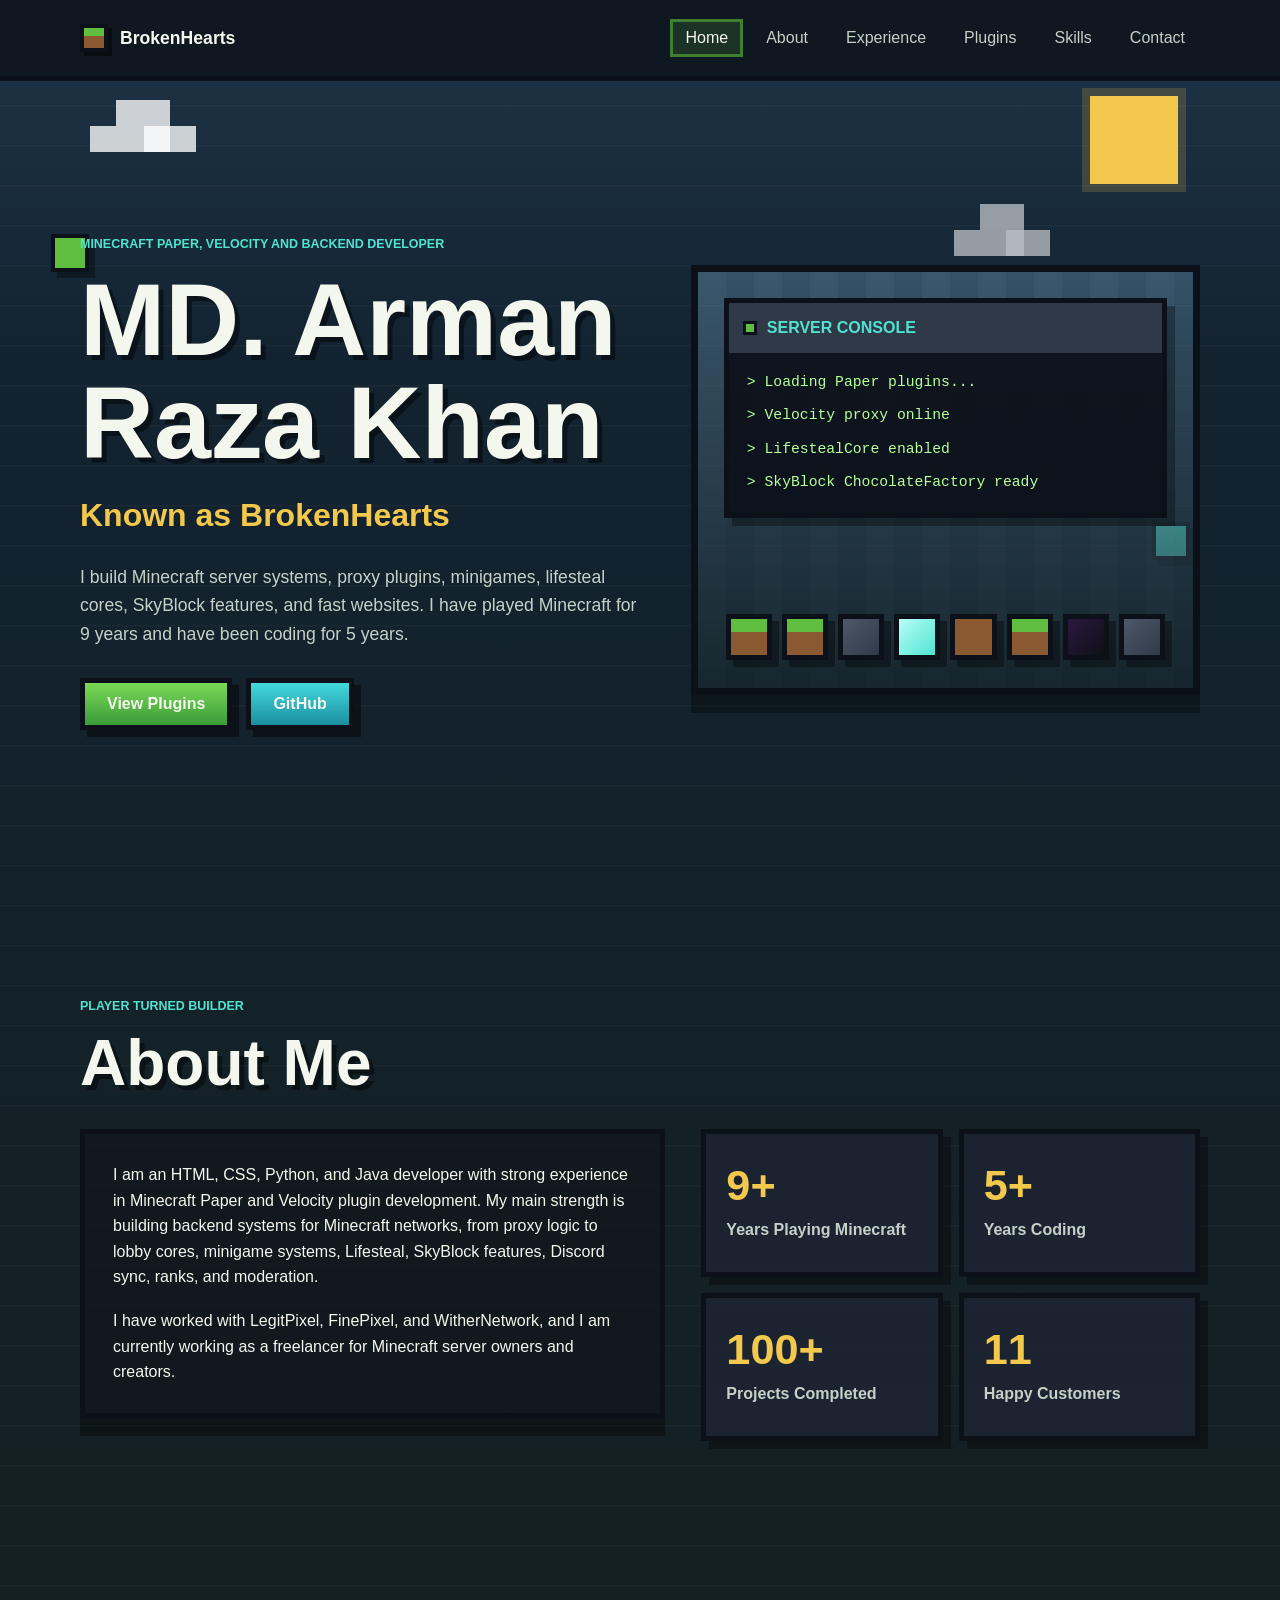
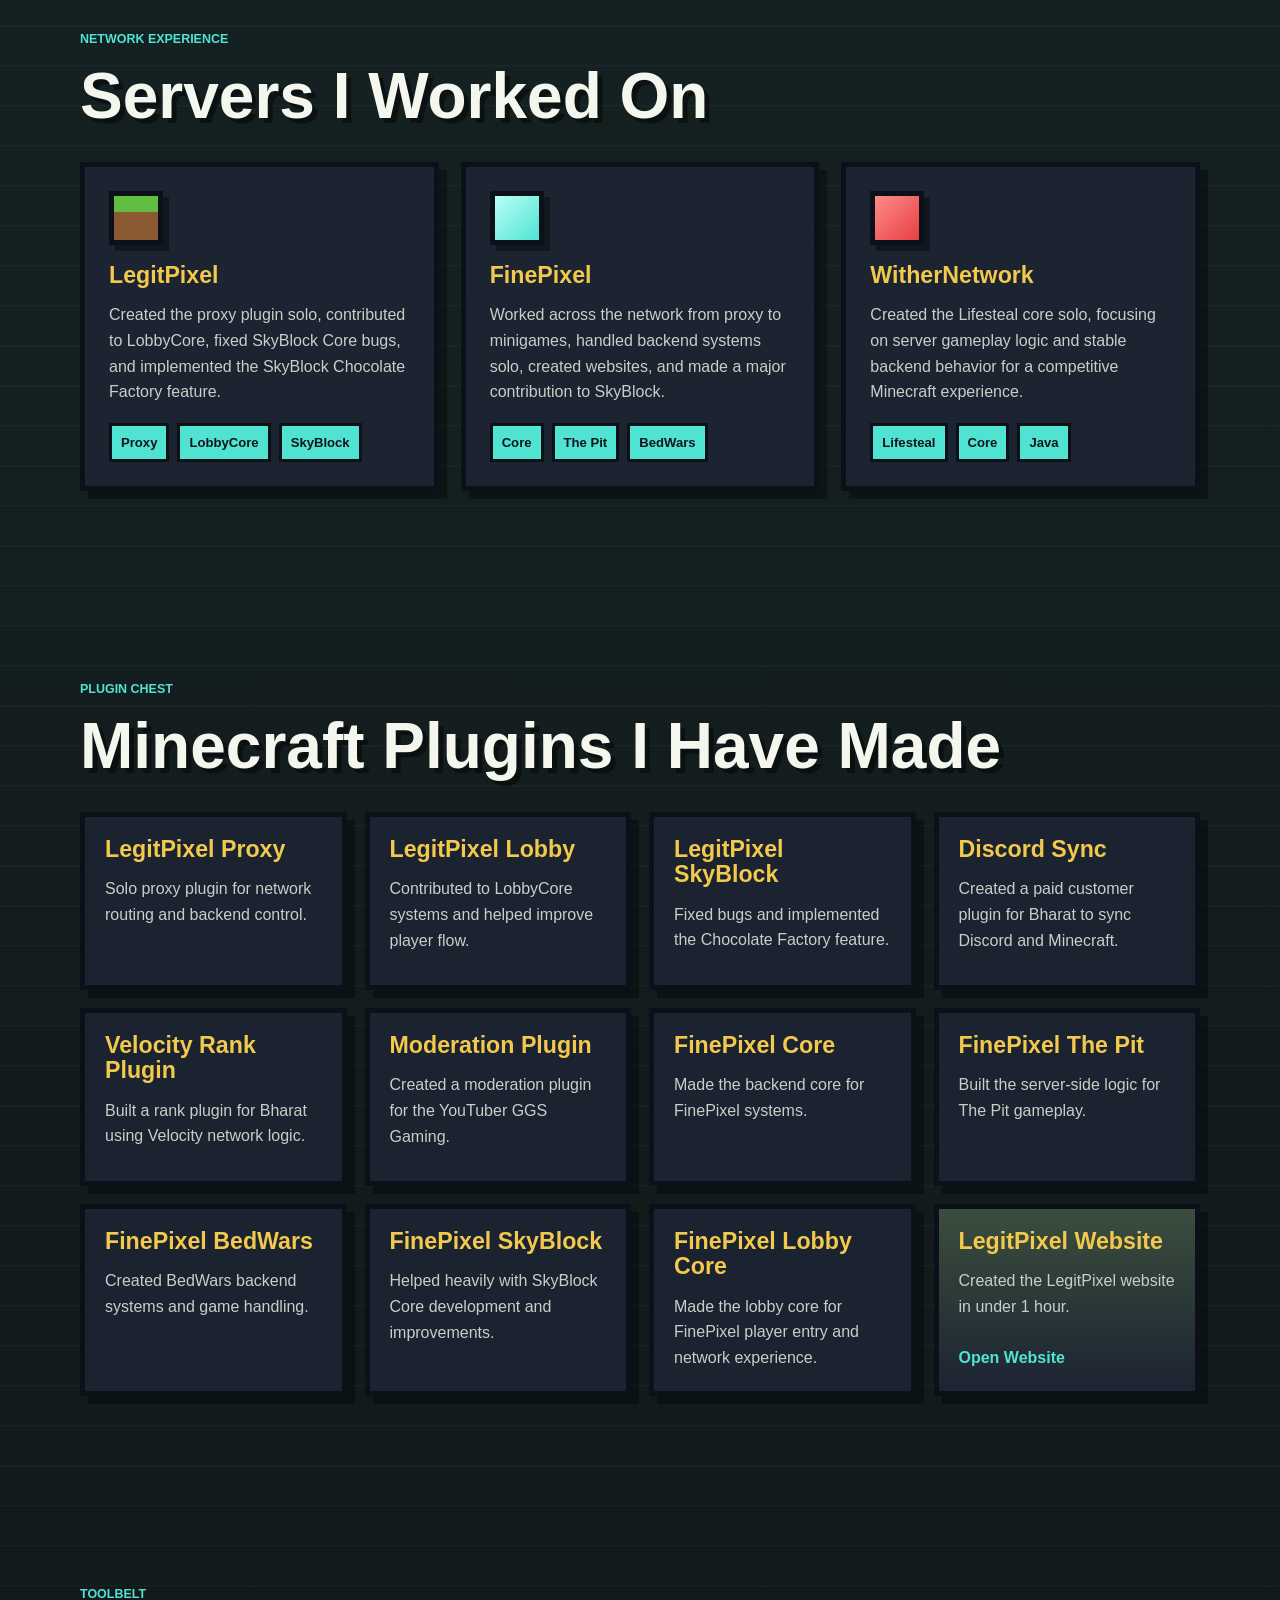
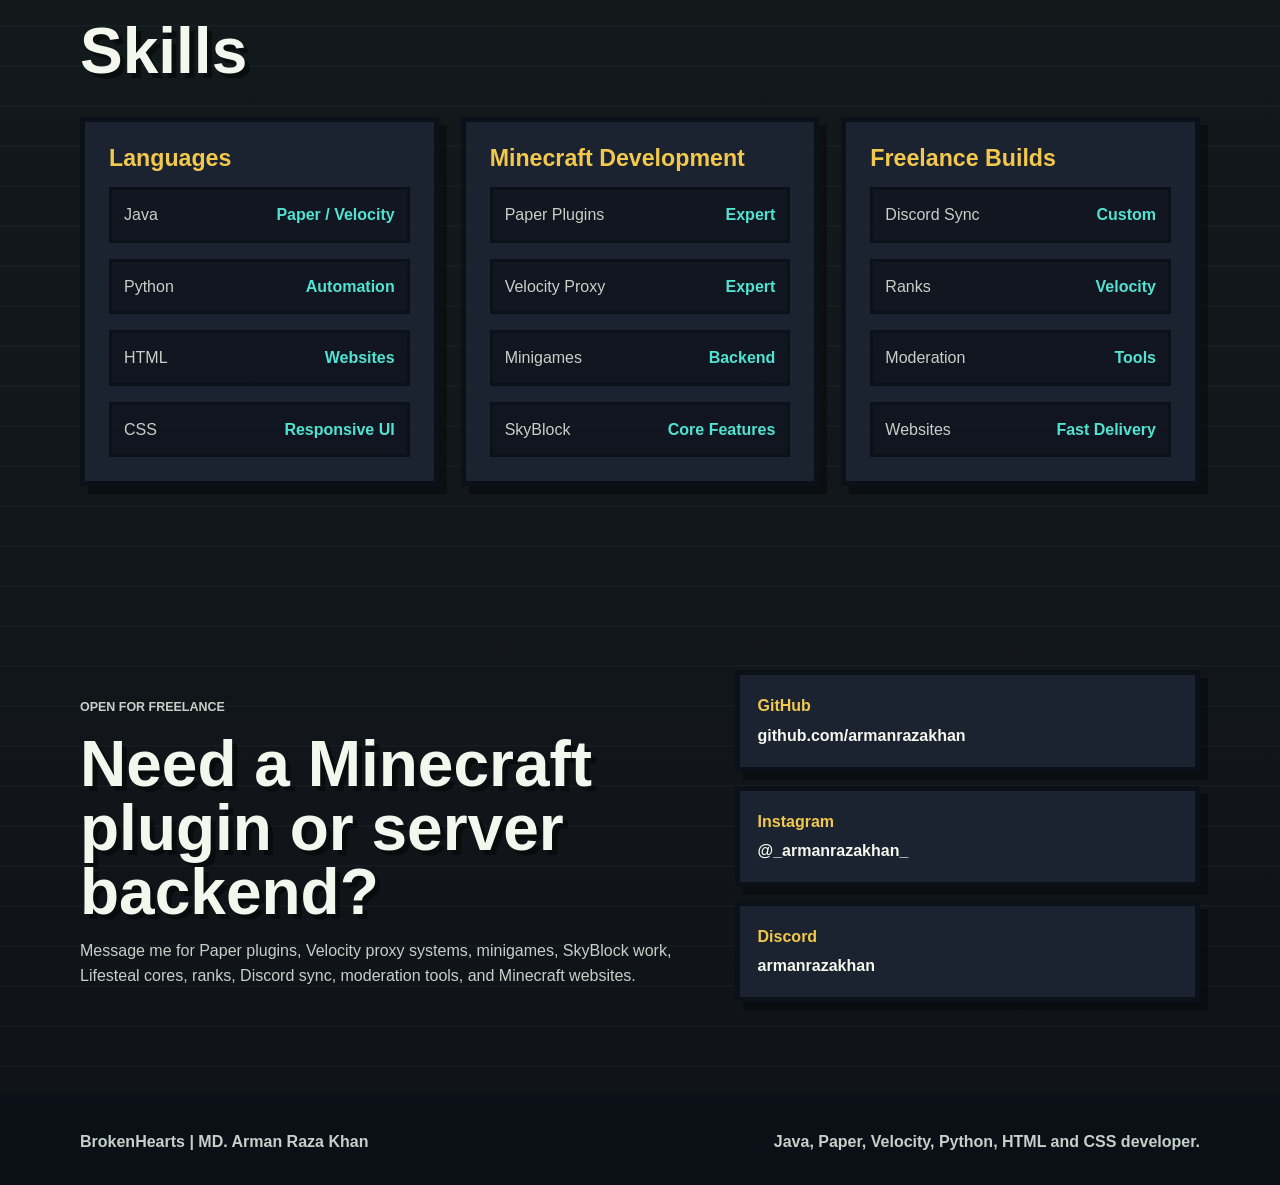
==== index.html @ f08189ba "fixed insta id" ====
<!DOCTYPE html>
<html lang="en">
<head>
    <meta charset="UTF-8">
    <meta name="viewport" content="width=device-width, initial-scale=1.0">
    <meta name="description" content="Minecraft Paper, Velocity, web, Python, and Java developer portfolio for MD. Arman Raza Khan, also known as BrokenHearts.">
    <title>BrokenHearts | Minecraft Developer Portfolio</title>
    <link rel="stylesheet" href="style.css">
</head>
<body>
    <div class="world-bg" aria-hidden="true">
        <div class="sun"></div>
        <div class="cloud cloud-one"></div>
        <div class="cloud cloud-two"></div>
        <div class="floating-block block-a"></div>
        <div class="floating-block block-b"></div>
        <div class="floating-block block-c"></div>
    </div>

    <nav class="navbar">
        <div class="container nav-inner">
            <a class="logo" href="#home" aria-label="BrokenHearts home">
                <span class="logo-cube"></span>
                <span>BrokenHearts</span>
            </a>
            <button class="menu-toggle" type="button" aria-label="Toggle navigation" aria-expanded="false">
                <span></span>
                <span></span>
                <span></span>
            </button>
            <ul class="nav-links">
                <li><a href="#home" class="nav-link-item">Home</a></li>
                <li><a href="#about" class="nav-link-item">About</a></li>
                <li><a href="#experience" class="nav-link-item">Experience</a></li>
                <li><a href="#plugins" class="nav-link-item">Plugins</a></li>
                <li><a href="#skills" class="nav-link-item">Skills</a></li>
                <li><a href="#contact" class="nav-link-item">Contact</a></li>
            </ul>
        </div>
    </nav>

    <main>
        <section id="home" class="hero">
            <div class="container hero-grid">
                <div class="hero-copy">
                    <p class="eyebrow">Minecraft Paper, Velocity and backend developer</p>
                    <h1>MD. Arman Raza Khan</h1>
                    <p class="hero-tag">Known as <strong>BrokenHearts</strong></p>
                    <p class="hero-subtitle">
                        I build Minecraft server systems, proxy plugins, minigames, lifesteal cores,
                        SkyBlock features, and fast websites. I have played Minecraft for 9 years
                        and have been coding for 5 years.
                    </p>
                    <div class="hero-actions">
                        <a href="#plugins" class="btn btn-primary">View Plugins</a>
                        <a href="https://github.com/armanrazakhan/" class="btn btn-secondary" target="_blank" rel="noreferrer">GitHub</a>
                    </div>
                </div>

                <div class="hero-scene" aria-label="Minecraft style server build illustration">
                    <div class="scene-window">
                        <div class="server-panel">
                            <div class="panel-top">
                                <span class="status-dot"></span>
                                <span>SERVER CONSOLE</span>
                            </div>
                            <div class="console-lines">
                                <p>&gt; Loading Paper plugins...</p>
                                <p>&gt; Velocity proxy online</p>
                                <p>&gt; LifestealCore enabled</p>
                                <p>&gt; SkyBlock ChocolateFactory ready</p>
                            </div>
                        </div>
                        <div class="terrain">
                            <span class="cube grass"></span>
                            <span class="cube grass"></span>
                            <span class="cube stone"></span>
                            <span class="cube diamond"></span>
                            <span class="cube dirt"></span>
                            <span class="cube grass"></span>
                            <span class="cube obsidian"></span>
                            <span class="cube stone"></span>
                        </div>
                    </div>
                </div>
            </div>
        </section>

        <section id="about" class="section about">
            <div class="container">
                <div class="section-header">
                    <p class="eyebrow">Player turned builder</p>
                    <h2>About Me</h2>
                </div>
                <div class="about-layout">
                    <div class="about-text">
                        <p>
                            I am an HTML, CSS, Python, and Java developer with strong experience in
                            Minecraft Paper and Velocity plugin development. My main strength is building
                            backend systems for Minecraft networks, from proxy logic to lobby cores,
                            minigame systems, Lifesteal, SkyBlock features, Discord sync, ranks, and moderation.
                        </p>
                        <p>
                            I have worked with LegitPixel, FinePixel, and WitherNetwork, and I am currently
                            working as a freelancer for Minecraft server owners and creators.
                        </p>
                    </div>
                    <div class="stats-grid">
                        <div class="stat-card">
                            <span class="stat-number">9+</span>
                            <span class="stat-label">Years Playing Minecraft</span>
                        </div>
                        <div class="stat-card">
                            <span class="stat-number">5+</span>
                            <span class="stat-label">Years Coding</span>
                        </div>
                        <div class="stat-card">
                            <span class="stat-number">100+</span>
                            <span class="stat-label">Projects Completed</span>
                        </div>
                        <div class="stat-card">
                            <span class="stat-number">11</span>
                            <span class="stat-label">Happy Customers</span>
                        </div>
                    </div>
                </div>
            </div>
        </section>

        <section id="experience" class="section experience">
            <div class="container">
                <div class="section-header">
                    <p class="eyebrow">Network experience</p>
                    <h2>Servers I Worked On</h2>
                </div>
                <div class="experience-grid">
                    <article class="server-card">
                        <div class="server-icon grass-block"></div>
                        <h3>LegitPixel</h3>
                        <p>
                            Created the proxy plugin solo, contributed to LobbyCore, fixed SkyBlock Core bugs,
                            and implemented the SkyBlock Chocolate Factory feature.
                        </p>
                        <div class="tag-list">
                            <span>Proxy</span>
                            <span>LobbyCore</span>
                            <span>SkyBlock</span>
                        </div>
                    </article>
                    <article class="server-card">
                        <div class="server-icon diamond-block"></div>
                        <h3>FinePixel</h3>
                        <p>
                            Worked across the network from proxy to minigames, handled backend systems solo,
                            created websites, and made a major contribution to SkyBlock.
                        </p>
                        <div class="tag-list">
                            <span>Core</span>
                            <span>The Pit</span>
                            <span>BedWars</span>
                        </div>
                    </article>
                    <article class="server-card">
                        <div class="server-icon redstone-block"></div>
                        <h3>WitherNetwork</h3>
                        <p>
                            Created the Lifesteal core solo, focusing on server gameplay logic and stable
                            backend behavior for a competitive Minecraft experience.
                        </p>
                        <div class="tag-list">
                            <span>Lifesteal</span>
                            <span>Core</span>
                            <span>Java</span>
                        </div>
                    </article>
                </div>
            </div>
        </section>

        <section id="plugins" class="section plugins">
            <div class="container">
                <div class="section-header">
                    <p class="eyebrow">Plugin chest</p>
                    <h2>Minecraft Plugins I Have Made</h2>
                </div>
                <div class="plugin-grid">
                    <article class="plugin-card">
                        <h3>LegitPixel Proxy</h3>
                        <p>Solo proxy plugin for network routing and backend control.</p>
                    </article>
                    <article class="plugin-card">
                        <h3>LegitPixel Lobby</h3>
                        <p>Contributed to LobbyCore systems and helped improve player flow.</p>
                    </article>
                    <article class="plugin-card">
                        <h3>LegitPixel SkyBlock</h3>
                        <p>Fixed bugs and implemented the Chocolate Factory feature.</p>
                    </article>
                    <article class="plugin-card">
                        <h3>Discord Sync</h3>
                        <p>Created a paid customer plugin for Bharat to sync Discord and Minecraft.</p>
                    </article>
                    <article class="plugin-card">
                        <h3>Velocity Rank Plugin</h3>
                        <p>Built a rank plugin for Bharat using Velocity network logic.</p>
                    </article>
                    <article class="plugin-card">
                        <h3>Moderation Plugin</h3>
                        <p>Created a moderation plugin for the YouTuber GGS Gaming.</p>
                    </article>
                    <article class="plugin-card">
                        <h3>FinePixel Core</h3>
                        <p>Made the backend core for FinePixel systems.</p>
                    </article>
                    <article class="plugin-card">
                        <h3>FinePixel The Pit</h3>
                        <p>Built the server-side logic for The Pit gameplay.</p>
                    </article>
                    <article class="plugin-card">
                        <h3>FinePixel BedWars</h3>
                        <p>Created BedWars backend systems and game handling.</p>
                    </article>
                    <article class="plugin-card">
                        <h3>FinePixel SkyBlock</h3>
                        <p>Helped heavily with SkyBlock Core development and improvements.</p>
                    </article>
                    <article class="plugin-card">
                        <h3>FinePixel Lobby Core</h3>
                        <p>Made the lobby core for FinePixel player entry and network experience.</p>
                    </article>
                    <article class="plugin-card featured-plugin">
                        <h3>LegitPixel Website</h3>
                        <p>Created the LegitPixel website in under 1 hour.</p>
                        <a href="https://armanrazakhan.github.io/" target="_blank" rel="noreferrer">Open Website</a>
                    </article>
                </div>
            </div>
        </section>

        <section id="skills" class="section skills">
            <div class="container">
                <div class="section-header">
                    <p class="eyebrow">Toolbelt</p>
                    <h2>Skills</h2>
                </div>
                <div class="skills-grid">
                    <article class="skill-category">
                        <h3>Languages</h3>
                        <div class="skill-row"><span>Java</span><strong>Paper / Velocity</strong></div>
                        <div class="skill-row"><span>Python</span><strong>Automation</strong></div>
                        <div class="skill-row"><span>HTML</span><strong>Websites</strong></div>
                        <div class="skill-row"><span>CSS</span><strong>Responsive UI</strong></div>
                    </article>
                    <article class="skill-category">
                        <h3>Minecraft Development</h3>
                        <div class="skill-row"><span>Paper Plugins</span><strong>Expert</strong></div>
                        <div class="skill-row"><span>Velocity Proxy</span><strong>Expert</strong></div>
                        <div class="skill-row"><span>Minigames</span><strong>Backend</strong></div>
                        <div class="skill-row"><span>SkyBlock</span><strong>Core Features</strong></div>
                    </article>
                    <article class="skill-category">
                        <h3>Freelance Builds</h3>
                        <div class="skill-row"><span>Discord Sync</span><strong>Custom</strong></div>
                        <div class="skill-row"><span>Ranks</span><strong>Velocity</strong></div>
                        <div class="skill-row"><span>Moderation</span><strong>Tools</strong></div>
                        <div class="skill-row"><span>Websites</span><strong>Fast Delivery</strong></div>
                    </article>
                </div>
            </div>
        </section>

        <section id="contact" class="section contact">
            <div class="container contact-grid">
                <div>
                    <p class="eyebrow">Open for freelance</p>
                    <h2>Need a Minecraft plugin or server backend?</h2>
                    <p>
                        Message me for Paper plugins, Velocity proxy systems, minigames, SkyBlock work,
                        Lifesteal cores, ranks, Discord sync, moderation tools, and Minecraft websites.
                    </p>
                </div>
                <div class="contact-links">
                    <a class="contact-card" href="https://github.com/armanrazakhan/" target="_blank" rel="noreferrer">
                        <span>GitHub</span>
                        <strong>github.com/armanrazakhan</strong>
                    </a>
                    <a class="contact-card" href="https://www.instagram.com/_armanrazakhan_/" target="_blank" rel="noreferrer">
                        <span>Instagram</span>
                        <strong>@_armanrazakhan_</strong>
                    </a>
                    <button class="contact-card copy-discord" type="button" data-copy="armanrazakhan">
                        <span>Discord</span>
                        <strong>armanrazakhan</strong>
                    </button>
                </div>
            </div>
        </section>
    </main>

    <footer class="footer">
        <div class="container footer-inner">
            <p>BrokenHearts | MD. Arman Raza Khan</p>
            <p>Java, Paper, Velocity, Python, HTML and CSS developer.</p>
        </div>
    </footer>

    <script src="script.js"></script>
</body>
</html>
---- style.css ----
:root {
    --sky: #8fd3ff;
    --night: #121826;
    --cave: #1d2433;
    --stone: #303947;
    --stone-light: #4d5969;
    --grass: #5fbd3f;
    --grass-dark: #2c7a32;
    --dirt: #8b5a33;
    --dirt-dark: #5b3720;
    --diamond: #50e3d2;
    --gold: #f2c94c;
    --redstone: #e54040;
    --text: #f4f7ee;
    --muted: #c5d1c8;
    --ink: #11151d;
    --border: #0c1018;
    --shadow: 0 18px 0 rgba(0, 0, 0, 0.35);
    --transition: 180ms ease;
}

* {
    box-sizing: border-box;
    margin: 0;
    padding: 0;
}

html {
    scroll-behavior: smooth;
    scroll-padding-top: 86px;
}

body {
    min-height: 100vh;
    color: var(--text);
    background:
        linear-gradient(180deg, rgba(143, 211, 255, 0.1), transparent 360px),
        repeating-linear-gradient(0deg, transparent 0 38px, rgba(255, 255, 255, 0.03) 39px 40px),
        linear-gradient(180deg, #122334 0%, #14201f 42%, #101318 100%);
    font-family: "Trebuchet MS", "Segoe UI", Arial, sans-serif;
    line-height: 1.6;
    overflow-x: hidden;
}

a {
    color: inherit;
}

.container {
    width: min(1120px, calc(100% - 32px));
    margin: 0 auto;
}

.world-bg {
    position: fixed;
    inset: 0;
    z-index: -2;
    pointer-events: none;
    overflow: hidden;
}

.sun,
.cloud,
.floating-block {
    position: absolute;
    image-rendering: pixelated;
}

.sun {
    top: 96px;
    right: 8%;
    width: 88px;
    height: 88px;
    background: var(--gold);
    box-shadow: 0 0 0 8px rgba(242, 201, 76, 0.18);
}

.cloud {
    height: 26px;
    background: rgba(255, 255, 255, 0.78);
    box-shadow:
        26px 0 rgba(255, 255, 255, 0.78),
        52px 0 rgba(255, 255, 255, 0.78),
        26px -26px rgba(255, 255, 255, 0.78);
}

.cloud-one {
    top: 126px;
    left: 7%;
    width: 54px;
    animation: drift 24s linear infinite;
}

.cloud-two {
    top: 230px;
    right: 22%;
    width: 44px;
    opacity: 0.7;
    animation: drift 30s linear infinite reverse;
}

.floating-block {
    width: 38px;
    height: 38px;
    background: var(--stone);
    border: 4px solid var(--border);
    box-shadow: 6px 6px 0 rgba(0, 0, 0, 0.32);
    animation: bob 4s ease-in-out infinite;
}

.block-a { top: 26%; left: 4%; background: var(--grass); }
.block-b { top: 58%; right: 7%; background: var(--diamond); animation-delay: 1s; }
.block-c { top: 76%; left: 14%; background: var(--dirt); animation-delay: 2s; }

@keyframes bob {
    50% { transform: translateY(-16px); }
}

@keyframes drift {
    50% { transform: translateX(58px); }
}

.navbar {
    position: fixed;
    inset: 0 0 auto;
    z-index: 100;
    background: rgba(14, 20, 28, 0.88);
    border-bottom: 5px solid var(--border);
    backdrop-filter: blur(10px);
}

.nav-inner {
    min-height: 76px;
    display: flex;
    align-items: center;
    justify-content: space-between;
    gap: 24px;
}

.logo {
    display: inline-flex;
    align-items: center;
    gap: 12px;
    text-decoration: none;
    font-size: 1.1rem;
    font-weight: 900;
    letter-spacing: 0;
}

.logo-cube {
    width: 28px;
    height: 28px;
    background:
        linear-gradient(180deg, var(--grass) 0 38%, var(--dirt) 38%);
    border: 4px solid var(--border);
    box-shadow: 4px 4px 0 rgba(0, 0, 0, 0.45);
}

.nav-links {
    display: flex;
    align-items: center;
    gap: 8px;
    list-style: none;
}

.nav-link-item {
    display: inline-flex;
    min-height: 38px;
    align-items: center;
    padding: 0 12px;
    color: var(--muted);
    text-decoration: none;
    border: 3px solid transparent;
    transition: var(--transition);
}

.nav-link-item:hover,
.nav-link-item.active {
    color: var(--text);
    background: rgba(95, 189, 63, 0.16);
    border-color: rgba(95, 189, 63, 0.55);
}

.menu-toggle {
    display: none;
    width: 46px;
    height: 42px;
    place-items: center;
    gap: 5px;
    padding: 7px;
    background: var(--stone);
    border: 4px solid var(--border);
    cursor: pointer;
}

.menu-toggle span {
    display: block;
    width: 24px;
    height: 4px;
    background: var(--text);
}

.hero {
    min-height: 100vh;
    display: flex;
    align-items: center;
    padding: 130px 0 70px;
}

.hero-grid {
    display: grid;
    grid-template-columns: minmax(0, 1.05fr) minmax(320px, 0.95fr);
    gap: 48px;
    align-items: center;
}

.eyebrow {
    display: inline-block;
    margin-bottom: 14px;
    color: var(--diamond);
    font-weight: 900;
    text-transform: uppercase;
    font-size: 0.78rem;
}

.hero h1,
.section-header h2,
.contact h2 {
    line-height: 1;
    letter-spacing: 0;
    text-shadow: 5px 5px 0 rgba(0, 0, 0, 0.45);
}

.hero h1 {
    max-width: 760px;
    font-size: clamp(3rem, 8vw, 6.6rem);
}

.hero-tag {
    margin: 16px 0 0;
    font-size: clamp(1.2rem, 3vw, 2rem);
    color: var(--gold);
    font-weight: 900;
}

.hero-subtitle {
    max-width: 680px;
    margin: 22px 0 0;
    color: var(--muted);
    font-size: 1.1rem;
}

.hero-actions {
    display: flex;
    flex-wrap: wrap;
    gap: 14px;
    margin-top: 30px;
}

.btn {
    display: inline-flex;
    min-height: 52px;
    align-items: center;
    justify-content: center;
    padding: 0 22px;
    color: var(--text);
    font-weight: 900;
    text-decoration: none;
    border: 5px solid var(--border);
    box-shadow: 7px 7px 0 rgba(0, 0, 0, 0.42);
    transition: var(--transition);
}

.btn:hover {
    transform: translate(3px, 3px);
    box-shadow: 4px 4px 0 rgba(0, 0, 0, 0.42);
}

.btn-primary {
    background: linear-gradient(180deg, #7bd957, #3a9b39);
}

.btn-secondary {
    background: linear-gradient(180deg, #42d9dc, #1b8ea0);
}

.scene-window {
    min-height: 430px;
    padding: 26px;
    background:
        linear-gradient(180deg, rgba(143, 211, 255, 0.25), rgba(23, 38, 45, 0.82)),
        repeating-linear-gradient(90deg, rgba(255, 255, 255, 0.04) 0 28px, transparent 28px 56px);
    border: 7px solid var(--border);
    box-shadow: var(--shadow);
    position: relative;
}

.server-panel {
    position: relative;
    z-index: 2;
    background: rgba(12, 16, 24, 0.9);
    border: 5px solid var(--border);
    box-shadow: 8px 8px 0 rgba(0, 0, 0, 0.35);
    overflow: hidden;
}

.panel-top {
    display: flex;
    align-items: center;
    gap: 10px;
    padding: 12px 14px;
    background: var(--stone);
    color: var(--diamond);
    font-weight: 900;
}

.status-dot {
    width: 14px;
    height: 14px;
    background: var(--grass);
    border: 3px solid var(--border);
}

.console-lines {
    padding: 18px;
    color: #b7ff9a;
    font-family: Consolas, "Courier New", monospace;
    font-size: 0.92rem;
}

.console-lines p + p {
    margin-top: 10px;
}

.terrain {
    position: absolute;
    left: 28px;
    right: 28px;
    bottom: 28px;
    display: grid;
    grid-template-columns: repeat(8, minmax(32px, 1fr));
    gap: 10px;
    z-index: 1;
}

.cube {
    display: block;
    aspect-ratio: 1;
    border: 5px solid var(--border);
    box-shadow: 7px 7px 0 rgba(0, 0, 0, 0.36);
}

.grass { background: linear-gradient(180deg, var(--grass) 0 36%, var(--dirt) 36%); }
.stone { background: linear-gradient(135deg, var(--stone-light), var(--stone)); }
.diamond { background: linear-gradient(135deg, #b8fff7, var(--diamond)); }
.dirt { background: var(--dirt); }
.obsidian { background: linear-gradient(135deg, #2b183d, #0e1018); }

.section {
    padding: 92px 0;
}

.section-header {
    margin-bottom: 34px;
}

.section-header h2,
.contact h2 {
    font-size: clamp(2.3rem, 5vw, 4.2rem);
}

.about-layout {
    display: grid;
    grid-template-columns: 1.08fr 0.92fr;
    gap: 36px;
    align-items: start;
}

.about-text {
    padding: 28px;
    background: rgba(17, 21, 29, 0.72);
    border: 5px solid var(--border);
    box-shadow: var(--shadow);
}

.about-text p + p {
    margin-top: 18px;
}

.stats-grid {
    display: grid;
    grid-template-columns: repeat(2, minmax(0, 1fr));
    gap: 16px;
}

.stat-card,
.server-card,
.plugin-card,
.skill-category,
.contact-card {
    background: rgba(29, 36, 51, 0.9);
    border: 5px solid var(--border);
    box-shadow: 8px 8px 0 rgba(0, 0, 0, 0.35);
}

.stat-card {
    min-height: 148px;
    padding: 20px;
    display: flex;
    flex-direction: column;
    justify-content: center;
}

.stat-number {
    color: var(--gold);
    font-size: 2.7rem;
    line-height: 1;
    font-weight: 900;
}

.stat-label {
    margin-top: 10px;
    color: var(--muted);
    font-weight: 800;
}

.experience-grid,
.skills-grid {
    display: grid;
    grid-template-columns: repeat(3, minmax(0, 1fr));
    gap: 22px;
}

.server-card,
.skill-category {
    padding: 24px;
}

.server-card h3,
.plugin-card h3,
.skill-category h3 {
    color: var(--gold);
    font-size: 1.45rem;
    line-height: 1.1;
}

.server-card p,
.plugin-card p,
.contact p {
    margin-top: 14px;
    color: var(--muted);
}

.server-icon {
    width: 54px;
    height: 54px;
    margin-bottom: 18px;
    border: 5px solid var(--border);
    box-shadow: 6px 6px 0 rgba(0, 0, 0, 0.36);
}

.grass-block { background: linear-gradient(180deg, var(--grass) 0 36%, var(--dirt) 36%); }
.diamond-block { background: linear-gradient(135deg, #b8fff7, var(--diamond)); }
.redstone-block { background: linear-gradient(135deg, #ff8b8b, var(--redstone)); }

.tag-list {
    display: flex;
    flex-wrap: wrap;
    gap: 8px;
    margin-top: 18px;
}

.tag-list span {
    padding: 6px 9px;
    color: var(--ink);
    background: var(--diamond);
    border: 3px solid var(--border);
    font-size: 0.82rem;
    font-weight: 900;
}

.plugin-grid {
    display: grid;
    grid-template-columns: repeat(4, minmax(0, 1fr));
    gap: 18px;
}

.plugin-card {
    min-height: 178px;
    padding: 20px;
    display: flex;
    flex-direction: column;
    transition: var(--transition);
}

.plugin-card:hover,
.server-card:hover,
.skill-category:hover,
.contact-card:hover {
    transform: translate(4px, 4px);
    box-shadow: 4px 4px 0 rgba(0, 0, 0, 0.35);
}

.plugin-card a {
    width: fit-content;
    margin-top: auto;
    color: var(--diamond);
    font-weight: 900;
    text-decoration: none;
}

.featured-plugin {
    background: linear-gradient(180deg, rgba(61, 80, 63, 0.96), rgba(29, 36, 51, 0.96));
}

.skill-category {
    min-height: 300px;
}

.skill-row {
    display: flex;
    justify-content: space-between;
    gap: 12px;
    margin-top: 16px;
    padding: 12px;
    background: rgba(12, 16, 24, 0.62);
    border: 3px solid var(--border);
}

.skill-row span {
    color: var(--muted);
}

.skill-row strong {
    color: var(--diamond);
    text-align: right;
}

.contact-grid {
    display: grid;
    grid-template-columns: minmax(0, 1fr) minmax(320px, 0.75fr);
    gap: 34px;
    align-items: center;
}

.contact-links {
    display: grid;
    gap: 14px;
}

.contact-card {
    width: 100%;
    display: flex;
    flex-direction: column;
    gap: 4px;
    padding: 18px;
    color: var(--text);
    text-align: left;
    text-decoration: none;
    cursor: pointer;
}

button.contact-card {
    font: inherit;
}

.contact-card span {
    color: var(--gold);
    font-weight: 900;
}

.contact-card strong {
    overflow-wrap: anywhere;
}

.footer {
    padding: 30px 0;
    background: #0b1017;
    border-top: 5px solid var(--border);
}

.footer-inner {
    display: flex;
    justify-content: space-between;
    gap: 16px;
    color: var(--muted);
    font-weight: 800;
}

.reveal {
    opacity: 0;
    transform: translateY(22px);
    transition: opacity 420ms ease, transform 420ms ease;
}

.reveal.visible {
    opacity: 1;
    transform: translateY(0);
}

@media (max-width: 940px) {
    .hero-grid,
    .about-layout,
    .contact-grid {
        grid-template-columns: 1fr;
    }

    .experience-grid,
    .skills-grid {
        grid-template-columns: 1fr;
    }

    .plugin-grid {
        grid-template-columns: repeat(2, minmax(0, 1fr));
    }

    .scene-window {
        min-height: 400px;
    }
}

@media (max-width: 760px) {
    .menu-toggle {
        display: grid;
    }

    .nav-links {
        position: absolute;
        top: 76px;
        left: 0;
        right: 0;
        display: none;
        flex-direction: column;
        align-items: stretch;
        gap: 0;
        padding: 12px 16px 18px;
        background: rgba(14, 20, 28, 0.97);
        border-bottom: 5px solid var(--border);
    }

    .nav-links.open {
        display: flex;
    }

    .nav-link-item {
        min-height: 46px;
    }

    .hero {
        padding-top: 116px;
    }

    .stats-grid,
    .plugin-grid {
        grid-template-columns: 1fr;
    }

    .footer-inner {
        flex-direction: column;
    }
}

@media (max-width: 520px) {
    .container {
        width: min(100% - 22px, 1120px);
    }

    .hero h1 {
        font-size: 3rem;
    }

    .scene-window {
        min-height: 360px;
        padding: 18px;
    }

    .terrain {
        left: 18px;
        right: 18px;
        bottom: 18px;
        grid-template-columns: repeat(4, 1fr);
        gap: 7px;
    }

    .console-lines {
        font-size: 0.78rem;
    }
}
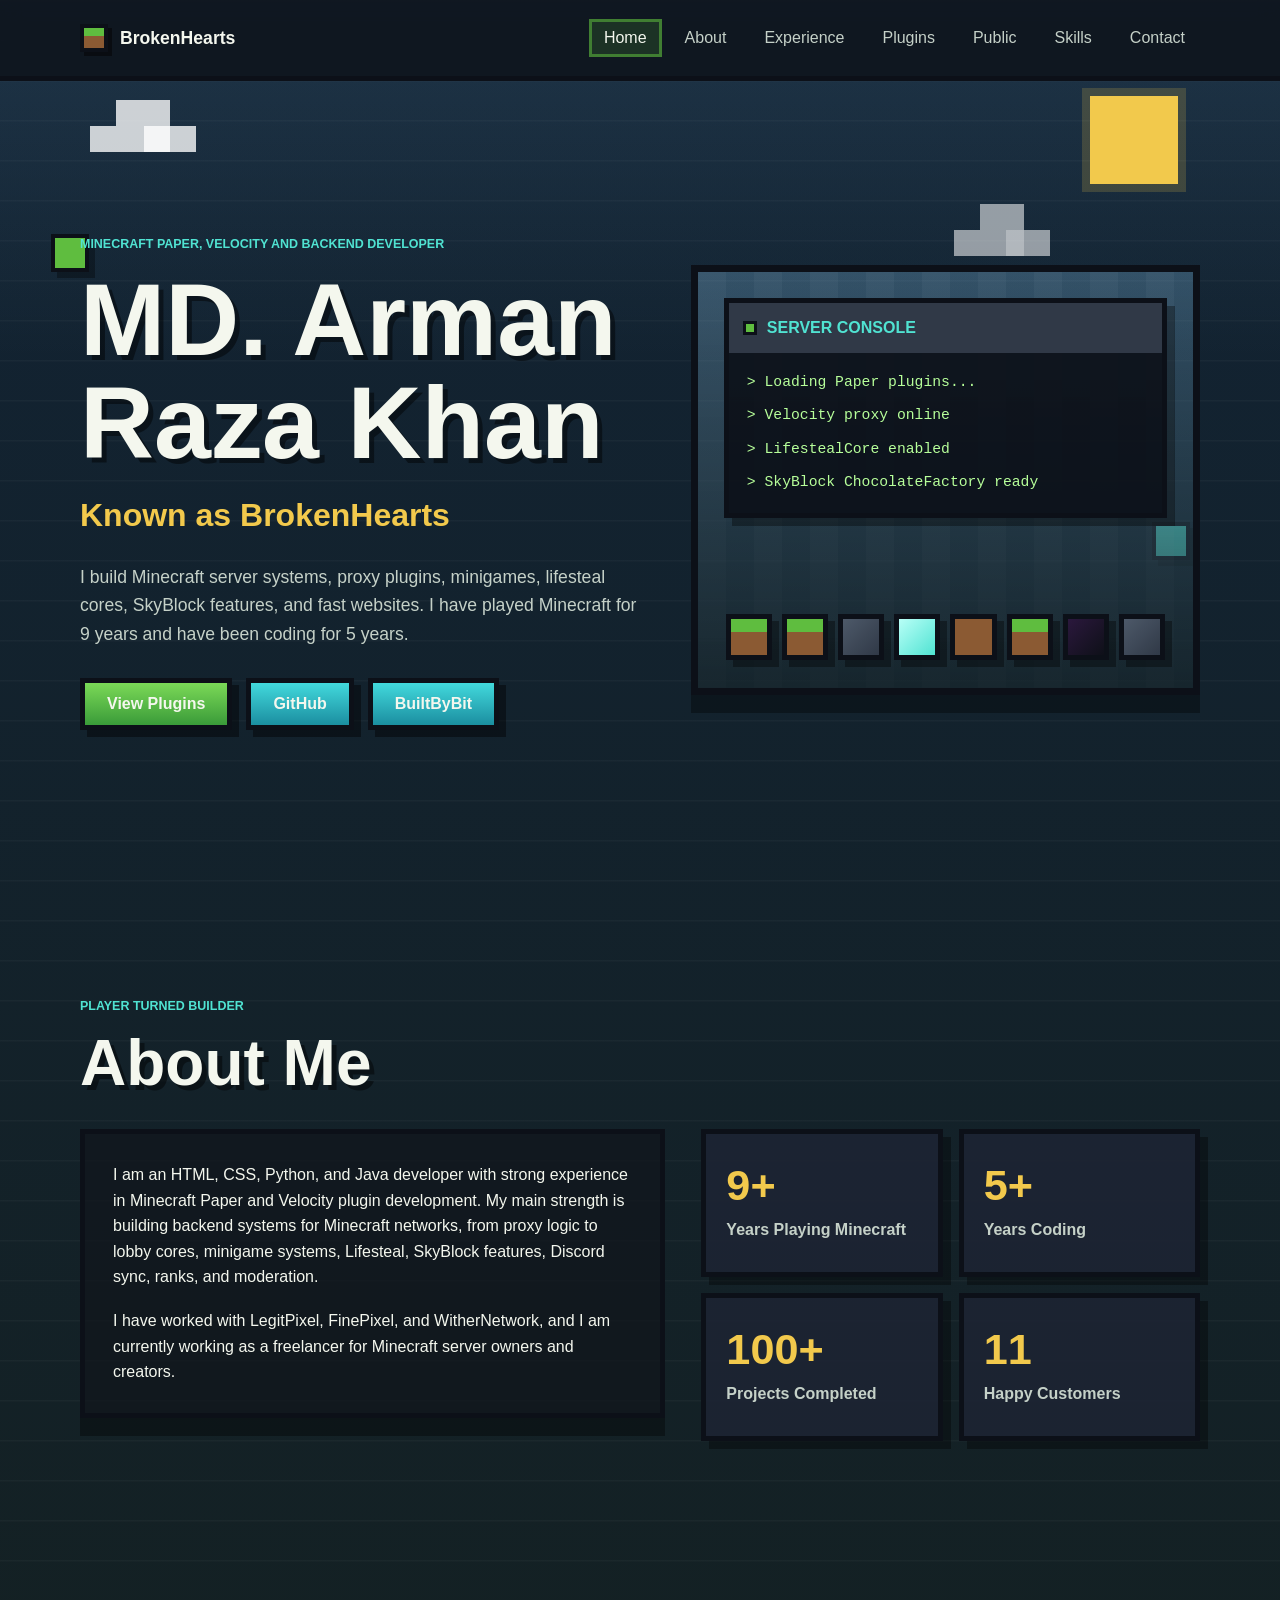
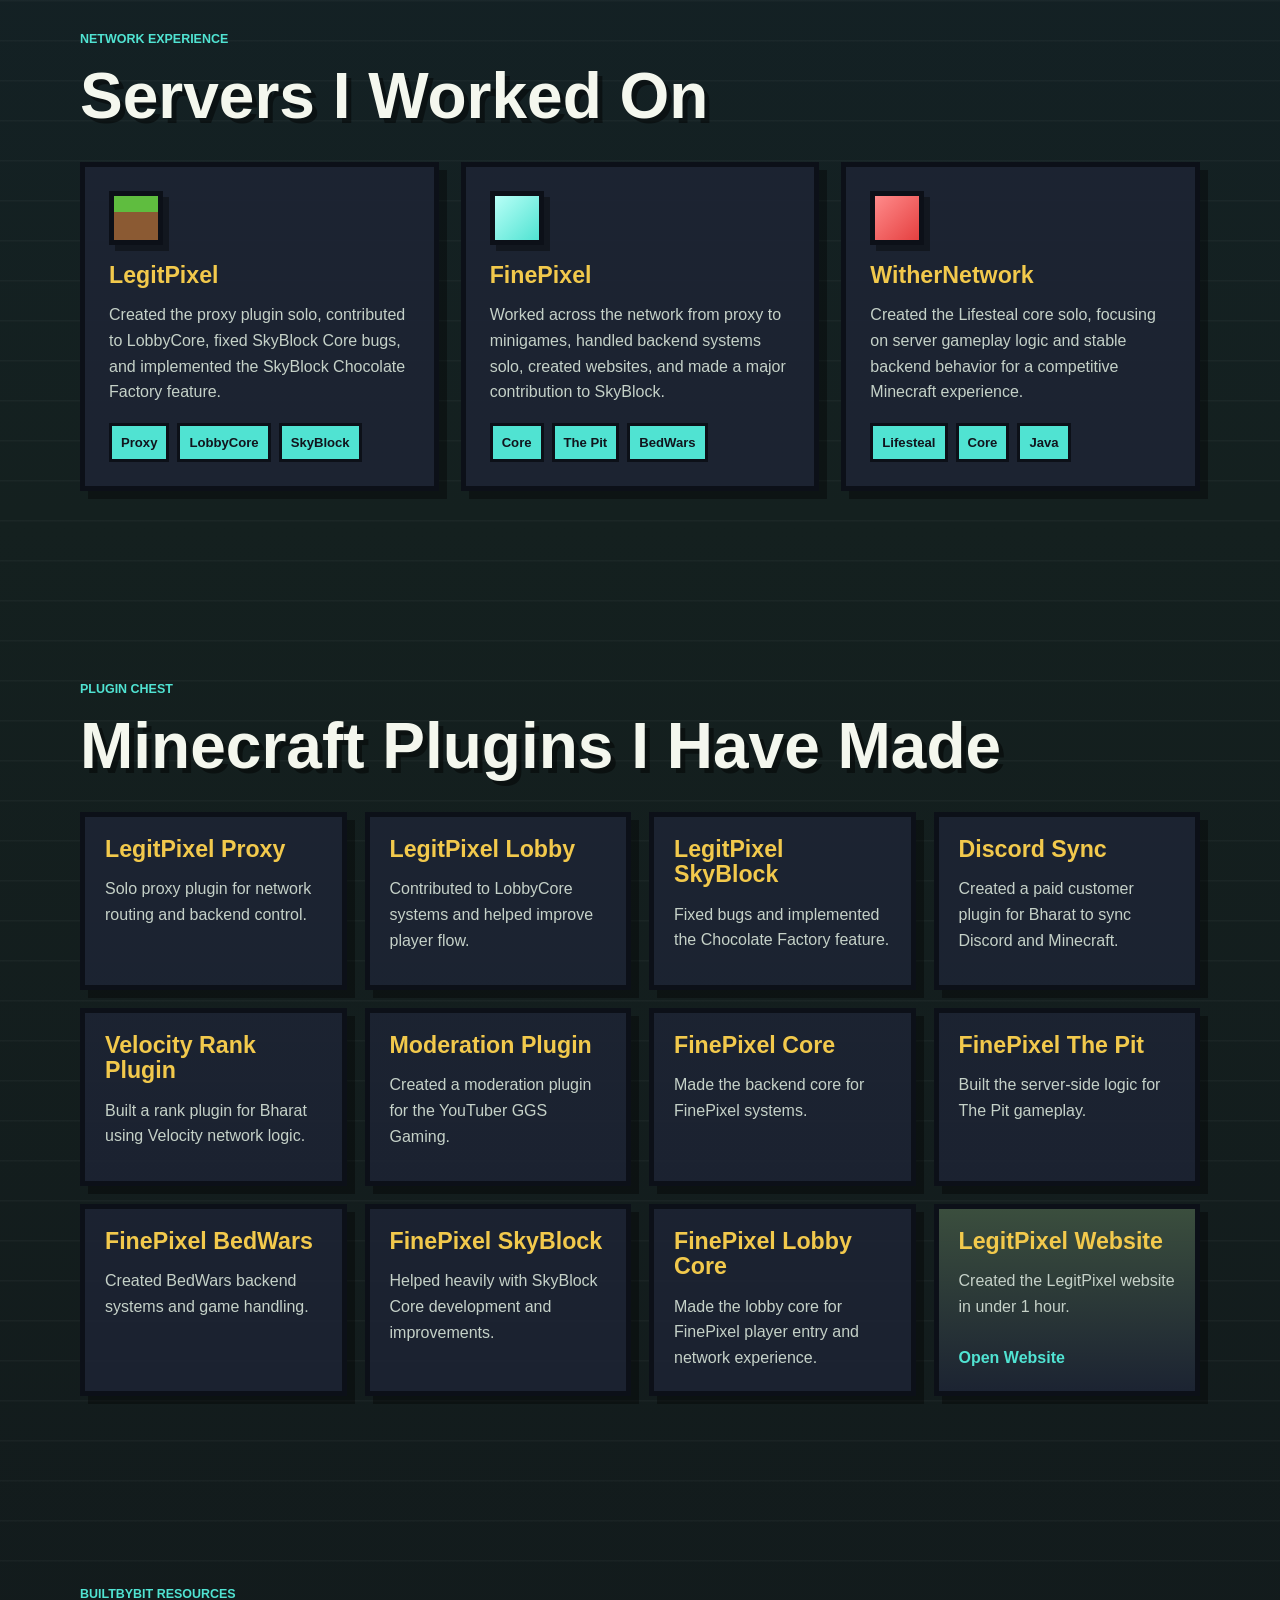
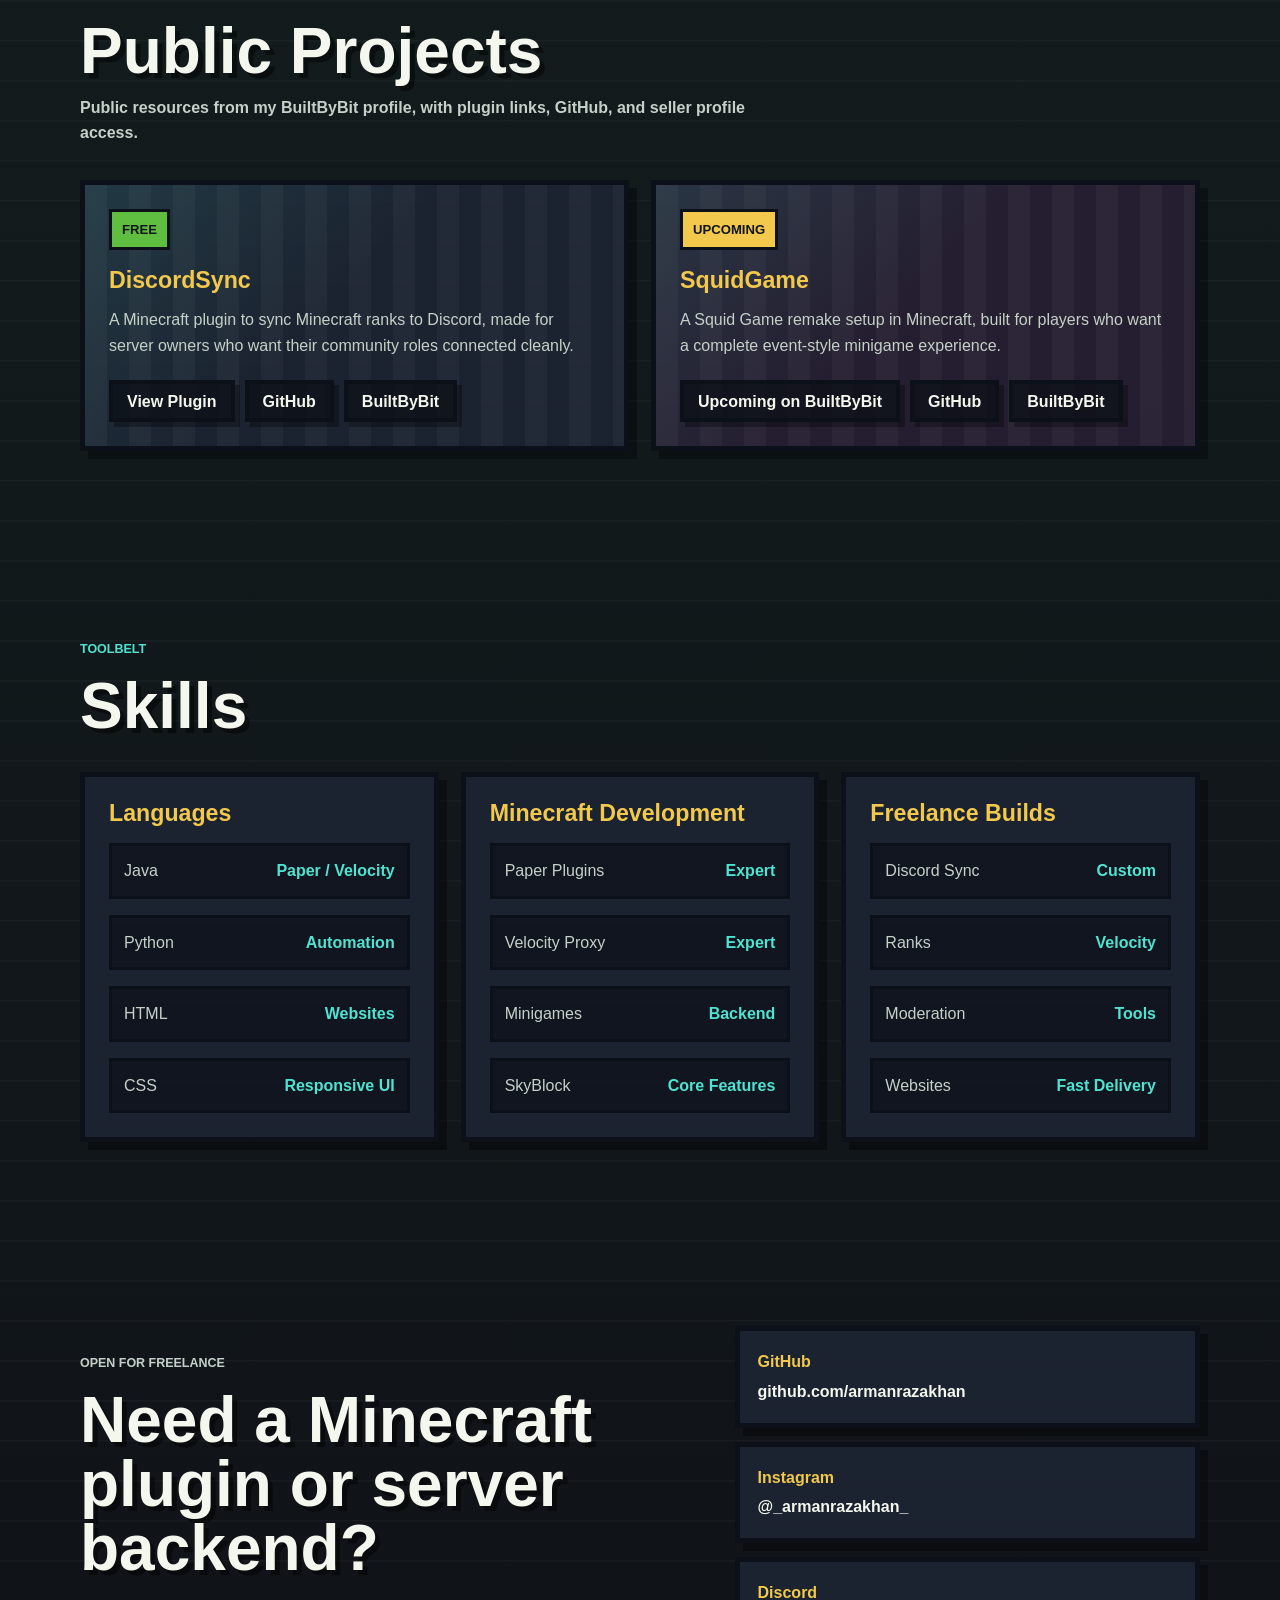
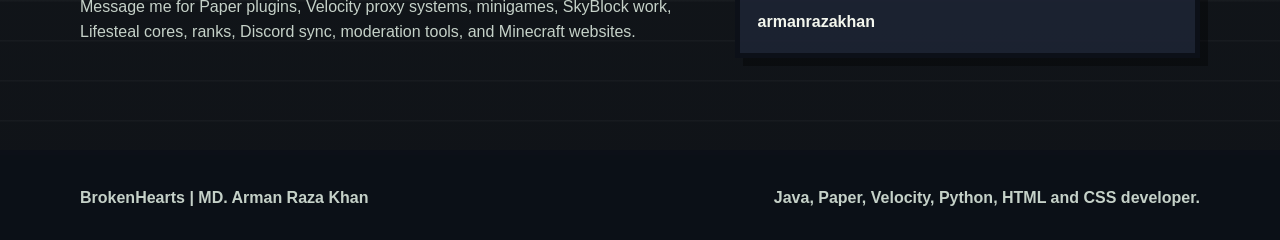
==== commit d332de9d: "added builtbybit" ====
--- a/index.html
+++ b/index.html
@@ -1,4 +1,4 @@
-<!DOCTYPE html>
+﻿<!DOCTYPE html>
 <html lang="en">
 <head>
     <meta charset="UTF-8">
@@ -33,6 +33,7 @@
                 <li><a href="#about" class="nav-link-item">About</a></li>
                 <li><a href="#experience" class="nav-link-item">Experience</a></li>
                 <li><a href="#plugins" class="nav-link-item">Plugins</a></li>
+                <li><a href="#public-projects" class="nav-link-item">Public</a></li>
                 <li><a href="#skills" class="nav-link-item">Skills</a></li>
                 <li><a href="#contact" class="nav-link-item">Contact</a></li>
             </ul>
@@ -54,6 +55,7 @@
                     <div class="hero-actions">
                         <a href="#plugins" class="btn btn-primary">View Plugins</a>
                         <a href="https://github.com/armanrazakhan/" class="btn btn-secondary" target="_blank" rel="noreferrer">GitHub</a>
+                        <a href="https://builtbybit.com/members/brokenhearts696.789879/" class="btn btn-secondary" target="_blank" rel="noreferrer">BuiltByBit</a>
                     </div>
                 </div>
 
@@ -237,6 +239,45 @@
             </div>
         </section>
 
+        <section id="public-projects" class="section public-projects">
+            <div class="container">
+                <div class="section-header">
+                    <p class="eyebrow">BuiltByBit resources</p>
+                    <h2>Public Projects</h2>
+                    <p class="section-note">
+                        Public resources from my BuiltByBit profile, with plugin links, GitHub, and seller profile access.
+                    </p>
+                </div>
+                <div class="public-grid">
+                    <article class="public-card">
+                        <div class="project-status free">Free</div>
+                        <h3>DiscordSync</h3>
+                        <p>
+                            A Minecraft plugin to sync Minecraft ranks to Discord, made for server owners
+                            who want their community roles connected cleanly.
+                        </p>
+                        <div class="project-actions">
+                            <a href="https://builtbybit.com/resources/discordsync.104556/" target="_blank" rel="noreferrer">View Plugin</a>
+                            <a href="https://github.com/armanrazakhan/" target="_blank" rel="noreferrer">GitHub</a>
+                            <a href="https://builtbybit.com/members/brokenhearts696.789879/" target="_blank" rel="noreferrer">BuiltByBit</a>
+                        </div>
+                    </article>
+                    <article class="public-card upcoming-card">
+                        <div class="project-status upcoming">Upcoming</div>
+                        <h3>SquidGame</h3>
+                        <p>
+                            A Squid Game remake setup in Minecraft, built for players who want a complete
+                            event-style minigame experience.
+                        </p>
+                        <div class="project-actions">
+                            <a href="https://builtbybit.com/members/brokenhearts696.789879/" target="_blank" rel="noreferrer">Upcoming on BuiltByBit</a>
+                            <a href="https://github.com/armanrazakhan/" target="_blank" rel="noreferrer">GitHub</a>
+                            <a href="https://builtbybit.com/members/brokenhearts696.789879/" target="_blank" rel="noreferrer">BuiltByBit</a>
+                        </div>
+                    </article>
+                </div>
+            </div>
+        </section>
         <section id="skills" class="section skills">
             <div class="container">
                 <div class="section-header">
@@ -307,3 +348,4 @@
     <script src="script.js"></script>
 </body>
 </html>
+
--- a/style.css
+++ b/style.css
@@ -1,4 +1,4 @@
-:root {
+﻿:root {
     --sky: #8fd3ff;
     --night: #121826;
     --cave: #1d2433;
@@ -396,6 +396,7 @@
 .stat-card,
 .server-card,
 .plugin-card,
+.public-card,
 .skill-category,
 .contact-card {
     background: rgba(29, 36, 51, 0.9);
@@ -436,8 +437,96 @@
     padding: 24px;
 }
 
+.section-note {
+    max-width: 720px;
+    margin-top: 12px;
+    color: var(--muted);
+    font-weight: 800;
+}
+
+.public-grid {
+    display: grid;
+    grid-template-columns: repeat(2, minmax(0, 1fr));
+    gap: 22px;
+}
+
+.public-card {
+    min-height: 260px;
+    padding: 24px;
+    display: flex;
+    flex-direction: column;
+    position: relative;
+    overflow: hidden;
+}
+
+.public-card::before {
+    content: "";
+    position: absolute;
+    inset: 0;
+    background:
+        linear-gradient(135deg, rgba(80, 227, 210, 0.12), transparent 46%),
+        repeating-linear-gradient(90deg, rgba(255, 255, 255, 0.035) 0 22px, transparent 22px 44px);
+    pointer-events: none;
+}
+
+.public-card > * {
+    position: relative;
+    z-index: 1;
+}
+
+.upcoming-card {
+    background: rgba(39, 31, 50, 0.92);
+}
+
+.project-status {
+    width: fit-content;
+    margin-bottom: 18px;
+    padding: 7px 10px;
+    color: var(--ink);
+    border: 3px solid var(--border);
+    font-size: 0.82rem;
+    font-weight: 900;
+    text-transform: uppercase;
+}
+
+.project-status.free {
+    background: var(--grass);
+}
+
+.project-status.upcoming {
+    background: var(--gold);
+}
+
+.project-actions {
+    display: flex;
+    flex-wrap: wrap;
+    gap: 10px;
+    margin-top: auto;
+    padding-top: 22px;
+}
+
+.project-actions a {
+    display: inline-flex;
+    min-height: 42px;
+    align-items: center;
+    padding: 0 14px;
+    color: var(--text);
+    background: rgba(12, 16, 24, 0.78);
+    border: 4px solid var(--border);
+    box-shadow: 5px 5px 0 rgba(0, 0, 0, 0.32);
+    font-weight: 900;
+    text-decoration: none;
+    transition: var(--transition);
+}
+
+.project-actions a:hover {
+    transform: translate(2px, 2px);
+    box-shadow: 3px 3px 0 rgba(0, 0, 0, 0.32);
+}
+
 .server-card h3,
 .plugin-card h3,
+.public-card h3,
 .skill-category h3 {
     color: var(--gold);
     font-size: 1.45rem;
@@ -446,6 +535,7 @@
 
 .server-card p,
 .plugin-card p,
+.public-card p,
 .contact p {
     margin-top: 14px;
     color: var(--muted);
@@ -495,6 +585,7 @@
 
 .plugin-card:hover,
 .server-card:hover,
+.public-card:hover,
 .skill-category:hover,
 .contact-card:hover {
     transform: translate(4px, 4px);
@@ -606,7 +697,8 @@
     }
 
     .experience-grid,
-    .skills-grid {
+    .skills-grid,
+    .public-grid {
         grid-template-columns: 1fr;
     }
 
@@ -686,3 +778,5 @@
         font-size: 0.78rem;
     }
 }
+
+
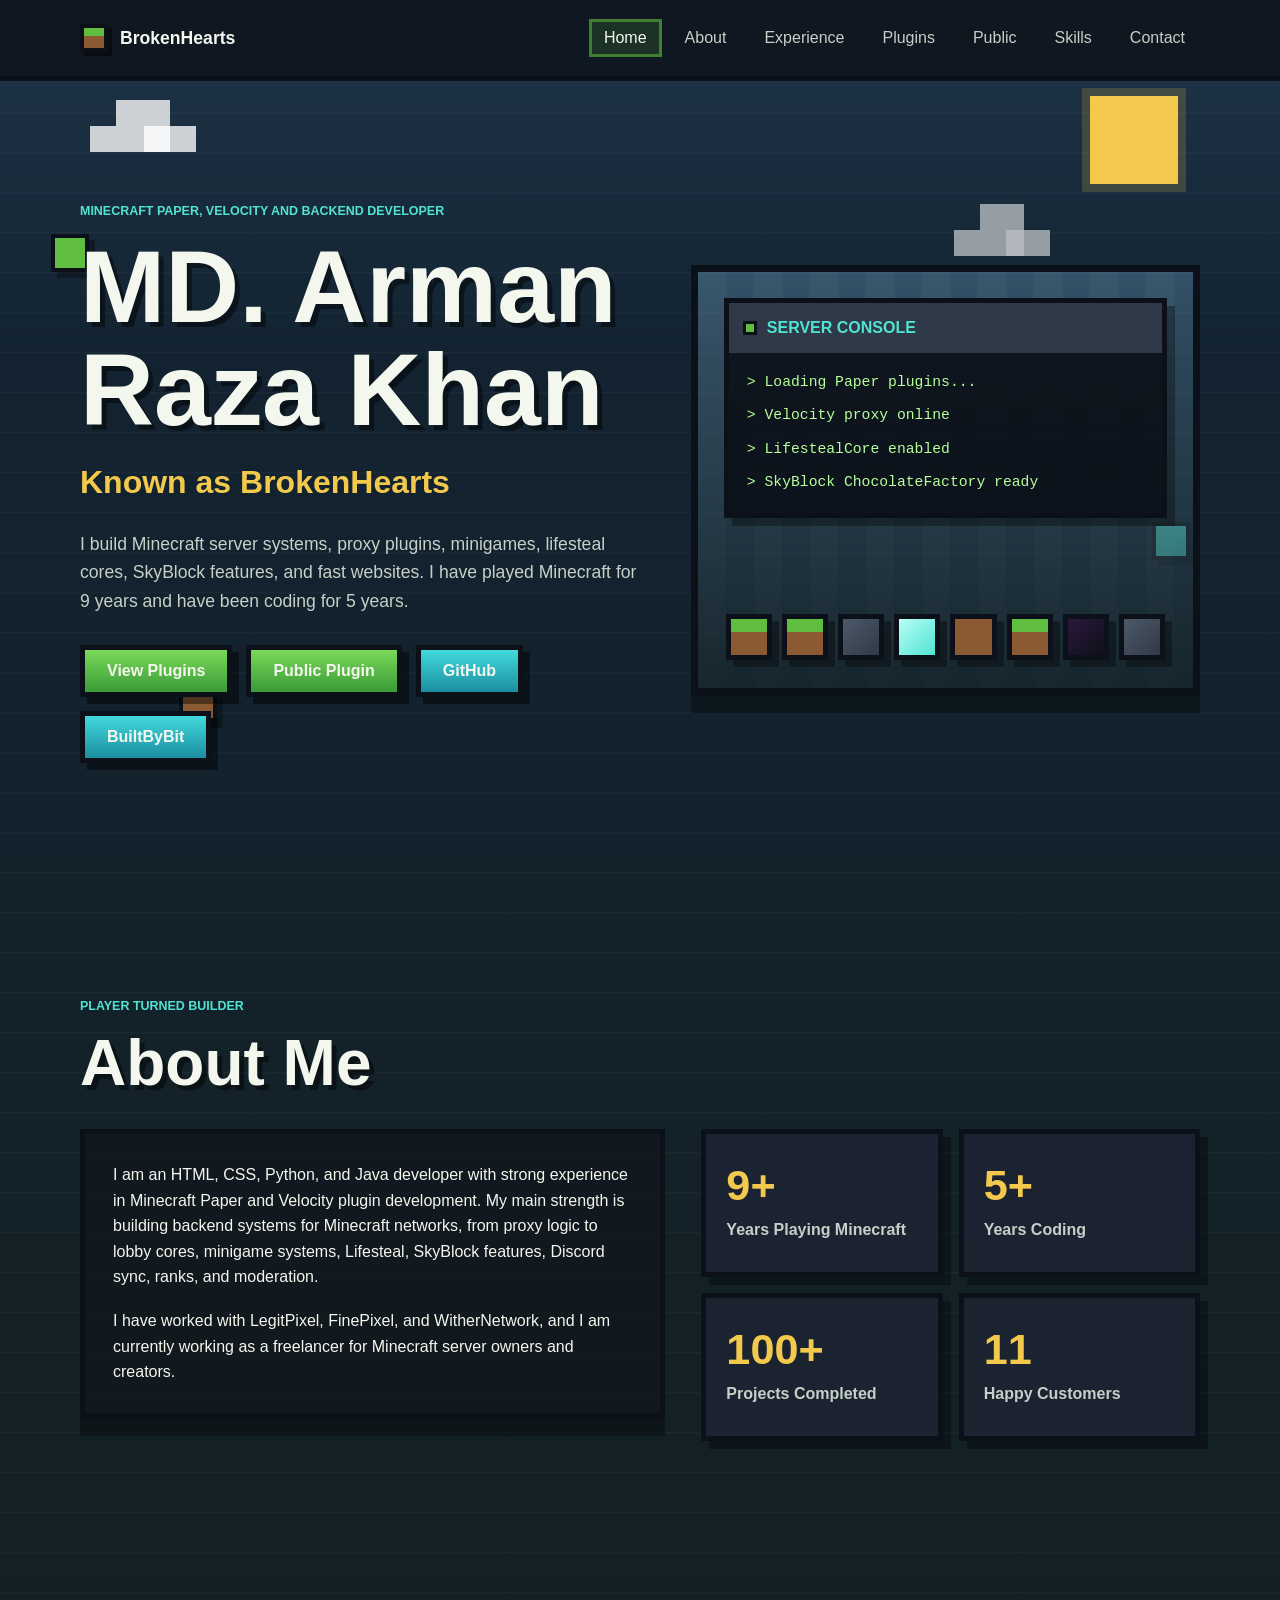
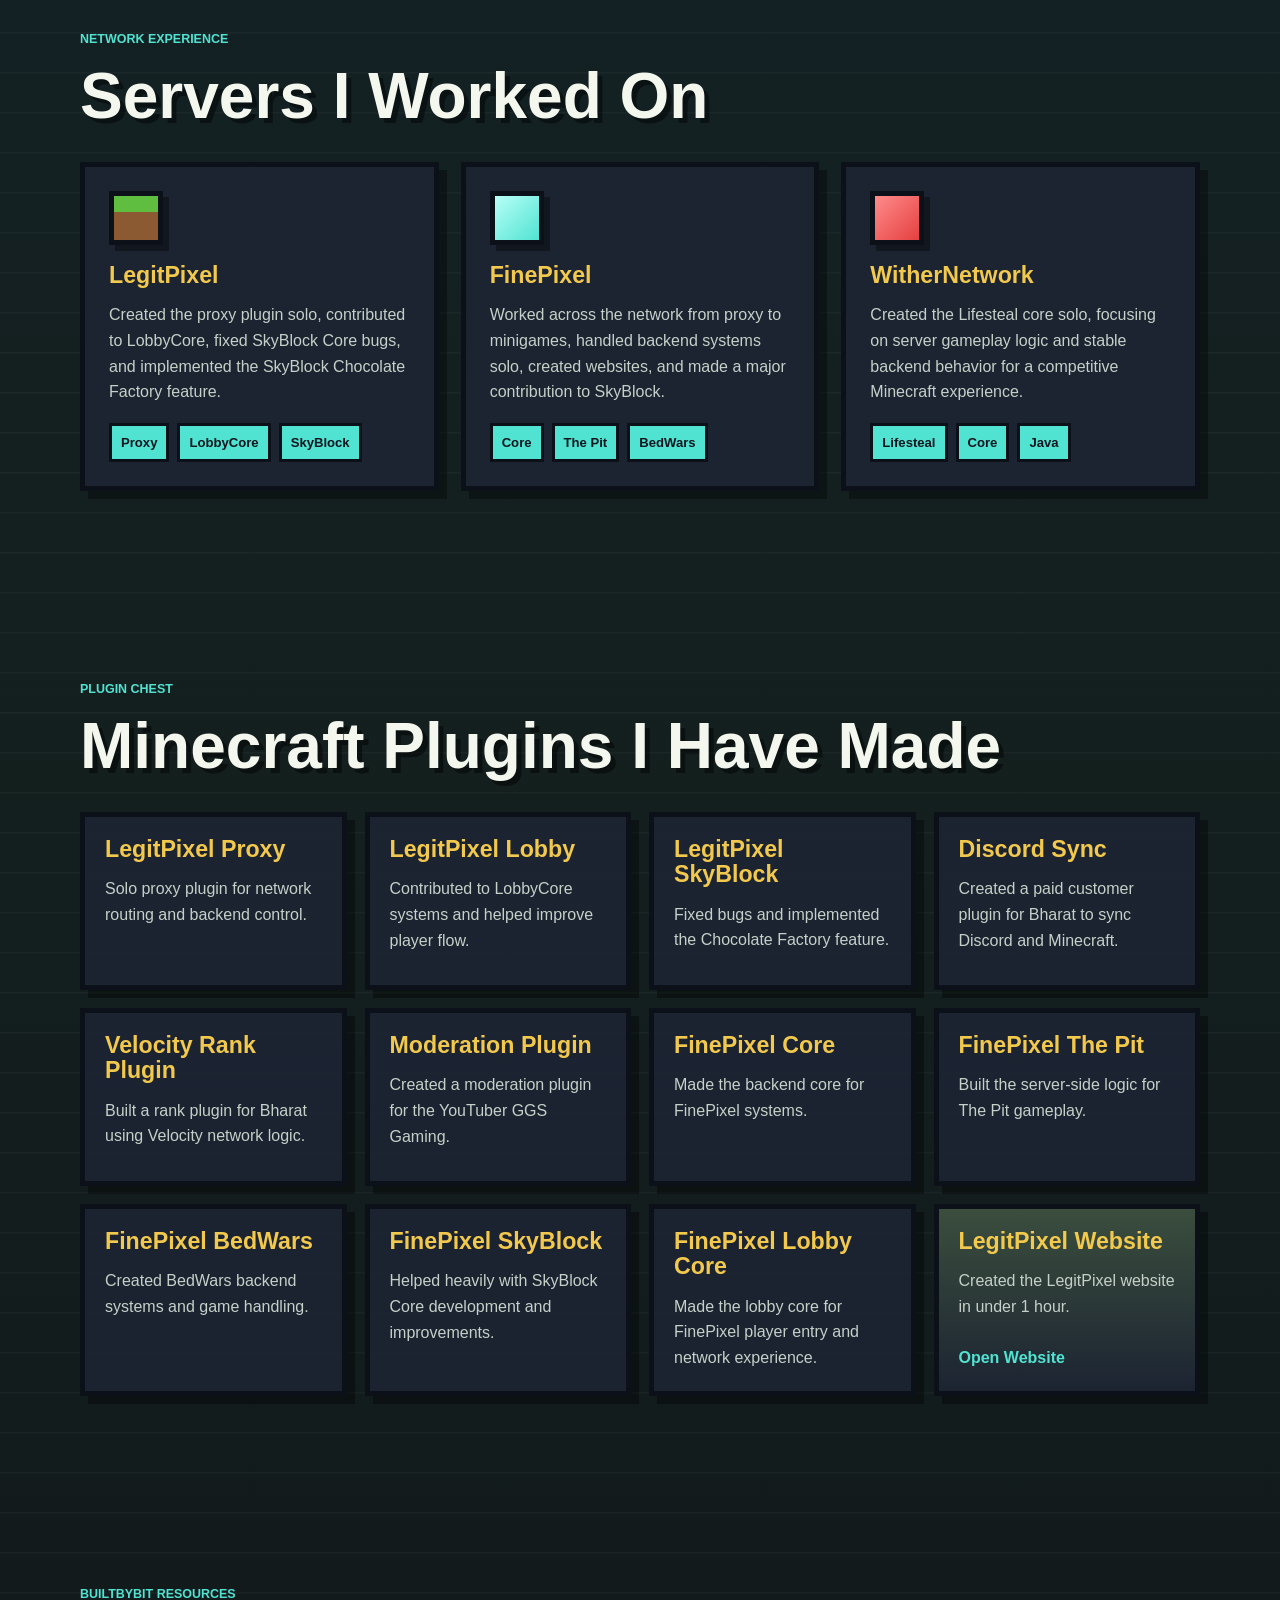
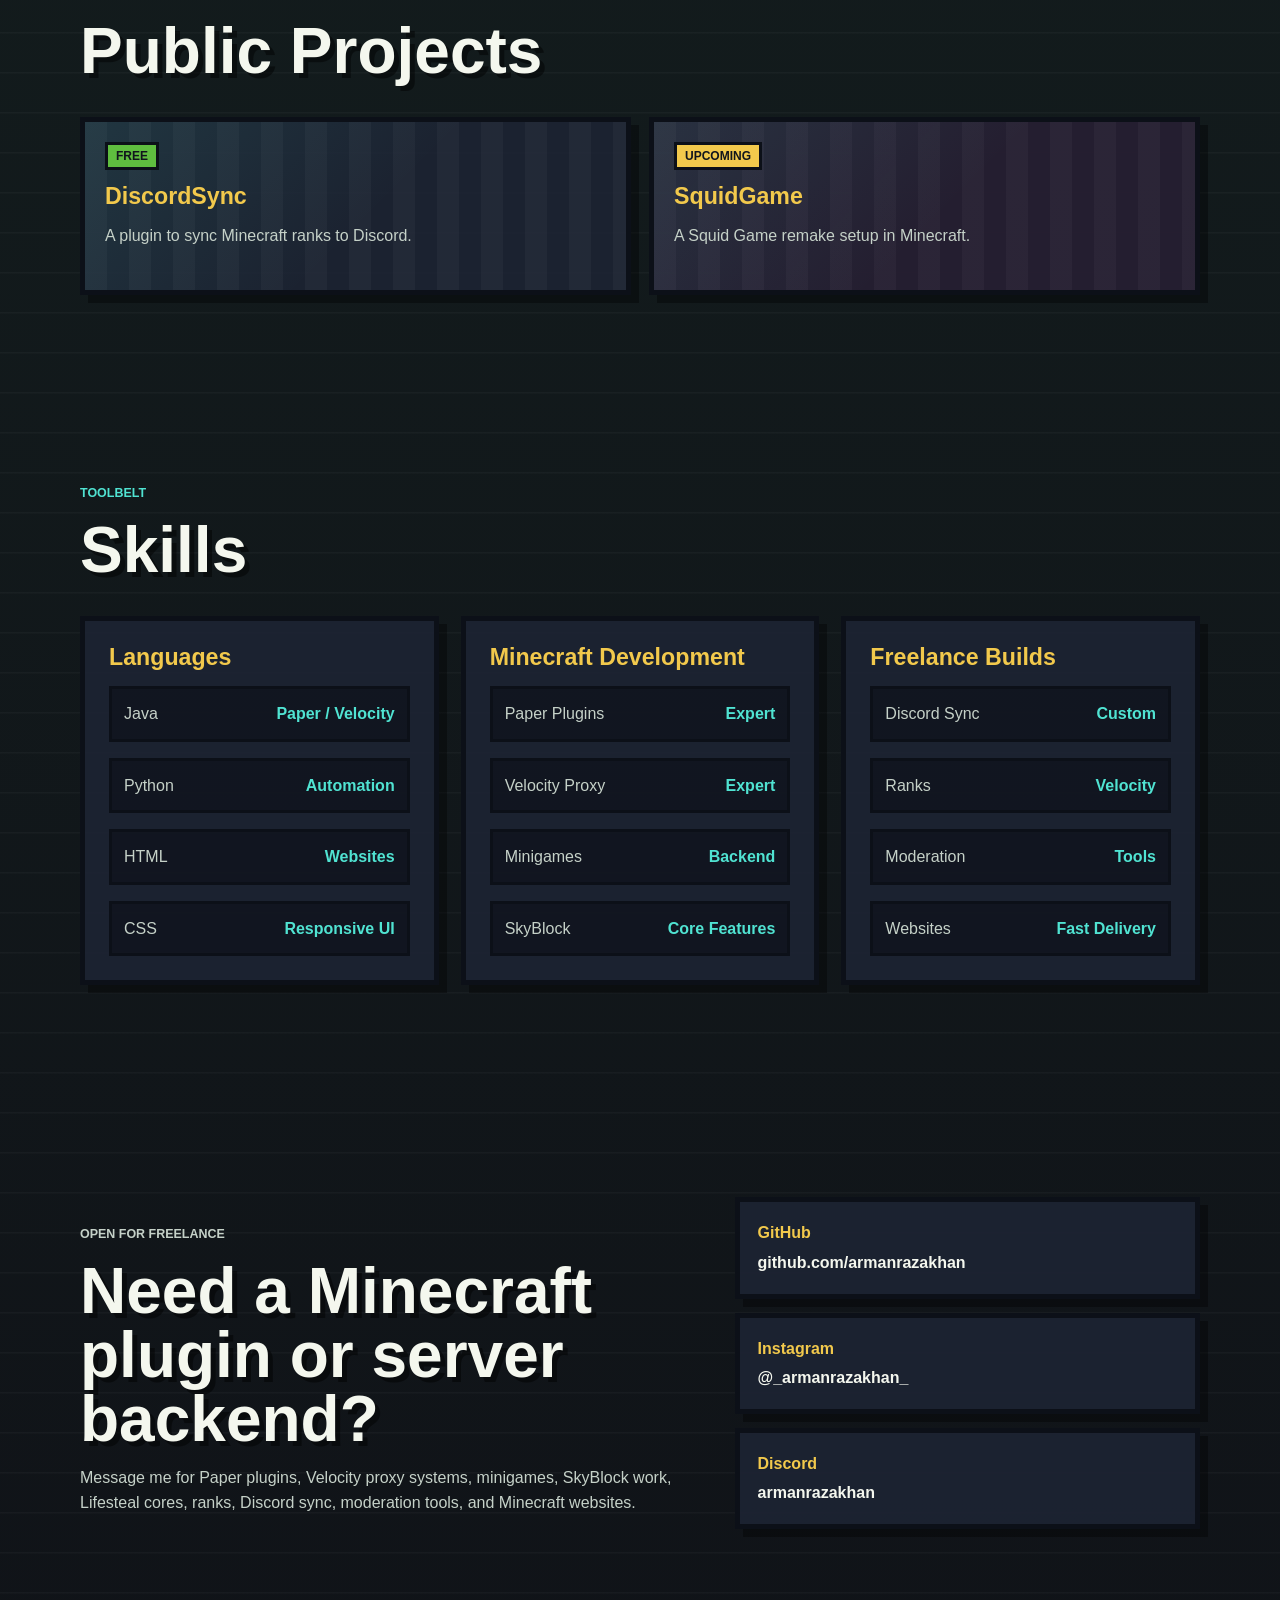
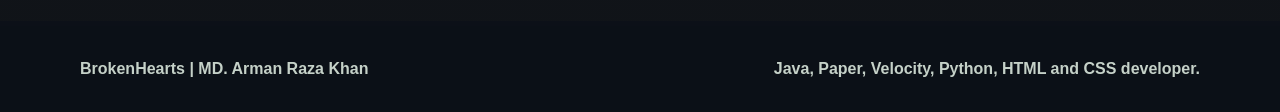
==== commit 292111e5: "fixed alot of things" ====
--- a/index.html
+++ b/index.html
@@ -54,6 +54,7 @@
                     </p>
                     <div class="hero-actions">
                         <a href="#plugins" class="btn btn-primary">View Plugins</a>
+                        <a href="#public-projects" class="btn btn-primary">Public Plugin</a>
                         <a href="https://github.com/armanrazakhan/" class="btn btn-secondary" target="_blank" rel="noreferrer">GitHub</a>
                         <a href="https://builtbybit.com/members/brokenhearts696.789879/" class="btn btn-secondary" target="_blank" rel="noreferrer">BuiltByBit</a>
                     </div>
@@ -244,37 +245,18 @@
                 <div class="section-header">
                     <p class="eyebrow">BuiltByBit resources</p>
                     <h2>Public Projects</h2>
-                    <p class="section-note">
-                        Public resources from my BuiltByBit profile, with plugin links, GitHub, and seller profile access.
-                    </p>
                 </div>
                 <div class="public-grid">
-                    <article class="public-card">
-                        <div class="project-status free">Free</div>
+                    <a class="public-card" href="https://builtbybit.com/resources/discordsync.104556/" target="_blank" rel="noreferrer">
+                        <span class="project-status free">Free</span>
                         <h3>DiscordSync</h3>
-                        <p>
-                            A Minecraft plugin to sync Minecraft ranks to Discord, made for server owners
-                            who want their community roles connected cleanly.
-                        </p>
-                        <div class="project-actions">
-                            <a href="https://builtbybit.com/resources/discordsync.104556/" target="_blank" rel="noreferrer">View Plugin</a>
-                            <a href="https://github.com/armanrazakhan/" target="_blank" rel="noreferrer">GitHub</a>
-                            <a href="https://builtbybit.com/members/brokenhearts696.789879/" target="_blank" rel="noreferrer">BuiltByBit</a>
-                        </div>
-                    </article>
-                    <article class="public-card upcoming-card">
-                        <div class="project-status upcoming">Upcoming</div>
+                        <p>A plugin to sync Minecraft ranks to Discord.</p>
+                    </a>
+                    <a class="public-card upcoming-card" href="https://builtbybit.com/members/brokenhearts696.789879/" target="_blank" rel="noreferrer">
+                        <span class="project-status upcoming">Upcoming</span>
                         <h3>SquidGame</h3>
-                        <p>
-                            A Squid Game remake setup in Minecraft, built for players who want a complete
-                            event-style minigame experience.
-                        </p>
-                        <div class="project-actions">
-                            <a href="https://builtbybit.com/members/brokenhearts696.789879/" target="_blank" rel="noreferrer">Upcoming on BuiltByBit</a>
-                            <a href="https://github.com/armanrazakhan/" target="_blank" rel="noreferrer">GitHub</a>
-                            <a href="https://builtbybit.com/members/brokenhearts696.789879/" target="_blank" rel="noreferrer">BuiltByBit</a>
-                        </div>
-                    </article>
+                        <p>A Squid Game remake setup in Minecraft.</p>
+                    </a>
                 </div>
             </div>
         </section>
@@ -349,3 +331,4 @@
 </body>
 </html>
 
+
--- a/style.css
+++ b/style.css
@@ -437,26 +437,22 @@
     padding: 24px;
 }
 
-.section-note {
-    max-width: 720px;
-    margin-top: 12px;
-    color: var(--muted);
-    font-weight: 800;
-}
-
 .public-grid {
     display: grid;
     grid-template-columns: repeat(2, minmax(0, 1fr));
-    gap: 22px;
+    gap: 18px;
 }
 
 .public-card {
-    min-height: 260px;
-    padding: 24px;
+    min-height: 178px;
+    padding: 20px;
     display: flex;
     flex-direction: column;
+    color: var(--text);
+    text-decoration: none;
     position: relative;
     overflow: hidden;
+    transition: var(--transition);
 }
 
 .public-card::before {
@@ -464,8 +460,8 @@
     position: absolute;
     inset: 0;
     background:
-        linear-gradient(135deg, rgba(80, 227, 210, 0.12), transparent 46%),
-        repeating-linear-gradient(90deg, rgba(255, 255, 255, 0.035) 0 22px, transparent 22px 44px);
+        linear-gradient(135deg, rgba(80, 227, 210, 0.1), transparent 54%),
+        repeating-linear-gradient(90deg, rgba(255, 255, 255, 0.03) 0 22px, transparent 22px 44px);
     pointer-events: none;
 }
 
@@ -474,18 +470,23 @@
     z-index: 1;
 }
 
+.public-card p {
+    max-width: 42ch;
+}
+
 .upcoming-card {
     background: rgba(39, 31, 50, 0.92);
 }
 
 .project-status {
     width: fit-content;
-    margin-bottom: 18px;
-    padding: 7px 10px;
+    margin-bottom: 14px;
+    padding: 5px 8px;
     color: var(--ink);
     border: 3px solid var(--border);
-    font-size: 0.82rem;
-    font-weight: 900;
+    font-size: 0.75rem;
+    font-weight: 900;
+    line-height: 1;
     text-transform: uppercase;
 }
 
@@ -496,34 +497,6 @@
 .project-status.upcoming {
     background: var(--gold);
 }
-
-.project-actions {
-    display: flex;
-    flex-wrap: wrap;
-    gap: 10px;
-    margin-top: auto;
-    padding-top: 22px;
-}
-
-.project-actions a {
-    display: inline-flex;
-    min-height: 42px;
-    align-items: center;
-    padding: 0 14px;
-    color: var(--text);
-    background: rgba(12, 16, 24, 0.78);
-    border: 4px solid var(--border);
-    box-shadow: 5px 5px 0 rgba(0, 0, 0, 0.32);
-    font-weight: 900;
-    text-decoration: none;
-    transition: var(--transition);
-}
-
-.project-actions a:hover {
-    transform: translate(2px, 2px);
-    box-shadow: 3px 3px 0 rgba(0, 0, 0, 0.32);
-}
-
 .server-card h3,
 .plugin-card h3,
 .public-card h3,
@@ -632,6 +605,10 @@
     grid-template-columns: minmax(0, 1fr) minmax(320px, 0.75fr);
     gap: 34px;
     align-items: center;
+}
+
+.contact {
+    padding-top: 120px;
 }
 
 .contact-links {
@@ -780,3 +757,5 @@
 }
 
 
+
+
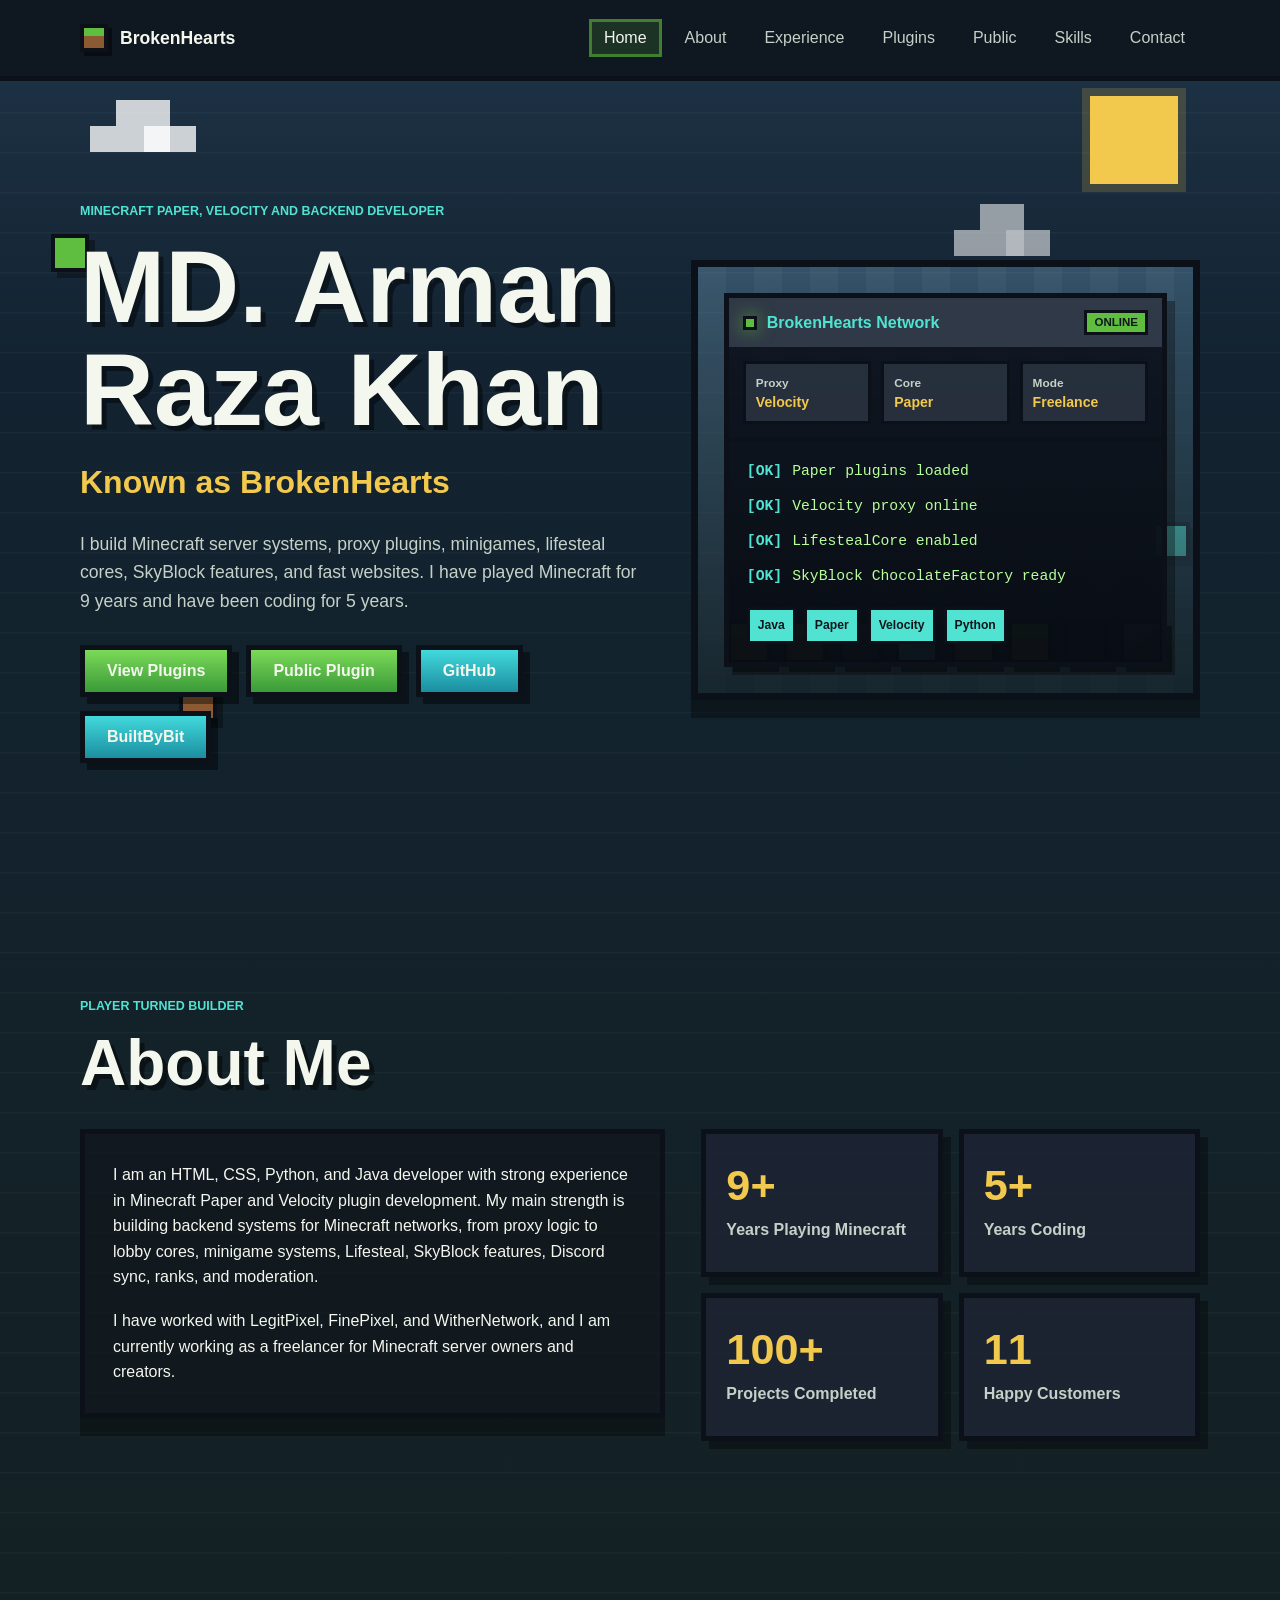
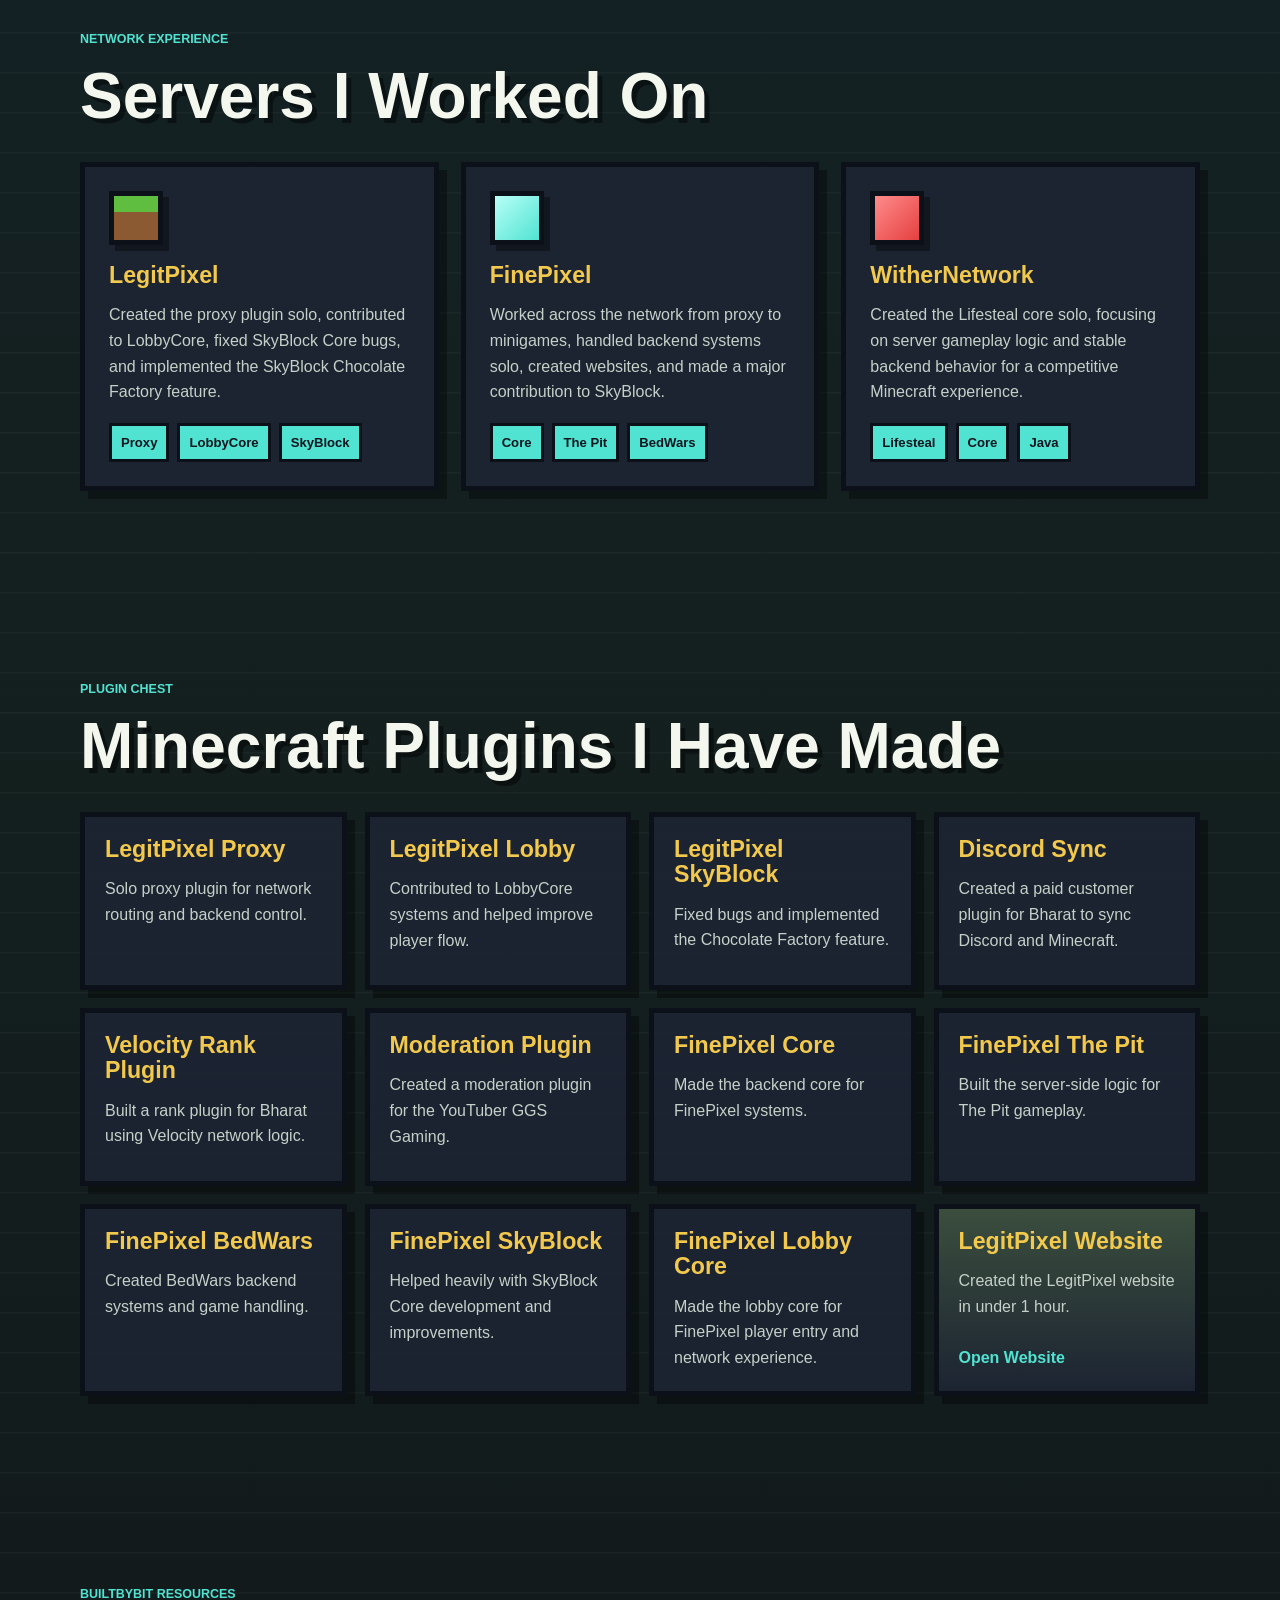
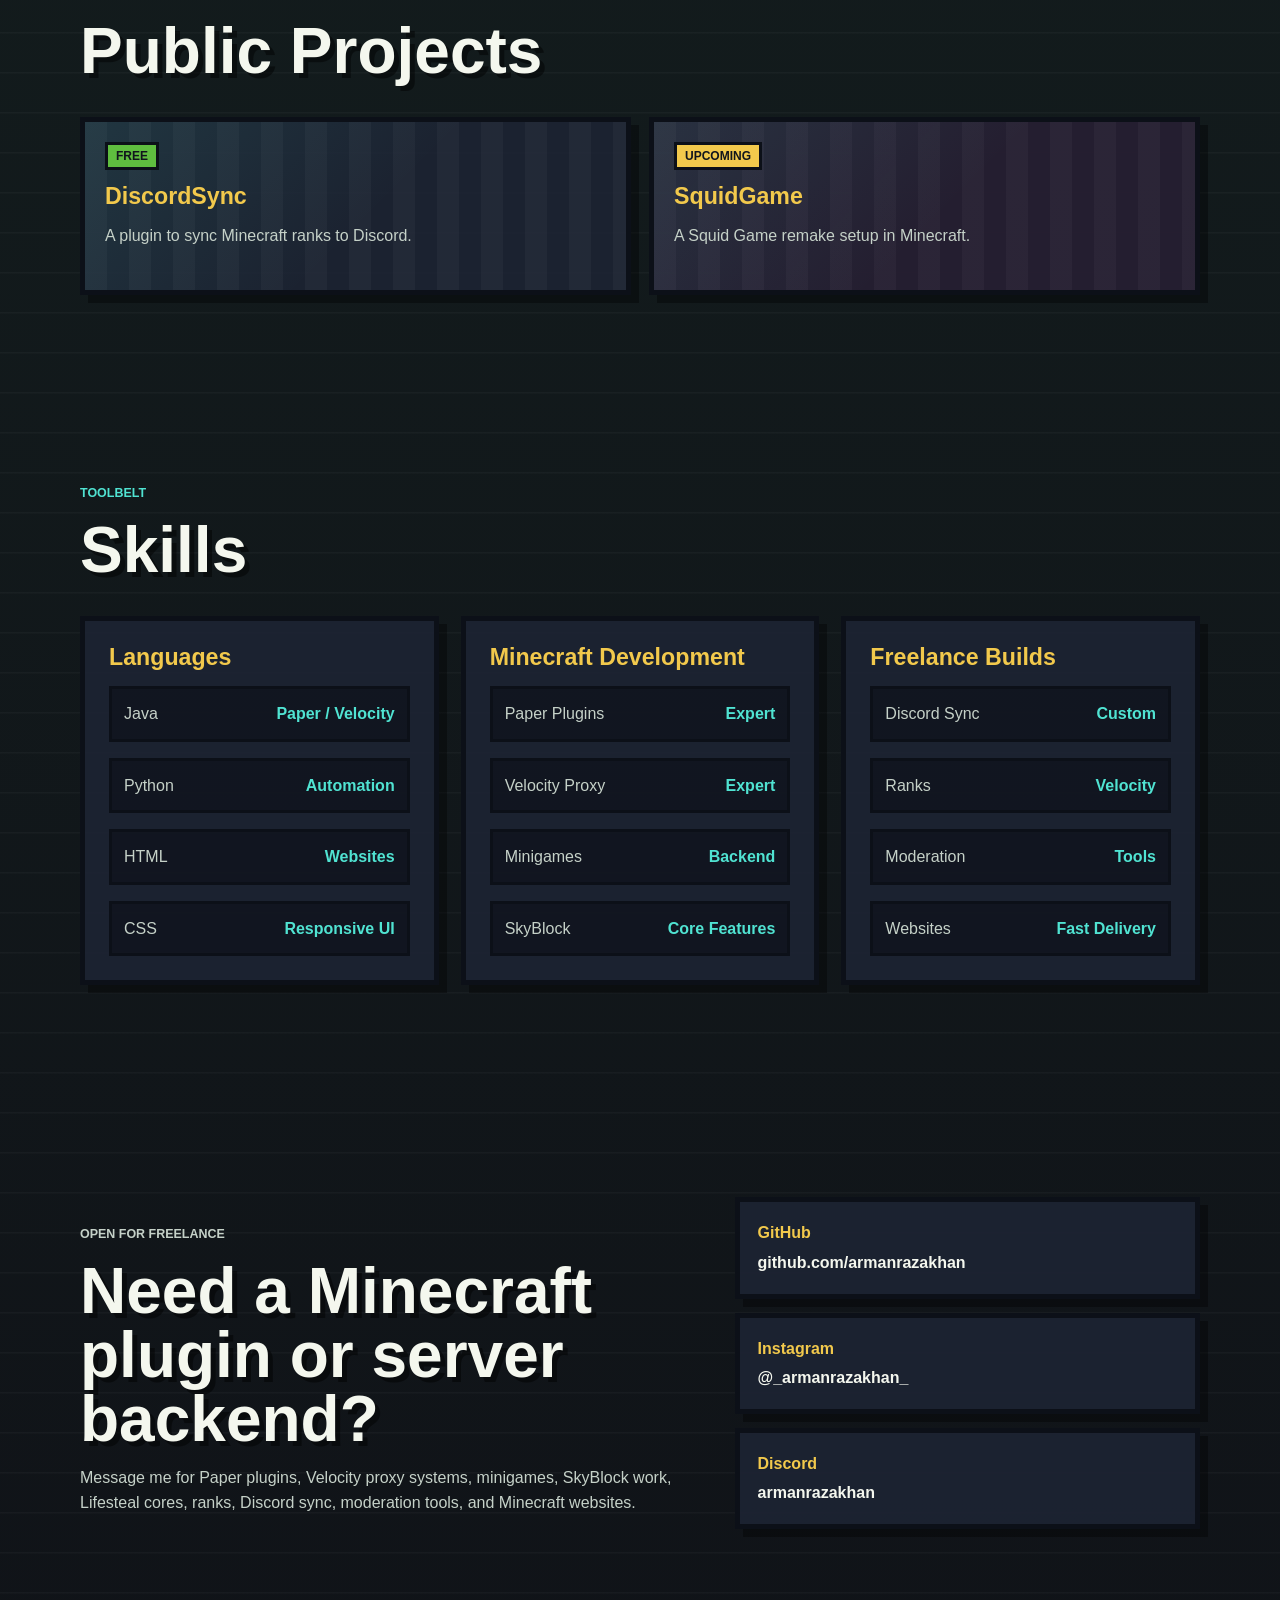
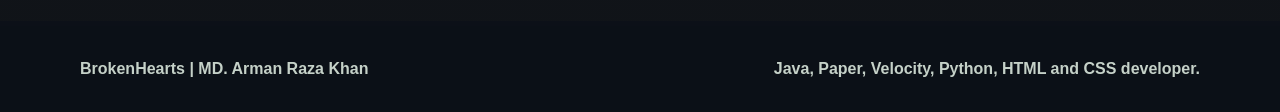
==== commit c3e757bf: "improved console" ====
--- a/index.html
+++ b/index.html
@@ -64,14 +64,37 @@
                     <div class="scene-window">
                         <div class="server-panel">
                             <div class="panel-top">
-                                <span class="status-dot"></span>
-                                <span>SERVER CONSOLE</span>
+                                <div>
+                                    <span class="status-dot"></span>
+                                    <span>BrokenHearts Network</span>
+                                </div>
+                                <strong>ONLINE</strong>
+                            </div>
+                            <div class="console-stats">
+                                <div>
+                                    <span>Proxy</span>
+                                    <strong>Velocity</strong>
+                                </div>
+                                <div>
+                                    <span>Core</span>
+                                    <strong>Paper</strong>
+                                </div>
+                                <div>
+                                    <span>Mode</span>
+                                    <strong>Freelance</strong>
+                                </div>
                             </div>
                             <div class="console-lines">
-                                <p>&gt; Loading Paper plugins...</p>
-                                <p>&gt; Velocity proxy online</p>
-                                <p>&gt; LifestealCore enabled</p>
-                                <p>&gt; SkyBlock ChocolateFactory ready</p>
+                                <p><span>[OK]</span> Paper plugins loaded</p>
+                                <p><span>[OK]</span> Velocity proxy online</p>
+                                <p><span>[OK]</span> LifestealCore enabled</p>
+                                <p><span>[OK]</span> SkyBlock ChocolateFactory ready</p>
+                            </div>
+                            <div class="console-stack">
+                                <span>Java</span>
+                                <span>Paper</span>
+                                <span>Velocity</span>
+                                <span>Python</span>
                             </div>
                         </div>
                         <div class="terrain">
--- a/style.css
+++ b/style.css
@@ -298,7 +298,9 @@
 .server-panel {
     position: relative;
     z-index: 2;
-    background: rgba(12, 16, 24, 0.9);
+    background:
+        linear-gradient(180deg, rgba(16, 22, 33, 0.96), rgba(8, 12, 19, 0.96)),
+        repeating-linear-gradient(0deg, transparent 0 28px, rgba(80, 227, 210, 0.04) 28px 29px);
     border: 5px solid var(--border);
     box-shadow: 8px 8px 0 rgba(0, 0, 0, 0.35);
     overflow: hidden;
@@ -307,11 +309,27 @@
 .panel-top {
     display: flex;
     align-items: center;
+    justify-content: space-between;
     gap: 10px;
     padding: 12px 14px;
     background: var(--stone);
     color: var(--diamond);
     font-weight: 900;
+}
+
+.panel-top div {
+    display: flex;
+    align-items: center;
+    gap: 10px;
+}
+
+.panel-top strong {
+    padding: 4px 7px;
+    color: var(--ink);
+    background: var(--grass);
+    border: 3px solid var(--border);
+    font-size: 0.72rem;
+    line-height: 1;
 }
 
 .status-dot {
@@ -319,17 +337,84 @@
     height: 14px;
     background: var(--grass);
     border: 3px solid var(--border);
+    box-shadow: 0 0 18px rgba(95, 189, 63, 0.75);
+    animation: statusPulse 1.6s ease-in-out infinite;
+}
+
+@keyframes statusPulse {
+    50% {
+        transform: scale(1.18);
+        box-shadow: 0 0 26px rgba(95, 189, 63, 0.95);
+    }
+}
+
+.console-stats {
+    display: grid;
+    grid-template-columns: repeat(3, 1fr);
+    gap: 10px;
+    padding: 14px;
+    border-bottom: 4px solid var(--border);
+}
+
+.console-stats div {
+    padding: 10px;
+    background: rgba(48, 57, 71, 0.72);
+    border: 3px solid var(--border);
+}
+
+.console-stats span {
+    display: block;
+    color: var(--muted);
+    font-size: 0.74rem;
+    font-weight: 900;
+}
+
+.console-stats strong {
+    display: block;
+    margin-top: 2px;
+    color: var(--gold);
+    font-size: 0.88rem;
+    line-height: 1.1;
 }
 
 .console-lines {
-    padding: 18px;
+    padding: 16px 18px;
     color: #b7ff9a;
     font-family: Consolas, "Courier New", monospace;
     font-size: 0.92rem;
 }
 
+.console-lines p {
+    display: flex;
+    gap: 10px;
+    align-items: center;
+    min-height: 28px;
+    white-space: nowrap;
+}
+
 .console-lines p + p {
-    margin-top: 10px;
+    margin-top: 7px;
+}
+
+.console-lines span {
+    color: var(--diamond);
+    font-weight: 900;
+}
+
+.console-stack {
+    display: flex;
+    flex-wrap: wrap;
+    gap: 8px;
+    padding: 0 18px 18px;
+}
+
+.console-stack span {
+    padding: 6px 8px;
+    color: var(--ink);
+    background: var(--diamond);
+    border: 3px solid var(--border);
+    font-size: 0.76rem;
+    font-weight: 900;
 }
 
 .terrain {
@@ -754,8 +839,22 @@
     .console-lines {
         font-size: 0.78rem;
     }
-}
-
-
-
-
+
+    .panel-top {
+        align-items: flex-start;
+        flex-direction: column;
+    }
+
+    .console-stats {
+        grid-template-columns: 1fr;
+    }
+
+    .console-lines p {
+        align-items: flex-start;
+        white-space: normal;
+    }
+}
+
+
+
+
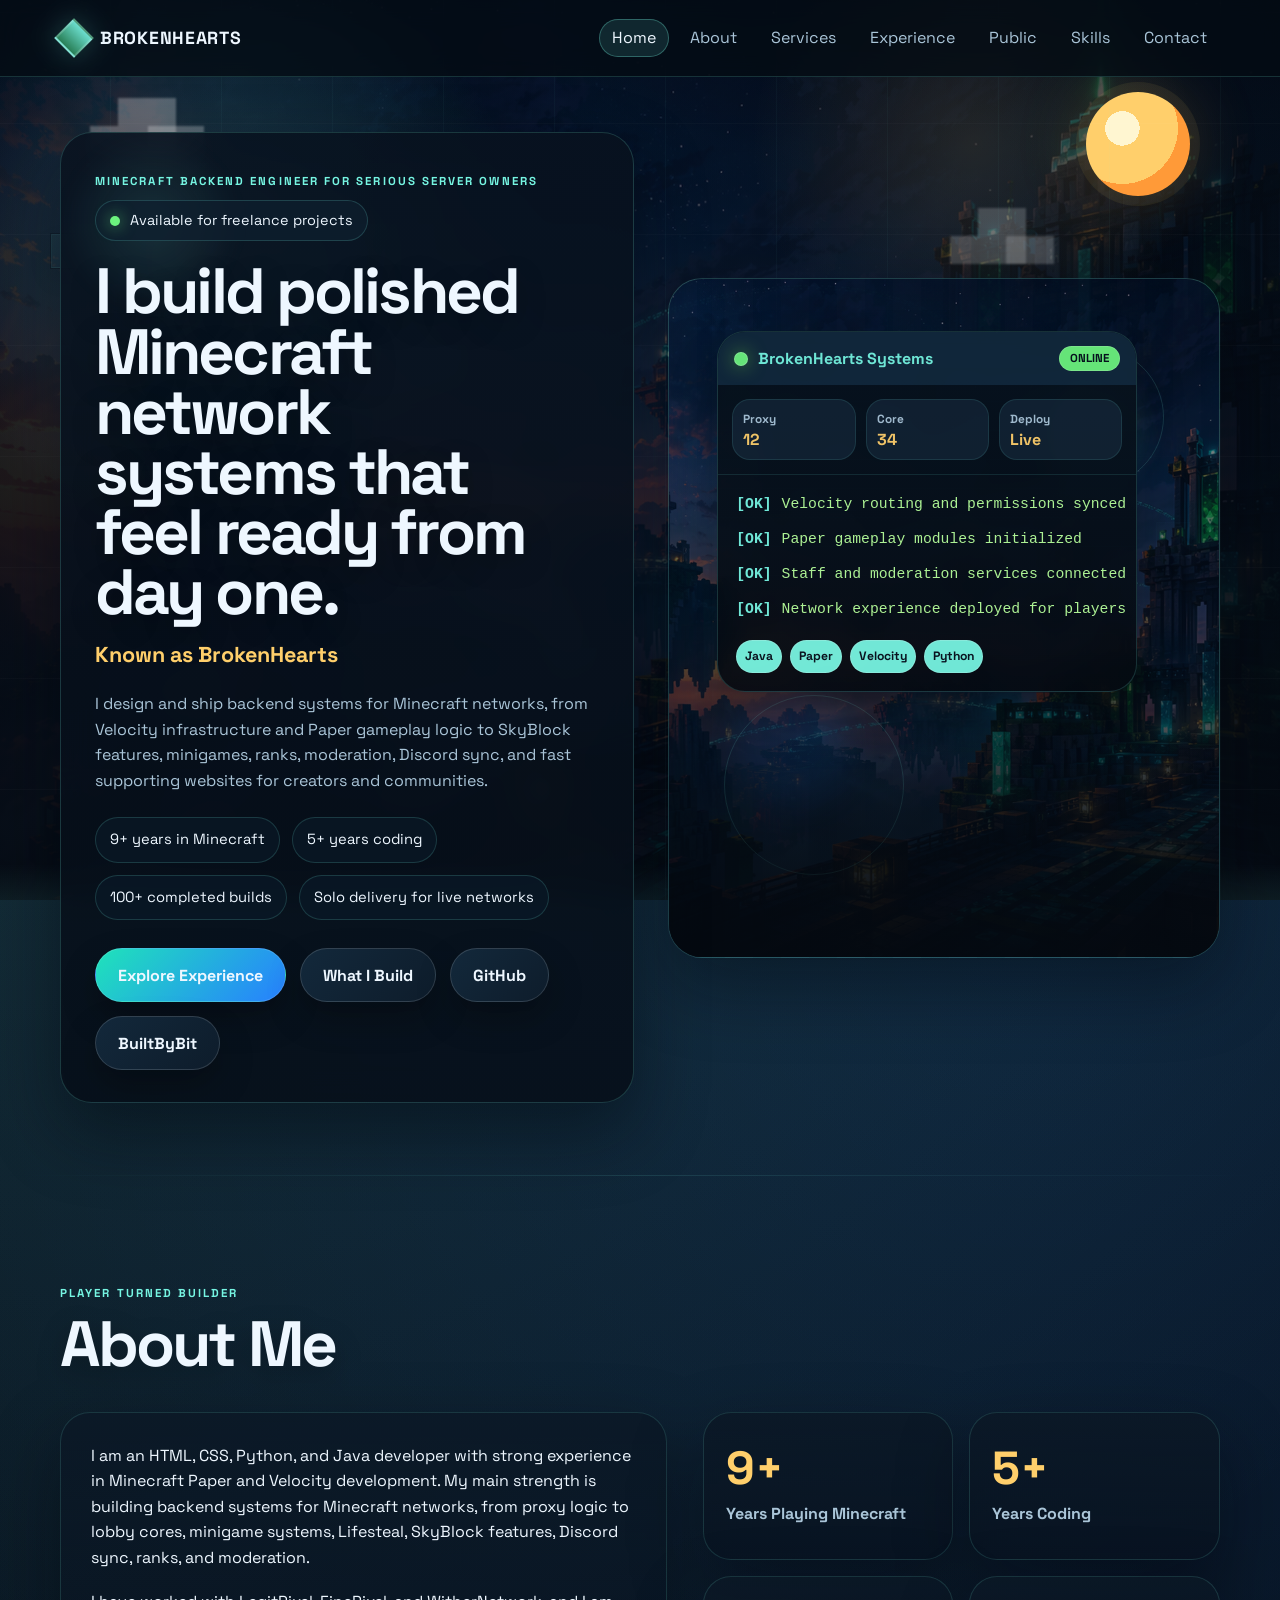
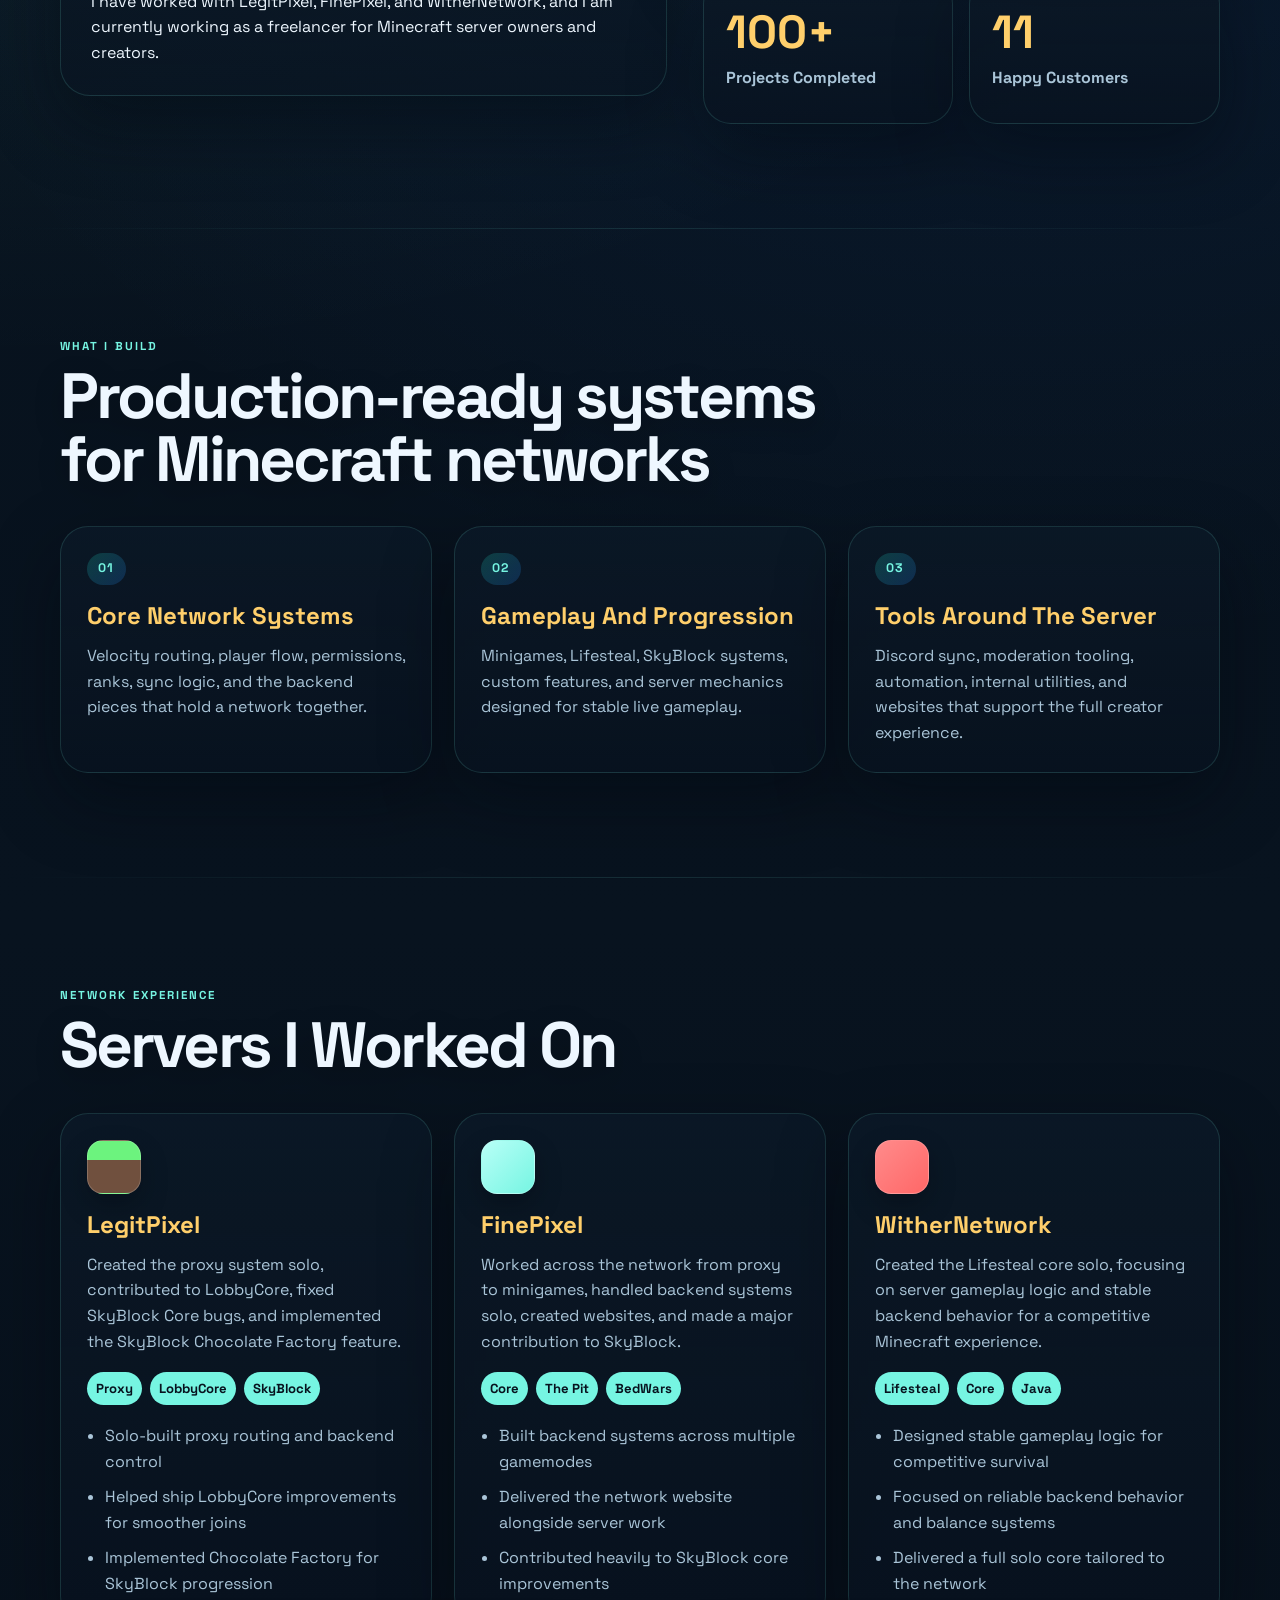
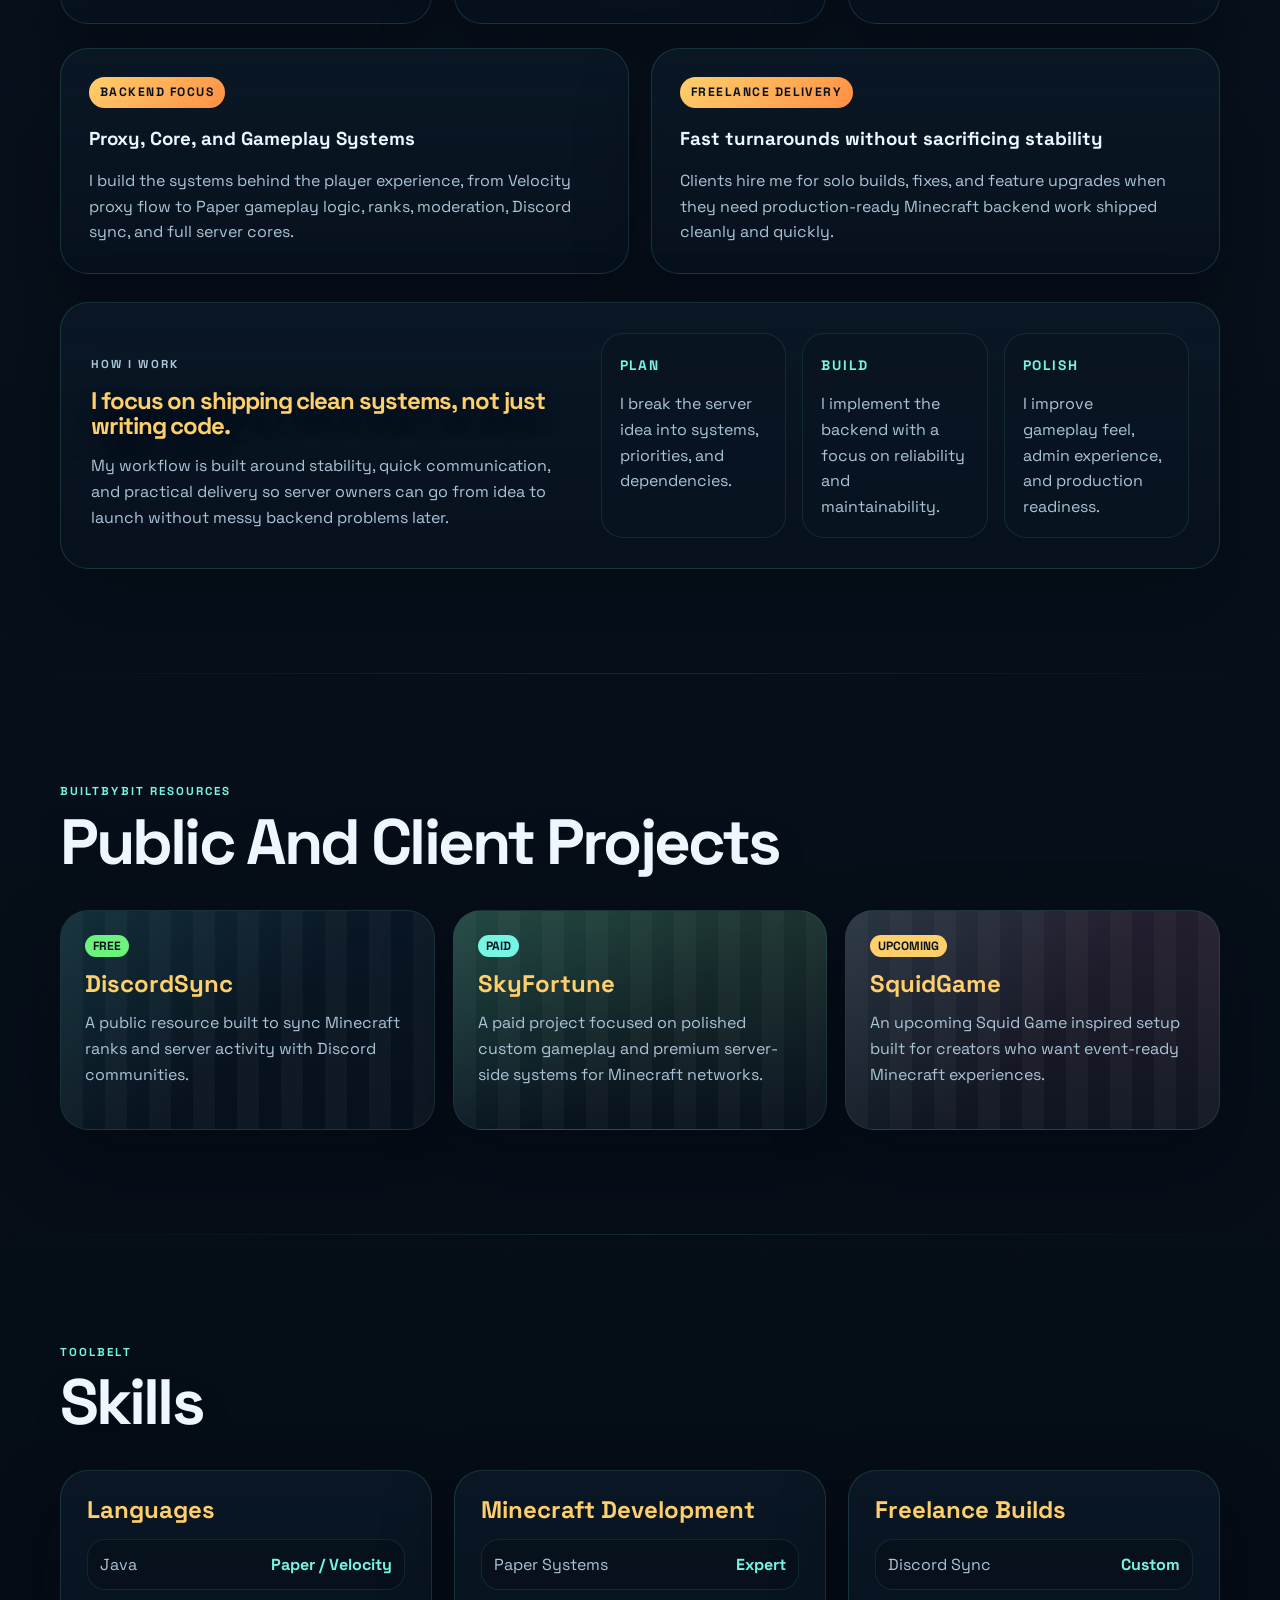
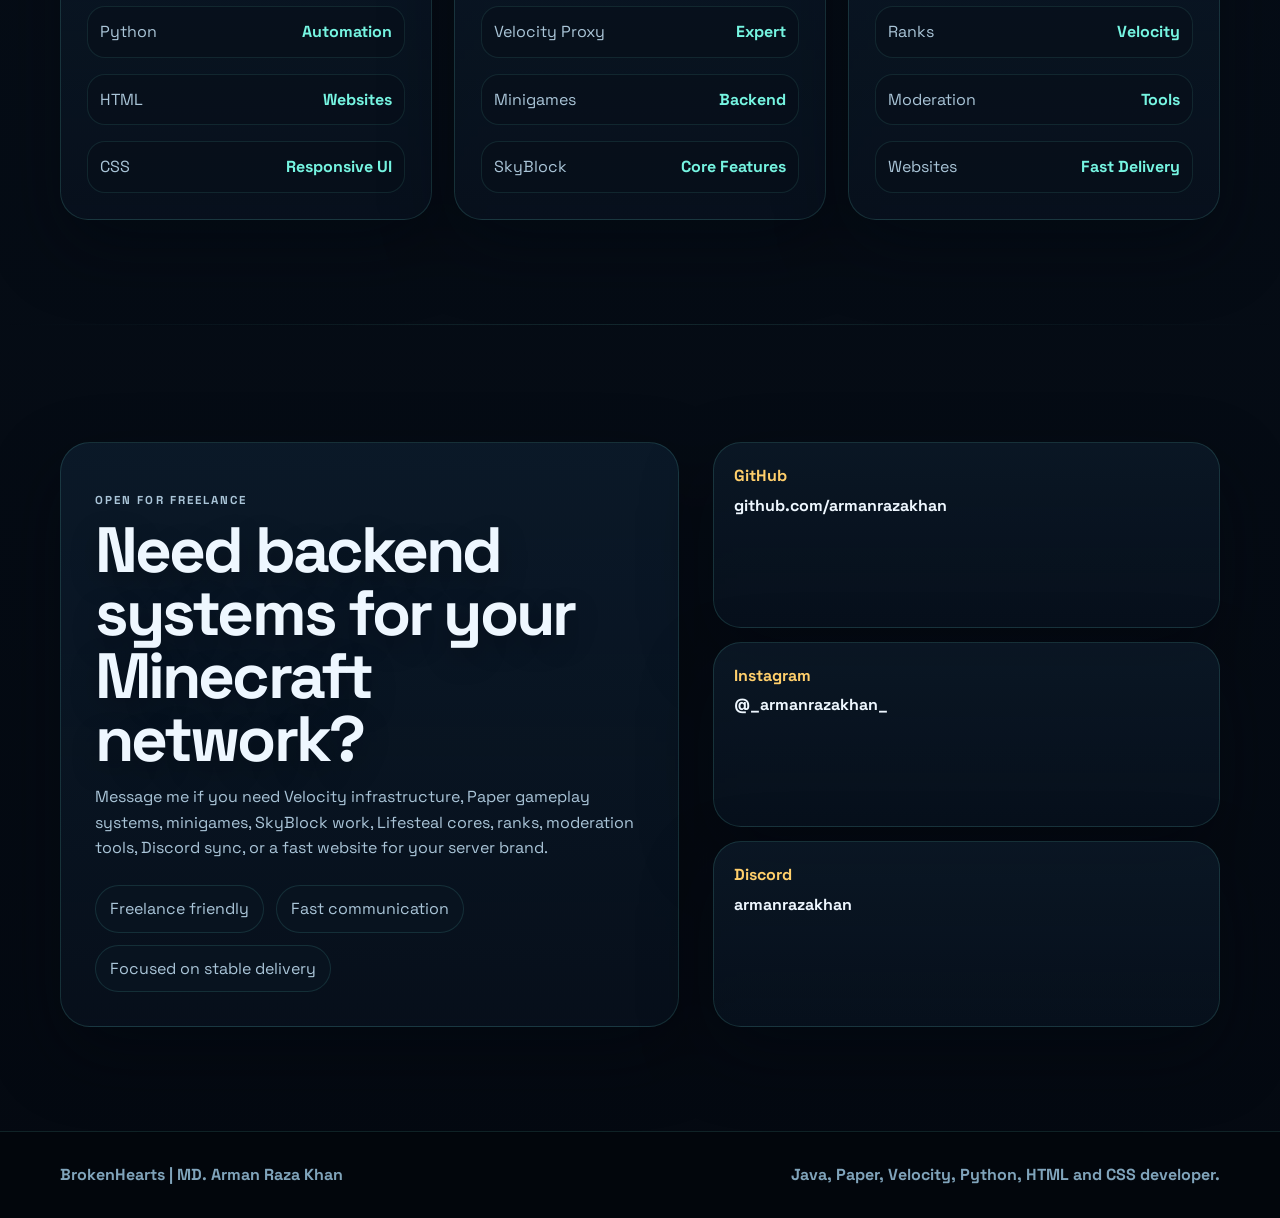
==== commit 590d109d: "many fixes" ====
--- a/index.html
+++ b/index.html
@@ -3,7 +3,7 @@
 <head>
     <meta charset="UTF-8">
     <meta name="viewport" content="width=device-width, initial-scale=1.0">
-    <meta name="description" content="Minecraft Paper, Velocity, web, Python, and Java developer portfolio for MD. Arman Raza Khan, also known as BrokenHearts.">
+    <meta name="description" content="Minecraft Paper, Velocity, web, Python, and Java developer portfolio for MD. Arman Raza Khan, also known as BrokenHearts, featuring network experience and public projects.">
     <title>BrokenHearts | Minecraft Developer Portfolio</title>
     <link rel="stylesheet" href="style.css">
 </head>
@@ -31,8 +31,8 @@
             <ul class="nav-links">
                 <li><a href="#home" class="nav-link-item">Home</a></li>
                 <li><a href="#about" class="nav-link-item">About</a></li>
+                <li><a href="#services" class="nav-link-item">Services</a></li>
                 <li><a href="#experience" class="nav-link-item">Experience</a></li>
-                <li><a href="#plugins" class="nav-link-item">Plugins</a></li>
                 <li><a href="#public-projects" class="nav-link-item">Public</a></li>
                 <li><a href="#skills" class="nav-link-item">Skills</a></li>
                 <li><a href="#contact" class="nav-link-item">Contact</a></li>
@@ -44,51 +44,72 @@
         <section id="home" class="hero">
             <div class="container hero-grid">
                 <div class="hero-copy">
-                    <p class="eyebrow">Minecraft Paper, Velocity and backend developer</p>
-                    <h1>MD. Arman Raza Khan</h1>
-                    <p class="hero-tag">Known as <strong>BrokenHearts</strong></p>
-                    <p class="hero-subtitle">
-                        I build Minecraft server systems, proxy plugins, minigames, lifesteal cores,
-                        SkyBlock features, and fast websites. I have played Minecraft for 9 years
-                        and have been coding for 5 years.
-                    </p>
-                    <div class="hero-actions">
-                        <a href="#plugins" class="btn btn-primary">View Plugins</a>
-                        <a href="#public-projects" class="btn btn-primary">Public Plugin</a>
-                        <a href="https://github.com/armanrazakhan/" class="btn btn-secondary" target="_blank" rel="noreferrer">GitHub</a>
-                        <a href="https://builtbybit.com/members/brokenhearts696.789879/" class="btn btn-secondary" target="_blank" rel="noreferrer">BuiltByBit</a>
+                    <div class="hero-content-shell">
+                        <p class="eyebrow">Minecraft backend engineer for serious server owners</p>
+                        <div class="hero-topline">
+                            <div class="availability-pill">
+                                <span class="availability-dot"></span>
+                                Available for freelance projects
+                            </div>
+                        </div>
+                        <h1>I build polished Minecraft network systems that feel ready from day one.</h1>
+                        <p class="hero-tag">Known as <strong>BrokenHearts</strong></p>
+                        <p class="hero-subtitle">
+                            I design and ship backend systems for Minecraft networks, from Velocity infrastructure
+                            and Paper gameplay logic to SkyBlock features, minigames, ranks, moderation, Discord sync,
+                            and fast supporting websites for creators and communities.
+                        </p>
+                        <div class="hero-proof">
+                            <div class="proof-chip">9+ years in Minecraft</div>
+                            <div class="proof-chip">5+ years coding</div>
+                            <div class="proof-chip">100+ completed builds</div>
+                            <div class="proof-chip">Solo delivery for live networks</div>
+                        </div>
+                        <div class="hero-actions">
+                            <a href="#experience" class="btn btn-primary">Explore Experience</a>
+                            <a href="#services" class="btn btn-secondary">What I Build</a>
+                            <a href="https://github.com/armanrazakhan/" class="btn btn-secondary" target="_blank" rel="noreferrer">GitHub</a>
+                            <a href="https://builtbybit.com/members/brokenhearts696.789879/" class="btn btn-secondary" target="_blank" rel="noreferrer">BuiltByBit</a>
+                        </div>
                     </div>
                 </div>
 
                 <div class="hero-scene" aria-label="Minecraft style server build illustration">
                     <div class="scene-window">
+                        <div class="scene-grid"></div>
+                        <div class="scene-scan"></div>
+                        <div class="scene-art"></div>
+                        <div class="scene-glow scene-glow-one"></div>
+                        <div class="scene-glow scene-glow-two"></div>
+                        <div class="orbit orbit-one"></div>
+                        <div class="orbit orbit-two"></div>
                         <div class="server-panel">
                             <div class="panel-top">
                                 <div>
                                     <span class="status-dot"></span>
-                                    <span>BrokenHearts Network</span>
+                                    <span>BrokenHearts Systems</span>
                                 </div>
                                 <strong>ONLINE</strong>
                             </div>
                             <div class="console-stats">
                                 <div>
                                     <span>Proxy</span>
-                                    <strong>Velocity</strong>
+                                    <strong class="counter" data-target="12">12</strong>
                                 </div>
                                 <div>
                                     <span>Core</span>
-                                    <strong>Paper</strong>
+                                    <strong class="counter" data-target="34">34</strong>
                                 </div>
                                 <div>
-                                    <span>Mode</span>
-                                    <strong>Freelance</strong>
+                                    <span>Deploy</span>
+                                    <strong>Live</strong>
                                 </div>
                             </div>
                             <div class="console-lines">
-                                <p><span>[OK]</span> Paper plugins loaded</p>
-                                <p><span>[OK]</span> Velocity proxy online</p>
-                                <p><span>[OK]</span> LifestealCore enabled</p>
-                                <p><span>[OK]</span> SkyBlock ChocolateFactory ready</p>
+                                <p><span>[OK]</span> Velocity routing and permissions synced</p>
+                                <p><span>[OK]</span> Paper gameplay modules initialized</p>
+                                <p><span>[OK]</span> Staff and moderation services connected</p>
+                                <p><span>[OK]</span> Network experience deployed for players</p>
                             </div>
                             <div class="console-stack">
                                 <span>Java</span>
@@ -97,16 +118,6 @@
                                 <span>Python</span>
                             </div>
                         </div>
-                        <div class="terrain">
-                            <span class="cube grass"></span>
-                            <span class="cube grass"></span>
-                            <span class="cube stone"></span>
-                            <span class="cube diamond"></span>
-                            <span class="cube dirt"></span>
-                            <span class="cube grass"></span>
-                            <span class="cube obsidian"></span>
-                            <span class="cube stone"></span>
-                        </div>
                     </div>
                 </div>
             </div>
@@ -122,7 +133,7 @@
                     <div class="about-text">
                         <p>
                             I am an HTML, CSS, Python, and Java developer with strong experience in
-                            Minecraft Paper and Velocity plugin development. My main strength is building
+                            Minecraft Paper and Velocity development. My main strength is building
                             backend systems for Minecraft networks, from proxy logic to lobby cores,
                             minigame systems, Lifesteal, SkyBlock features, Discord sync, ranks, and moderation.
                         </p>
@@ -153,6 +164,32 @@
             </div>
         </section>
 
+        <section id="services" class="section services">
+            <div class="container">
+                <div class="section-header">
+                    <p class="eyebrow">What I build</p>
+                    <h2>Production-ready systems for Minecraft networks</h2>
+                </div>
+                <div class="services-grid">
+                    <article class="service-card">
+                        <span class="service-step">01</span>
+                        <h3>Core Network Systems</h3>
+                        <p>Velocity routing, player flow, permissions, ranks, sync logic, and the backend pieces that hold a network together.</p>
+                    </article>
+                    <article class="service-card">
+                        <span class="service-step">02</span>
+                        <h3>Gameplay And Progression</h3>
+                        <p>Minigames, Lifesteal, SkyBlock systems, custom features, and server mechanics designed for stable live gameplay.</p>
+                    </article>
+                    <article class="service-card">
+                        <span class="service-step">03</span>
+                        <h3>Tools Around The Server</h3>
+                        <p>Discord sync, moderation tooling, automation, internal utilities, and websites that support the full creator experience.</p>
+                    </article>
+                </div>
+            </div>
+        </section>
+
         <section id="experience" class="section experience">
             <div class="container">
                 <div class="section-header">
@@ -164,7 +201,7 @@
                         <div class="server-icon grass-block"></div>
                         <h3>LegitPixel</h3>
                         <p>
-                            Created the proxy plugin solo, contributed to LobbyCore, fixed SkyBlock Core bugs,
+                            Created the proxy system solo, contributed to LobbyCore, fixed SkyBlock Core bugs,
                             and implemented the SkyBlock Chocolate Factory feature.
                         </p>
                         <div class="tag-list">
@@ -172,6 +209,11 @@
                             <span>LobbyCore</span>
                             <span>SkyBlock</span>
                         </div>
+                        <ul class="impact-list">
+                            <li>Solo-built proxy routing and backend control</li>
+                            <li>Helped ship LobbyCore improvements for smoother joins</li>
+                            <li>Implemented Chocolate Factory for SkyBlock progression</li>
+                        </ul>
                     </article>
                     <article class="server-card">
                         <div class="server-icon diamond-block"></div>
@@ -185,6 +227,11 @@
                             <span>The Pit</span>
                             <span>BedWars</span>
                         </div>
+                        <ul class="impact-list">
+                            <li>Built backend systems across multiple gamemodes</li>
+                            <li>Delivered the network website alongside server work</li>
+                            <li>Contributed heavily to SkyBlock core improvements</li>
+                        </ul>
                     </article>
                     <article class="server-card">
                         <div class="server-icon redstone-block"></div>
@@ -198,67 +245,45 @@
                             <span>Core</span>
                             <span>Java</span>
                         </div>
-                    </article>
-                </div>
-            </div>
-        </section>
-
-        <section id="plugins" class="section plugins">
-            <div class="container">
-                <div class="section-header">
-                    <p class="eyebrow">Plugin chest</p>
-                    <h2>Minecraft Plugins I Have Made</h2>
-                </div>
-                <div class="plugin-grid">
-                    <article class="plugin-card">
-                        <h3>LegitPixel Proxy</h3>
-                        <p>Solo proxy plugin for network routing and backend control.</p>
-                    </article>
-                    <article class="plugin-card">
-                        <h3>LegitPixel Lobby</h3>
-                        <p>Contributed to LobbyCore systems and helped improve player flow.</p>
-                    </article>
-                    <article class="plugin-card">
-                        <h3>LegitPixel SkyBlock</h3>
-                        <p>Fixed bugs and implemented the Chocolate Factory feature.</p>
-                    </article>
-                    <article class="plugin-card">
-                        <h3>Discord Sync</h3>
-                        <p>Created a paid customer plugin for Bharat to sync Discord and Minecraft.</p>
-                    </article>
-                    <article class="plugin-card">
-                        <h3>Velocity Rank Plugin</h3>
-                        <p>Built a rank plugin for Bharat using Velocity network logic.</p>
-                    </article>
-                    <article class="plugin-card">
-                        <h3>Moderation Plugin</h3>
-                        <p>Created a moderation plugin for the YouTuber GGS Gaming.</p>
-                    </article>
-                    <article class="plugin-card">
-                        <h3>FinePixel Core</h3>
-                        <p>Made the backend core for FinePixel systems.</p>
-                    </article>
-                    <article class="plugin-card">
-                        <h3>FinePixel The Pit</h3>
-                        <p>Built the server-side logic for The Pit gameplay.</p>
-                    </article>
-                    <article class="plugin-card">
-                        <h3>FinePixel BedWars</h3>
-                        <p>Created BedWars backend systems and game handling.</p>
-                    </article>
-                    <article class="plugin-card">
-                        <h3>FinePixel SkyBlock</h3>
-                        <p>Helped heavily with SkyBlock Core development and improvements.</p>
-                    </article>
-                    <article class="plugin-card">
-                        <h3>FinePixel Lobby Core</h3>
-                        <p>Made the lobby core for FinePixel player entry and network experience.</p>
-                    </article>
-                    <article class="plugin-card featured-plugin">
-                        <h3>LegitPixel Website</h3>
-                        <p>Created the LegitPixel website in under 1 hour.</p>
-                        <a href="https://armanrazakhan.github.io/" target="_blank" rel="noreferrer">Open Website</a>
-                    </article>
+                        <ul class="impact-list">
+                            <li>Designed stable gameplay logic for competitive survival</li>
+                            <li>Focused on reliable backend behavior and balance systems</li>
+                            <li>Delivered a full solo core tailored to the network</li>
+                        </ul>
+                    </article>
+                </div>
+                <div class="experience-highlights">
+                    <article class="highlight-card">
+                        <span class="highlight-label">Backend Focus</span>
+                        <h3>Proxy, Core, and Gameplay Systems</h3>
+                        <p>I build the systems behind the player experience, from Velocity proxy flow to Paper gameplay logic, ranks, moderation, Discord sync, and full server cores.</p>
+                    </article>
+                    <article class="highlight-card">
+                        <span class="highlight-label">Freelance Delivery</span>
+                        <h3>Fast turnarounds without sacrificing stability</h3>
+                        <p>Clients hire me for solo builds, fixes, and feature upgrades when they need production-ready Minecraft backend work shipped cleanly and quickly.</p>
+                    </article>
+                </div>
+                <div class="timeline-panel">
+                    <div class="timeline-copy">
+                        <p class="eyebrow">How I work</p>
+                        <h3>I focus on shipping clean systems, not just writing code.</h3>
+                        <p>My workflow is built around stability, quick communication, and practical delivery so server owners can go from idea to launch without messy backend problems later.</p>
+                    </div>
+                    <div class="timeline-steps">
+                        <div class="timeline-step">
+                            <span>Plan</span>
+                            <p>I break the server idea into systems, priorities, and dependencies.</p>
+                        </div>
+                        <div class="timeline-step">
+                            <span>Build</span>
+                            <p>I implement the backend with a focus on reliability and maintainability.</p>
+                        </div>
+                        <div class="timeline-step">
+                            <span>Polish</span>
+                            <p>I improve gameplay feel, admin experience, and production readiness.</p>
+                        </div>
+                    </div>
                 </div>
             </div>
         </section>
@@ -267,18 +292,23 @@
             <div class="container">
                 <div class="section-header">
                     <p class="eyebrow">BuiltByBit resources</p>
-                    <h2>Public Projects</h2>
+                    <h2>Public And Client Projects</h2>
                 </div>
                 <div class="public-grid">
                     <a class="public-card" href="https://builtbybit.com/resources/discordsync.104556/" target="_blank" rel="noreferrer">
                         <span class="project-status free">Free</span>
                         <h3>DiscordSync</h3>
-                        <p>A plugin to sync Minecraft ranks to Discord.</p>
+                        <p>A public resource built to sync Minecraft ranks and server activity with Discord communities.</p>
+                    </a>
+                    <a class="public-card premium-card" href="https://builtbybit.com/members/brokenhearts696.789879/" target="_blank" rel="noreferrer">
+                        <span class="project-status premium">Paid</span>
+                        <h3>SkyFortune</h3>
+                        <p>A paid project focused on polished custom gameplay and premium server-side systems for Minecraft networks.</p>
                     </a>
                     <a class="public-card upcoming-card" href="https://builtbybit.com/members/brokenhearts696.789879/" target="_blank" rel="noreferrer">
                         <span class="project-status upcoming">Upcoming</span>
                         <h3>SquidGame</h3>
-                        <p>A Squid Game remake setup in Minecraft.</p>
+                        <p>An upcoming Squid Game inspired setup built for creators who want event-ready Minecraft experiences.</p>
                     </a>
                 </div>
             </div>
@@ -299,7 +329,7 @@
                     </article>
                     <article class="skill-category">
                         <h3>Minecraft Development</h3>
-                        <div class="skill-row"><span>Paper Plugins</span><strong>Expert</strong></div>
+                        <div class="skill-row"><span>Paper Systems</span><strong>Expert</strong></div>
                         <div class="skill-row"><span>Velocity Proxy</span><strong>Expert</strong></div>
                         <div class="skill-row"><span>Minigames</span><strong>Backend</strong></div>
                         <div class="skill-row"><span>SkyBlock</span><strong>Core Features</strong></div>
@@ -317,13 +347,19 @@
 
         <section id="contact" class="section contact">
             <div class="container contact-grid">
-                <div>
+                <div class="contact-copy">
                     <p class="eyebrow">Open for freelance</p>
-                    <h2>Need a Minecraft plugin or server backend?</h2>
+                    <h2>Need backend systems for your Minecraft network?</h2>
                     <p>
-                        Message me for Paper plugins, Velocity proxy systems, minigames, SkyBlock work,
-                        Lifesteal cores, ranks, Discord sync, moderation tools, and Minecraft websites.
+                        Message me if you need Velocity infrastructure, Paper gameplay systems, minigames,
+                        SkyBlock work, Lifesteal cores, ranks, moderation tools, Discord sync, or a fast website
+                        for your server brand.
                     </p>
+                    <div class="contact-points">
+                        <span>Freelance friendly</span>
+                        <span>Fast communication</span>
+                        <span>Focused on stable delivery</span>
+                    </div>
                 </div>
                 <div class="contact-links">
                     <a class="contact-card" href="https://github.com/armanrazakhan/" target="_blank" rel="noreferrer">
--- a/style.css
+++ b/style.css
@@ -1,22 +1,27 @@
-﻿:root {
-    --sky: #8fd3ff;
-    --night: #121826;
-    --cave: #1d2433;
-    --stone: #303947;
-    --stone-light: #4d5969;
-    --grass: #5fbd3f;
-    --grass-dark: #2c7a32;
-    --dirt: #8b5a33;
-    --dirt-dark: #5b3720;
-    --diamond: #50e3d2;
-    --gold: #f2c94c;
-    --redstone: #e54040;
-    --text: #f4f7ee;
-    --muted: #c5d1c8;
-    --ink: #11151d;
-    --border: #0c1018;
-    --shadow: 0 18px 0 rgba(0, 0, 0, 0.35);
-    --transition: 180ms ease;
+@import url("https://fonts.googleapis.com/css2?family=Space+Grotesk:wght@400;500;700&display=swap");
+
+:root {
+    --sky: #89d2ff;
+    --night: #07101c;
+    --cave: #102237;
+    --stone: #17324a;
+    --stone-light: #2f5977;
+    --grass: #6cf37e;
+    --grass-dark: #2c8b5d;
+    --dirt: #70503e;
+    --diamond: #76f5e2;
+    --gold: #ffcf6b;
+    --redstone: #ff6767;
+    --text: #eef7ff;
+    --muted: #aac5d8;
+    --muted-soft: #80a4bb;
+    --ink: #07121e;
+    --border: rgba(118, 245, 226, 0.14);
+    --panel: rgba(9, 20, 33, 0.74);
+    --panel-strong: rgba(10, 22, 36, 0.9);
+    --panel-soft: rgba(12, 26, 42, 0.66);
+    --shadow: 0 28px 70px rgba(1, 8, 15, 0.42);
+    --transition: 220ms ease;
 }
 
 * {
@@ -27,27 +32,42 @@
 
 html {
     scroll-behavior: smooth;
-    scroll-padding-top: 86px;
+    scroll-padding-top: 92px;
 }
 
 body {
     min-height: 100vh;
     color: var(--text);
     background:
-        linear-gradient(180deg, rgba(143, 211, 255, 0.1), transparent 360px),
-        repeating-linear-gradient(0deg, transparent 0 38px, rgba(255, 255, 255, 0.03) 39px 40px),
-        linear-gradient(180deg, #122334 0%, #14201f 42%, #101318 100%);
-    font-family: "Trebuchet MS", "Segoe UI", Arial, sans-serif;
+        radial-gradient(circle at top left, rgba(118, 245, 226, 0.18), transparent 32%),
+        radial-gradient(circle at 80% 15%, rgba(39, 128, 255, 0.12), transparent 26%),
+        linear-gradient(180deg, rgba(137, 210, 255, 0.1), transparent 360px),
+        linear-gradient(180deg, #06101b 0%, #08131f 42%, #040911 100%);
+    font-family: "Space Grotesk", "Segoe UI", sans-serif;
     line-height: 1.6;
     overflow-x: hidden;
 }
 
+body::before {
+    content: "";
+    position: fixed;
+    inset: 0;
+    z-index: -1;
+    pointer-events: none;
+    background:
+        radial-gradient(circle at 20% 20%, rgba(255, 255, 255, 0.06), transparent 0 2px),
+        radial-gradient(circle at 80% 40%, rgba(118, 245, 226, 0.08), transparent 0 2px),
+        radial-gradient(circle at 60% 80%, rgba(39, 128, 255, 0.08), transparent 0 2px);
+    background-size: 180px 180px, 220px 220px, 260px 260px;
+    opacity: 0.85;
+}
+
 a {
     color: inherit;
 }
 
 .container {
-    width: min(1120px, calc(100% - 32px));
+    width: min(1160px, calc(100% - 32px));
     margin: 0 auto;
 }
 
@@ -57,6 +77,31 @@
     z-index: -2;
     pointer-events: none;
     overflow: hidden;
+    background:
+        linear-gradient(180deg, rgba(5, 10, 18, 0.2), rgba(5, 10, 18, 0.84)),
+        linear-gradient(90deg, rgba(4, 11, 19, 0.78), rgba(4, 11, 19, 0.3) 42%, rgba(4, 11, 19, 0.8)),
+        url("assets/portfolio-network-bg.png") center top / cover no-repeat;
+}
+
+.world-bg::before,
+.world-bg::after {
+    content: "";
+    position: absolute;
+    inset: 0;
+}
+
+.world-bg::before {
+    background:
+        radial-gradient(circle at 18% 28%, rgba(118, 245, 226, 0.2), transparent 24%),
+        radial-gradient(circle at 76% 16%, rgba(255, 207, 107, 0.12), transparent 18%);
+    mix-blend-mode: screen;
+}
+
+.world-bg::after {
+    background:
+        linear-gradient(transparent 0 96%, rgba(118, 245, 226, 0.08) 100%),
+        repeating-linear-gradient(90deg, transparent 0 110px, rgba(118, 245, 226, 0.03) 110px 111px),
+        repeating-linear-gradient(0deg, transparent 0 110px, rgba(255, 255, 255, 0.02) 110px 111px);
 }
 
 .sun,
@@ -67,50 +112,53 @@
 }
 
 .sun {
-    top: 96px;
-    right: 8%;
-    width: 88px;
-    height: 88px;
-    background: var(--gold);
-    box-shadow: 0 0 0 8px rgba(242, 201, 76, 0.18);
+    top: 92px;
+    right: 7%;
+    width: 104px;
+    height: 104px;
+    background: radial-gradient(circle at 35% 35%, #fff6d1 0 18%, var(--gold) 18% 58%, #ff9a38 58% 100%);
+    border-radius: 50%;
+    box-shadow: 0 0 0 10px rgba(255, 207, 107, 0.07), 0 0 72px rgba(255, 168, 66, 0.22);
 }
 
 .cloud {
-    height: 26px;
-    background: rgba(255, 255, 255, 0.78);
+    height: 28px;
+    background: rgba(255, 255, 255, 0.28);
     box-shadow:
-        26px 0 rgba(255, 255, 255, 0.78),
-        52px 0 rgba(255, 255, 255, 0.78),
-        26px -26px rgba(255, 255, 255, 0.78);
+        28px 0 rgba(255, 255, 255, 0.28),
+        56px 0 rgba(255, 255, 255, 0.28),
+        28px -28px rgba(255, 255, 255, 0.28);
+    filter: blur(1px);
 }
 
 .cloud-one {
     top: 126px;
     left: 7%;
-    width: 54px;
+    width: 58px;
     animation: drift 24s linear infinite;
 }
 
 .cloud-two {
-    top: 230px;
+    top: 236px;
     right: 22%;
-    width: 44px;
+    width: 48px;
     opacity: 0.7;
     animation: drift 30s linear infinite reverse;
 }
 
 .floating-block {
-    width: 38px;
-    height: 38px;
-    background: var(--stone);
-    border: 4px solid var(--border);
-    box-shadow: 6px 6px 0 rgba(0, 0, 0, 0.32);
-    animation: bob 4s ease-in-out infinite;
-}
-
-.block-a { top: 26%; left: 4%; background: var(--grass); }
-.block-b { top: 58%; right: 7%; background: var(--diamond); animation-delay: 1s; }
-.block-c { top: 76%; left: 14%; background: var(--dirt); animation-delay: 2s; }
+    width: 34px;
+    height: 34px;
+    background: linear-gradient(135deg, rgba(118, 245, 226, 0.14), rgba(23, 50, 74, 0.54));
+    border: 1px solid rgba(118, 245, 226, 0.14);
+    box-shadow: 0 0 0 1px rgba(2, 7, 13, 0.55), 0 10px 24px rgba(4, 11, 19, 0.2);
+    animation: bob 6s ease-in-out infinite;
+    opacity: 0.5;
+}
+
+.block-a { top: 26%; left: 4%; }
+.block-b { top: 58%; right: 7%; animation-delay: 1s; }
+.block-c { top: 76%; left: 14%; animation-delay: 2s; }
 
 @keyframes bob {
     50% { transform: translateY(-16px); }
@@ -118,15 +166,31 @@
 
 @keyframes drift {
     50% { transform: translateX(58px); }
+}
+
+@keyframes pulseFloat {
+    50% {
+        transform: translate3d(0, -10px, 0) scale(1.05);
+        opacity: 0.88;
+    }
+}
+
+@keyframes orbitSpin {
+    to { transform: rotate(360deg); }
+}
+
+@keyframes scanMove {
+    0% { transform: translateY(-100%); }
+    100% { transform: translateY(460%); }
 }
 
 .navbar {
     position: fixed;
     inset: 0 0 auto;
     z-index: 100;
-    background: rgba(14, 20, 28, 0.88);
-    border-bottom: 5px solid var(--border);
-    backdrop-filter: blur(10px);
+    background: rgba(5, 12, 20, 0.78);
+    border-bottom: 1px solid rgba(118, 245, 226, 0.16);
+    backdrop-filter: blur(14px);
 }
 
 .nav-inner {
@@ -143,17 +207,18 @@
     gap: 12px;
     text-decoration: none;
     font-size: 1.1rem;
-    font-weight: 900;
-    letter-spacing: 0;
+    font-weight: 700;
+    letter-spacing: 0.04em;
+    text-transform: uppercase;
 }
 
 .logo-cube {
     width: 28px;
     height: 28px;
-    background:
-        linear-gradient(180deg, var(--grass) 0 38%, var(--dirt) 38%);
-    border: 4px solid var(--border);
-    box-shadow: 4px 4px 0 rgba(0, 0, 0, 0.45);
+    background: linear-gradient(180deg, rgba(118, 245, 226, 0.9), rgba(44, 139, 93, 0.9));
+    border: 2px solid rgba(255, 255, 255, 0.18);
+    box-shadow: 0 0 28px rgba(118, 245, 226, 0.25);
+    transform: rotate(45deg);
 }
 
 .nav-links {
@@ -170,15 +235,16 @@
     padding: 0 12px;
     color: var(--muted);
     text-decoration: none;
-    border: 3px solid transparent;
+    border: 1px solid transparent;
+    border-radius: 999px;
     transition: var(--transition);
 }
 
 .nav-link-item:hover,
 .nav-link-item.active {
     color: var(--text);
-    background: rgba(95, 189, 63, 0.16);
-    border-color: rgba(95, 189, 63, 0.55);
+    background: rgba(118, 245, 226, 0.12);
+    border-color: rgba(118, 245, 226, 0.3);
 }
 
 .menu-toggle {
@@ -188,8 +254,9 @@
     place-items: center;
     gap: 5px;
     padding: 7px;
-    background: var(--stone);
-    border: 4px solid var(--border);
+    background: rgba(23, 50, 74, 0.88);
+    border: 1px solid rgba(118, 245, 226, 0.24);
+    border-radius: 14px;
     cursor: pointer;
 }
 
@@ -204,106 +271,303 @@
     min-height: 100vh;
     display: flex;
     align-items: center;
-    padding: 130px 0 70px;
+    padding: 132px 0 72px;
 }
 
 .hero-grid {
     display: grid;
-    grid-template-columns: minmax(0, 1.05fr) minmax(320px, 0.95fr);
-    gap: 48px;
+    grid-template-columns: minmax(0, 1.02fr) minmax(360px, 0.98fr);
+    gap: 34px;
     align-items: center;
+}
+
+.hero-copy {
+    position: relative;
+    z-index: 2;
+    max-width: 620px;
+}
+
+.hero-content-shell {
+    position: relative;
+    padding: 34px 34px 32px;
+    background:
+        linear-gradient(180deg, rgba(8, 18, 31, 0.92), rgba(6, 14, 24, 0.86)),
+        radial-gradient(circle at top left, rgba(118, 245, 226, 0.08), transparent 42%);
+    border: 1px solid rgba(118, 245, 226, 0.18);
+    border-radius: 32px;
+    box-shadow: 0 30px 70px rgba(1, 8, 15, 0.48);
+    backdrop-filter: blur(16px);
+    overflow: hidden;
+}
+
+.hero-content-shell::before {
+    content: "";
+    position: absolute;
+    inset: 0 auto auto 0;
+    width: 180px;
+    height: 180px;
+    background: radial-gradient(circle, rgba(118, 245, 226, 0.12), transparent 70%);
+    pointer-events: none;
+    filter: blur(10px);
 }
 
 .eyebrow {
     display: inline-block;
-    margin-bottom: 14px;
+    margin-bottom: 10px;
     color: var(--diamond);
-    font-weight: 900;
+    font-weight: 700;
     text-transform: uppercase;
-    font-size: 0.78rem;
+    font-size: 0.72rem;
+    letter-spacing: 0.18em;
+    position: relative;
+    z-index: 1;
+}
+
+.hero-topline {
+    display: flex;
+    flex-wrap: wrap;
+    gap: 12px;
+    align-items: center;
+    margin-bottom: 20px;
+    position: relative;
+    z-index: 1;
+}
+
+.availability-pill {
+    display: inline-flex;
+    align-items: center;
+    gap: 10px;
+    padding: 8px 14px;
+    background: rgba(15, 31, 47, 0.76);
+    border: 1px solid rgba(118, 245, 226, 0.18);
+    border-radius: 999px;
+    color: var(--text);
+    font-size: 0.9rem;
+}
+
+.availability-dot {
+    width: 10px;
+    height: 10px;
+    background: var(--grass);
+    border-radius: 50%;
+    box-shadow: 0 0 16px rgba(108, 243, 126, 0.78);
 }
 
 .hero h1,
 .section-header h2,
-.contact h2 {
-    line-height: 1;
-    letter-spacing: 0;
-    text-shadow: 5px 5px 0 rgba(0, 0, 0, 0.45);
+.contact h2,
+.timeline-copy h3 {
+    line-height: 0.98;
+    letter-spacing: -0.045em;
+    text-shadow: 0 10px 28px rgba(0, 0, 0, 0.28);
 }
 
 .hero h1 {
-    max-width: 760px;
-    font-size: clamp(3rem, 8vw, 6.6rem);
+    position: relative;
+    z-index: 1;
+    max-width: 11ch;
+    font-size: clamp(2.9rem, 5vw, 4.9rem);
+    line-height: 0.94;
 }
 
 .hero-tag {
     margin: 16px 0 0;
-    font-size: clamp(1.2rem, 3vw, 2rem);
+    font-size: clamp(1rem, 2vw, 1.35rem);
     color: var(--gold);
-    font-weight: 900;
+    font-weight: 700;
+    position: relative;
+    z-index: 1;
 }
 
 .hero-subtitle {
-    max-width: 680px;
-    margin: 22px 0 0;
+    max-width: 54ch;
+    margin: 18px 0 0;
     color: var(--muted);
-    font-size: 1.1rem;
+    font-size: 1rem;
+    position: relative;
+    z-index: 1;
+}
+
+.hero-proof {
+    display: flex;
+    flex-wrap: wrap;
+    gap: 12px;
+    margin-top: 24px;
+    position: relative;
+    z-index: 1;
+}
+
+.proof-chip {
+    padding: 10px 14px;
+    background: rgba(11, 25, 39, 0.72);
+    border: 1px solid rgba(118, 245, 226, 0.16);
+    border-radius: 999px;
+    color: var(--text);
+    font-size: 0.92rem;
 }
 
 .hero-actions {
     display: flex;
     flex-wrap: wrap;
     gap: 14px;
-    margin-top: 30px;
+    margin-top: 28px;
+    position: relative;
+    z-index: 1;
 }
 
 .btn {
     display: inline-flex;
-    min-height: 52px;
+    min-height: 54px;
     align-items: center;
     justify-content: center;
     padding: 0 22px;
     color: var(--text);
-    font-weight: 900;
+    font-weight: 700;
     text-decoration: none;
-    border: 5px solid var(--border);
-    box-shadow: 7px 7px 0 rgba(0, 0, 0, 0.42);
-    transition: var(--transition);
+    border: 1px solid rgba(255, 255, 255, 0.14);
+    border-radius: 999px;
+    box-shadow: 0 16px 34px rgba(0, 0, 0, 0.28);
+    transition: transform var(--transition), box-shadow var(--transition), border-color var(--transition);
 }
 
 .btn:hover {
-    transform: translate(3px, 3px);
-    box-shadow: 4px 4px 0 rgba(0, 0, 0, 0.42);
+    transform: translateY(-3px);
+    box-shadow: 0 24px 46px rgba(0, 0, 0, 0.36);
+    border-color: rgba(118, 245, 226, 0.3);
 }
 
 .btn-primary {
-    background: linear-gradient(180deg, #7bd957, #3a9b39);
+    background: linear-gradient(135deg, #1fe3ba, #2780ff);
 }
 
 .btn-secondary {
-    background: linear-gradient(180deg, #42d9dc, #1b8ea0);
+    background: linear-gradient(135deg, rgba(19, 41, 60, 0.98), rgba(14, 29, 44, 0.98));
+}
+
+.hero-scene {
+    position: relative;
+    perspective: 1600px;
+    min-width: 0;
 }
 
 .scene-window {
-    min-height: 430px;
-    padding: 26px;
+    min-height: 680px;
+    padding: 24px;
     background:
-        linear-gradient(180deg, rgba(143, 211, 255, 0.25), rgba(23, 38, 45, 0.82)),
-        repeating-linear-gradient(90deg, rgba(255, 255, 255, 0.04) 0 28px, transparent 28px 56px);
-    border: 7px solid var(--border);
+        linear-gradient(180deg, rgba(118, 245, 226, 0.05), rgba(10, 22, 36, 0.84)),
+        repeating-linear-gradient(90deg, rgba(255, 255, 255, 0.03) 0 28px, transparent 28px 56px);
+    border: 1px solid rgba(118, 245, 226, 0.18);
+    border-radius: 34px;
     box-shadow: var(--shadow);
     position: relative;
+    overflow: hidden;
+    transform-style: preserve-3d;
+    transition: transform 280ms ease;
+}
+
+.scene-window::after {
+    content: "";
+    position: absolute;
+    inset: auto 0 0;
+    height: 34%;
+    background: linear-gradient(180deg, transparent, rgba(4, 9, 16, 0.92));
+    pointer-events: none;
+}
+
+.scene-grid,
+.scene-scan,
+.scene-art {
+    position: absolute;
+    inset: 0;
+}
+
+.scene-grid {
+    background:
+        linear-gradient(rgba(118, 245, 226, 0.025) 1px, transparent 1px),
+        linear-gradient(90deg, rgba(118, 245, 226, 0.025) 1px, transparent 1px);
+    background-size: 32px 32px;
+    opacity: 0.45;
+}
+
+.scene-scan {
+    background: linear-gradient(180deg, transparent, rgba(118, 245, 226, 0.12), transparent);
+    transform: translateY(-100%);
+    animation: scanMove 12s linear infinite;
+    opacity: 0.14;
+}
+
+.scene-art {
+    background:
+        linear-gradient(180deg, rgba(4, 9, 16, 0.28), rgba(4, 9, 16, 0.86)),
+        url("assets/portfolio-network-bg.png") center / cover no-repeat;
+    opacity: 0.84;
+    transform: scale(1.01);
+}
+
+.scene-glow {
+    position: absolute;
+    border-radius: 999px;
+    filter: blur(16px);
+    opacity: 0.72;
+    animation: pulseFloat 5.5s ease-in-out infinite;
+}
+
+.scene-glow-one {
+    top: 15%;
+    right: 14%;
+    width: 100px;
+    height: 100px;
+    background: rgba(118, 245, 226, 0.14);
+}
+
+.scene-glow-two {
+    bottom: 22%;
+    left: 12%;
+    width: 120px;
+    height: 120px;
+    background: rgba(39, 128, 255, 0.14);
+    animation-delay: 1.2s;
+}
+
+.orbit {
+    position: absolute;
+    border: 1px solid rgba(118, 245, 226, 0.14);
+    border-radius: 50%;
+    transform-origin: center;
+    animation: orbitSpin 24s linear infinite;
+}
+
+.orbit-one {
+    top: 10%;
+    right: 10%;
+    width: 140px;
+    height: 140px;
+}
+
+.orbit-two {
+    bottom: 12%;
+    left: 10%;
+    width: 180px;
+    height: 180px;
+    animation-direction: reverse;
+    animation-duration: 28s;
 }
 
 .server-panel {
     position: relative;
     z-index: 2;
     background:
-        linear-gradient(180deg, rgba(16, 22, 33, 0.96), rgba(8, 12, 19, 0.96)),
-        repeating-linear-gradient(0deg, transparent 0 28px, rgba(80, 227, 210, 0.04) 28px 29px);
-    border: 5px solid var(--border);
-    box-shadow: 8px 8px 0 rgba(0, 0, 0, 0.35);
+        linear-gradient(180deg, rgba(8, 18, 29, 0.94), rgba(5, 10, 18, 0.96)),
+        repeating-linear-gradient(0deg, transparent 0 28px, rgba(118, 245, 226, 0.05) 28px 29px);
+    border: 1px solid rgba(118, 245, 226, 0.18);
+    border-radius: 28px;
+    box-shadow: 0 28px 54px rgba(0, 0, 0, 0.28);
     overflow: hidden;
+    backdrop-filter: blur(10px);
+    width: min(420px, calc(100% - 36px));
+    margin: 28px 0 0 24px;
+    transform: translateZ(14px);
+    opacity: 0.94;
 }
 
 .panel-top {
@@ -311,10 +575,10 @@
     align-items: center;
     justify-content: space-between;
     gap: 10px;
-    padding: 12px 14px;
-    background: var(--stone);
+    padding: 14px 16px;
+    background: rgba(19, 43, 63, 0.9);
     color: var(--diamond);
-    font-weight: 900;
+    font-weight: 700;
 }
 
 .panel-top div {
@@ -324,10 +588,11 @@
 }
 
 .panel-top strong {
-    padding: 4px 7px;
+    padding: 6px 10px;
     color: var(--ink);
     background: var(--grass);
-    border: 3px solid var(--border);
+    border: 1px solid rgba(255, 255, 255, 0.16);
+    border-radius: 999px;
     font-size: 0.72rem;
     line-height: 1;
 }
@@ -336,7 +601,8 @@
     width: 14px;
     height: 14px;
     background: var(--grass);
-    border: 3px solid var(--border);
+    border: 1px solid rgba(255, 255, 255, 0.2);
+    border-radius: 50%;
     box-shadow: 0 0 18px rgba(95, 189, 63, 0.75);
     animation: statusPulse 1.6s ease-in-out infinite;
 }
@@ -353,27 +619,28 @@
     grid-template-columns: repeat(3, 1fr);
     gap: 10px;
     padding: 14px;
-    border-bottom: 4px solid var(--border);
+    border-bottom: 1px solid rgba(118, 245, 226, 0.12);
 }
 
 .console-stats div {
     padding: 10px;
-    background: rgba(48, 57, 71, 0.72);
-    border: 3px solid var(--border);
+    background: rgba(27, 47, 66, 0.56);
+    border: 1px solid rgba(118, 245, 226, 0.12);
+    border-radius: 18px;
 }
 
 .console-stats span {
     display: block;
     color: var(--muted);
     font-size: 0.74rem;
-    font-weight: 900;
+    font-weight: 700;
 }
 
 .console-stats strong {
     display: block;
     margin-top: 2px;
     color: var(--gold);
-    font-size: 0.88rem;
+    font-size: 1rem;
     line-height: 1.1;
 }
 
@@ -398,7 +665,7 @@
 
 .console-lines span {
     color: var(--diamond);
-    font-weight: 900;
+    font-weight: 700;
 }
 
 .console-stack {
@@ -412,46 +679,35 @@
     padding: 6px 8px;
     color: var(--ink);
     background: var(--diamond);
-    border: 3px solid var(--border);
+    border: 1px solid rgba(255, 255, 255, 0.18);
+    border-radius: 999px;
     font-size: 0.76rem;
-    font-weight: 900;
-}
-
-.terrain {
+    font-weight: 700;
+}
+
+
+.section {
+    padding: 104px 0;
+    position: relative;
+}
+
+.section::before {
+    content: "";
     position: absolute;
-    left: 28px;
-    right: 28px;
-    bottom: 28px;
-    display: grid;
-    grid-template-columns: repeat(8, minmax(32px, 1fr));
-    gap: 10px;
-    z-index: 1;
-}
-
-.cube {
-    display: block;
-    aspect-ratio: 1;
-    border: 5px solid var(--border);
-    box-shadow: 7px 7px 0 rgba(0, 0, 0, 0.36);
-}
-
-.grass { background: linear-gradient(180deg, var(--grass) 0 36%, var(--dirt) 36%); }
-.stone { background: linear-gradient(135deg, var(--stone-light), var(--stone)); }
-.diamond { background: linear-gradient(135deg, #b8fff7, var(--diamond)); }
-.dirt { background: var(--dirt); }
-.obsidian { background: linear-gradient(135deg, #2b183d, #0e1018); }
-
-.section {
-    padding: 92px 0;
+    inset: 0 auto auto 0;
+    width: 100%;
+    height: 1px;
+    background: linear-gradient(90deg, transparent, rgba(118, 245, 226, 0.12), transparent);
 }
 
 .section-header {
-    margin-bottom: 34px;
+    margin-bottom: 36px;
+    max-width: 760px;
 }
 
 .section-header h2,
 .contact h2 {
-    font-size: clamp(2.3rem, 5vw, 4.2rem);
+    font-size: clamp(2.5rem, 5vw, 4.5rem);
 }
 
 .about-layout {
@@ -462,9 +718,10 @@
 }
 
 .about-text {
-    padding: 28px;
-    background: rgba(17, 21, 29, 0.72);
-    border: 5px solid var(--border);
+    padding: 30px;
+    background: linear-gradient(180deg, rgba(11, 24, 38, 0.84), rgba(9, 20, 33, 0.68));
+    border: 1px solid var(--border);
+    border-radius: 30px;
     box-shadow: var(--shadow);
 }
 
@@ -480,18 +737,21 @@
 
 .stat-card,
 .server-card,
-.plugin-card,
+.highlight-card,
 .public-card,
 .skill-category,
-.contact-card {
-    background: rgba(29, 36, 51, 0.9);
-    border: 5px solid var(--border);
-    box-shadow: 8px 8px 0 rgba(0, 0, 0, 0.35);
+.contact-card,
+.service-card,
+.timeline-panel {
+    background: linear-gradient(180deg, rgba(11, 24, 38, 0.9), rgba(8, 18, 31, 0.76));
+    border: 1px solid var(--border);
+    border-radius: 28px;
+    box-shadow: var(--shadow);
 }
 
 .stat-card {
     min-height: 148px;
-    padding: 20px;
+    padding: 22px;
     display: flex;
     flex-direction: column;
     justify-content: center;
@@ -499,17 +759,18 @@
 
 .stat-number {
     color: var(--gold);
-    font-size: 2.7rem;
+    font-size: 2.9rem;
     line-height: 1;
-    font-weight: 900;
+    font-weight: 700;
 }
 
 .stat-label {
     margin-top: 10px;
     color: var(--muted);
-    font-weight: 800;
-}
-
+    font-weight: 700;
+}
+
+.services-grid,
 .experience-grid,
 .skills-grid {
     display: grid;
@@ -517,27 +778,173 @@
     gap: 22px;
 }
 
+.service-card,
 .server-card,
 .skill-category {
-    padding: 24px;
+    padding: 26px;
+    transition: transform var(--transition), box-shadow var(--transition), border-color var(--transition);
+}
+
+.service-step {
+    display: inline-flex;
+    width: fit-content;
+    margin-bottom: 18px;
+    padding: 6px 11px;
+    border-radius: 999px;
+    background: linear-gradient(135deg, rgba(31, 227, 186, 0.2), rgba(39, 128, 255, 0.2));
+    color: var(--diamond);
+    font-size: 0.78rem;
+    font-weight: 700;
+    letter-spacing: 0.12em;
+}
+
+.service-card h3,
+.server-card h3,
+.public-card h3,
+.skill-category h3,
+.timeline-copy h3 {
+    color: var(--gold);
+    font-size: 1.5rem;
+    line-height: 1.08;
+}
+
+.service-card p,
+.server-card p,
+.public-card p,
+.contact p,
+.highlight-card p,
+.timeline-copy p,
+.timeline-step p {
+    margin-top: 14px;
+    color: var(--muted);
+}
+
+.service-card:hover,
+.server-card:hover,
+.highlight-card:hover,
+.public-card:hover,
+.skill-category:hover,
+.contact-card:hover {
+    transform: translateY(-6px);
+    box-shadow: 0 36px 82px rgba(1, 8, 15, 0.52);
+    border-color: rgba(118, 245, 226, 0.22);
+}
+
+.experience-highlights {
+    display: grid;
+    grid-template-columns: repeat(2, minmax(0, 1fr));
+    gap: 22px;
+    margin-top: 24px;
+}
+
+.highlight-card {
+    padding: 28px;
+    transition: transform var(--transition), box-shadow var(--transition), border-color var(--transition);
+}
+
+.highlight-label {
+    display: inline-flex;
+    width: fit-content;
+    padding: 6px 11px;
+    margin-bottom: 16px;
+    color: var(--ink);
+    background: linear-gradient(135deg, var(--gold), #ff8f45);
+    border-radius: 999px;
+    font-size: 0.76rem;
+    font-weight: 700;
+    text-transform: uppercase;
+    letter-spacing: 0.12em;
+}
+
+.server-icon {
+    width: 54px;
+    height: 54px;
+    margin-bottom: 18px;
+    border: 1px solid rgba(255, 255, 255, 0.18);
+    border-radius: 16px;
+    box-shadow: 0 12px 28px rgba(0, 0, 0, 0.24);
+}
+
+.grass-block { background: linear-gradient(180deg, var(--grass) 0 36%, var(--dirt) 36%); }
+.diamond-block { background: linear-gradient(135deg, #b8fff7, var(--diamond)); }
+.redstone-block { background: linear-gradient(135deg, #ff8b8b, var(--redstone)); }
+
+.tag-list {
+    display: flex;
+    flex-wrap: wrap;
+    gap: 8px;
+    margin-top: 18px;
+}
+
+.tag-list span {
+    padding: 6px 9px;
+    color: var(--ink);
+    background: var(--diamond);
+    border-radius: 999px;
+    font-size: 0.82rem;
+    font-weight: 700;
+}
+
+.impact-list {
+    margin-top: 18px;
+    padding-left: 18px;
+    color: var(--muted);
+}
+
+.impact-list li + li {
+    margin-top: 10px;
+}
+
+.timeline-panel {
+    margin-top: 28px;
+    padding: 30px;
+    display: grid;
+    grid-template-columns: minmax(0, 0.9fr) minmax(0, 1.1fr);
+    gap: 28px;
+    align-items: center;
+}
+
+.timeline-copy h3 {
+    margin-top: 4px;
+}
+
+.timeline-steps {
+    display: grid;
+    grid-template-columns: repeat(3, minmax(0, 1fr));
+    gap: 16px;
+}
+
+.timeline-step {
+    padding: 18px;
+    background: rgba(10, 21, 34, 0.78);
+    border: 1px solid rgba(118, 245, 226, 0.1);
+    border-radius: 22px;
+}
+
+.timeline-step span {
+    color: var(--diamond);
+    font-size: 0.86rem;
+    font-weight: 700;
+    text-transform: uppercase;
+    letter-spacing: 0.14em;
 }
 
 .public-grid {
     display: grid;
-    grid-template-columns: repeat(2, minmax(0, 1fr));
+    grid-template-columns: repeat(3, minmax(0, 1fr));
     gap: 18px;
 }
 
 .public-card {
-    min-height: 178px;
-    padding: 20px;
+    min-height: 220px;
+    padding: 24px;
     display: flex;
     flex-direction: column;
     color: var(--text);
     text-decoration: none;
     position: relative;
     overflow: hidden;
-    transition: var(--transition);
+    transition: transform var(--transition), box-shadow var(--transition), border-color var(--transition);
 }
 
 .public-card::before {
@@ -545,7 +952,7 @@
     position: absolute;
     inset: 0;
     background:
-        linear-gradient(135deg, rgba(80, 227, 210, 0.1), transparent 54%),
+        linear-gradient(135deg, rgba(80, 227, 210, 0.12), transparent 54%),
         repeating-linear-gradient(90deg, rgba(255, 255, 255, 0.03) 0 22px, transparent 22px 44px);
     pointer-events: none;
 }
@@ -555,12 +962,12 @@
     z-index: 1;
 }
 
-.public-card p {
-    max-width: 42ch;
-}
-
 .upcoming-card {
-    background: rgba(39, 31, 50, 0.92);
+    background: linear-gradient(180deg, rgba(39, 31, 50, 0.92), rgba(17, 22, 34, 0.92));
+}
+
+.premium-card {
+    background: linear-gradient(180deg, rgba(29, 54, 49, 0.96), rgba(9, 18, 30, 0.92));
 }
 
 .project-status {
@@ -568,9 +975,9 @@
     margin-bottom: 14px;
     padding: 5px 8px;
     color: var(--ink);
-    border: 3px solid var(--border);
+    border-radius: 999px;
     font-size: 0.75rem;
-    font-weight: 900;
+    font-weight: 700;
     line-height: 1;
     text-transform: uppercase;
 }
@@ -582,88 +989,14 @@
 .project-status.upcoming {
     background: var(--gold);
 }
-.server-card h3,
-.plugin-card h3,
-.public-card h3,
-.skill-category h3 {
-    color: var(--gold);
-    font-size: 1.45rem;
-    line-height: 1.1;
-}
-
-.server-card p,
-.plugin-card p,
-.public-card p,
-.contact p {
-    margin-top: 14px;
-    color: var(--muted);
-}
-
-.server-icon {
-    width: 54px;
-    height: 54px;
-    margin-bottom: 18px;
-    border: 5px solid var(--border);
-    box-shadow: 6px 6px 0 rgba(0, 0, 0, 0.36);
-}
-
-.grass-block { background: linear-gradient(180deg, var(--grass) 0 36%, var(--dirt) 36%); }
-.diamond-block { background: linear-gradient(135deg, #b8fff7, var(--diamond)); }
-.redstone-block { background: linear-gradient(135deg, #ff8b8b, var(--redstone)); }
-
-.tag-list {
-    display: flex;
-    flex-wrap: wrap;
-    gap: 8px;
-    margin-top: 18px;
-}
-
-.tag-list span {
-    padding: 6px 9px;
-    color: var(--ink);
+
+.project-status.premium {
     background: var(--diamond);
-    border: 3px solid var(--border);
-    font-size: 0.82rem;
-    font-weight: 900;
-}
-
-.plugin-grid {
-    display: grid;
-    grid-template-columns: repeat(4, minmax(0, 1fr));
-    gap: 18px;
-}
-
-.plugin-card {
-    min-height: 178px;
-    padding: 20px;
-    display: flex;
-    flex-direction: column;
-    transition: var(--transition);
-}
-
-.plugin-card:hover,
-.server-card:hover,
-.public-card:hover,
-.skill-category:hover,
-.contact-card:hover {
-    transform: translate(4px, 4px);
-    box-shadow: 4px 4px 0 rgba(0, 0, 0, 0.35);
-}
-
-.plugin-card a {
-    width: fit-content;
-    margin-top: auto;
-    color: var(--diamond);
-    font-weight: 900;
-    text-decoration: none;
-}
-
-.featured-plugin {
-    background: linear-gradient(180deg, rgba(61, 80, 63, 0.96), rgba(29, 36, 51, 0.96));
 }
 
 .skill-category {
-    min-height: 300px;
+    min-height: 320px;
+    transition: transform var(--transition), box-shadow var(--transition), border-color var(--transition);
 }
 
 .skill-row {
@@ -672,8 +1005,9 @@
     gap: 12px;
     margin-top: 16px;
     padding: 12px;
-    background: rgba(12, 16, 24, 0.62);
-    border: 3px solid var(--border);
+    background: rgba(8, 16, 27, 0.7);
+    border: 1px solid rgba(118, 245, 226, 0.1);
+    border-radius: 18px;
 }
 
 .skill-row span {
@@ -685,15 +1019,38 @@
     text-align: right;
 }
 
+.contact {
+    padding-top: 118px;
+}
+
 .contact-grid {
     display: grid;
-    grid-template-columns: minmax(0, 1fr) minmax(320px, 0.75fr);
+    grid-template-columns: minmax(0, 1fr) minmax(330px, 0.82fr);
     gap: 34px;
-    align-items: center;
-}
-
-.contact {
-    padding-top: 120px;
+    align-items: stretch;
+}
+
+.contact-copy {
+    padding: 34px;
+    background: linear-gradient(180deg, rgba(12, 27, 43, 0.88), rgba(8, 18, 31, 0.72));
+    border: 1px solid var(--border);
+    border-radius: 30px;
+    box-shadow: var(--shadow);
+}
+
+.contact-points {
+    display: flex;
+    flex-wrap: wrap;
+    gap: 12px;
+    margin-top: 24px;
+}
+
+.contact-points span {
+    padding: 10px 14px;
+    background: rgba(9, 21, 34, 0.82);
+    border: 1px solid rgba(118, 245, 226, 0.12);
+    border-radius: 999px;
+    color: var(--muted);
 }
 
 .contact-links {
@@ -706,11 +1063,12 @@
     display: flex;
     flex-direction: column;
     gap: 4px;
-    padding: 18px;
+    padding: 20px;
     color: var(--text);
     text-align: left;
     text-decoration: none;
     cursor: pointer;
+    transition: transform var(--transition), box-shadow var(--transition), border-color var(--transition);
 }
 
 button.contact-card {
@@ -719,7 +1077,7 @@
 
 .contact-card span {
     color: var(--gold);
-    font-weight: 900;
+    font-weight: 700;
 }
 
 .contact-card strong {
@@ -728,22 +1086,22 @@
 
 .footer {
     padding: 30px 0;
-    background: #0b1017;
-    border-top: 5px solid var(--border);
+    background: rgba(3, 7, 13, 0.96);
+    border-top: 1px solid rgba(118, 245, 226, 0.12);
 }
 
 .footer-inner {
     display: flex;
     justify-content: space-between;
     gap: 16px;
-    color: var(--muted);
-    font-weight: 800;
+    color: var(--muted-soft);
+    font-weight: 700;
 }
 
 .reveal {
     opacity: 0;
     transform: translateY(22px);
-    transition: opacity 420ms ease, transform 420ms ease;
+    transition: opacity 520ms ease, transform 520ms ease;
 }
 
 .reveal.visible {
@@ -751,25 +1109,46 @@
     transform: translateY(0);
 }
 
-@media (max-width: 940px) {
+.reveal-group {
+    opacity: 0;
+    transform: translateY(22px);
+    transition: opacity 520ms ease, transform 520ms ease;
+}
+
+.reveal-group.visible {
+    opacity: 1;
+    transform: translateY(0);
+}
+
+@media (max-width: 1040px) {
     .hero-grid,
     .about-layout,
-    .contact-grid {
+    .contact-grid,
+    .timeline-panel {
         grid-template-columns: 1fr;
     }
 
+    .services-grid,
     .experience-grid,
     .skills-grid,
-    .public-grid {
+    .public-grid,
+    .experience-highlights,
+    .timeline-steps {
         grid-template-columns: 1fr;
     }
 
-    .plugin-grid {
-        grid-template-columns: repeat(2, minmax(0, 1fr));
-    }
-
-    .scene-window {
-        min-height: 400px;
+    .hero-copy {
+        width: 100%;
+        max-width: none;
+    }
+
+    .hero-content-shell {
+        padding: 28px;
+    }
+
+    .server-panel {
+        width: 100%;
+        margin: 24px 0 0;
     }
 }
 
@@ -789,7 +1168,7 @@
         gap: 0;
         padding: 12px 16px 18px;
         background: rgba(14, 20, 28, 0.97);
-        border-bottom: 5px solid var(--border);
+        border-bottom: 1px solid rgba(118, 245, 226, 0.18);
     }
 
     .nav-links.open {
@@ -798,15 +1177,19 @@
 
     .nav-link-item {
         min-height: 46px;
+        border-radius: 18px;
     }
 
     .hero {
-        padding-top: 116px;
-    }
-
-    .stats-grid,
-    .plugin-grid {
-        grid-template-columns: 1fr;
+        padding: 118px 0 54px;
+    }
+
+    .hero-content-shell {
+        padding: 24px;
+    }
+
+    .scene-window {
+        min-height: 560px;
     }
 
     .footer-inner {
@@ -814,26 +1197,18 @@
     }
 }
 
-@media (max-width: 520px) {
+@media (max-width: 560px) {
     .container {
-        width: min(100% - 22px, 1120px);
+        width: min(100% - 22px, 1160px);
     }
 
     .hero h1 {
-        font-size: 3rem;
+        font-size: 2.6rem;
     }
 
     .scene-window {
-        min-height: 360px;
+        min-height: 520px;
         padding: 18px;
-    }
-
-    .terrain {
-        left: 18px;
-        right: 18px;
-        bottom: 18px;
-        grid-template-columns: repeat(4, 1fr);
-        gap: 7px;
     }
 
     .console-lines {
@@ -853,8 +1228,11 @@
         align-items: flex-start;
         white-space: normal;
     }
-}
-
-
-
-
+
+    .hero-proof,
+    .contact-points,
+    .hero-topline {
+        flex-direction: column;
+        align-items: stretch;
+    }
+}
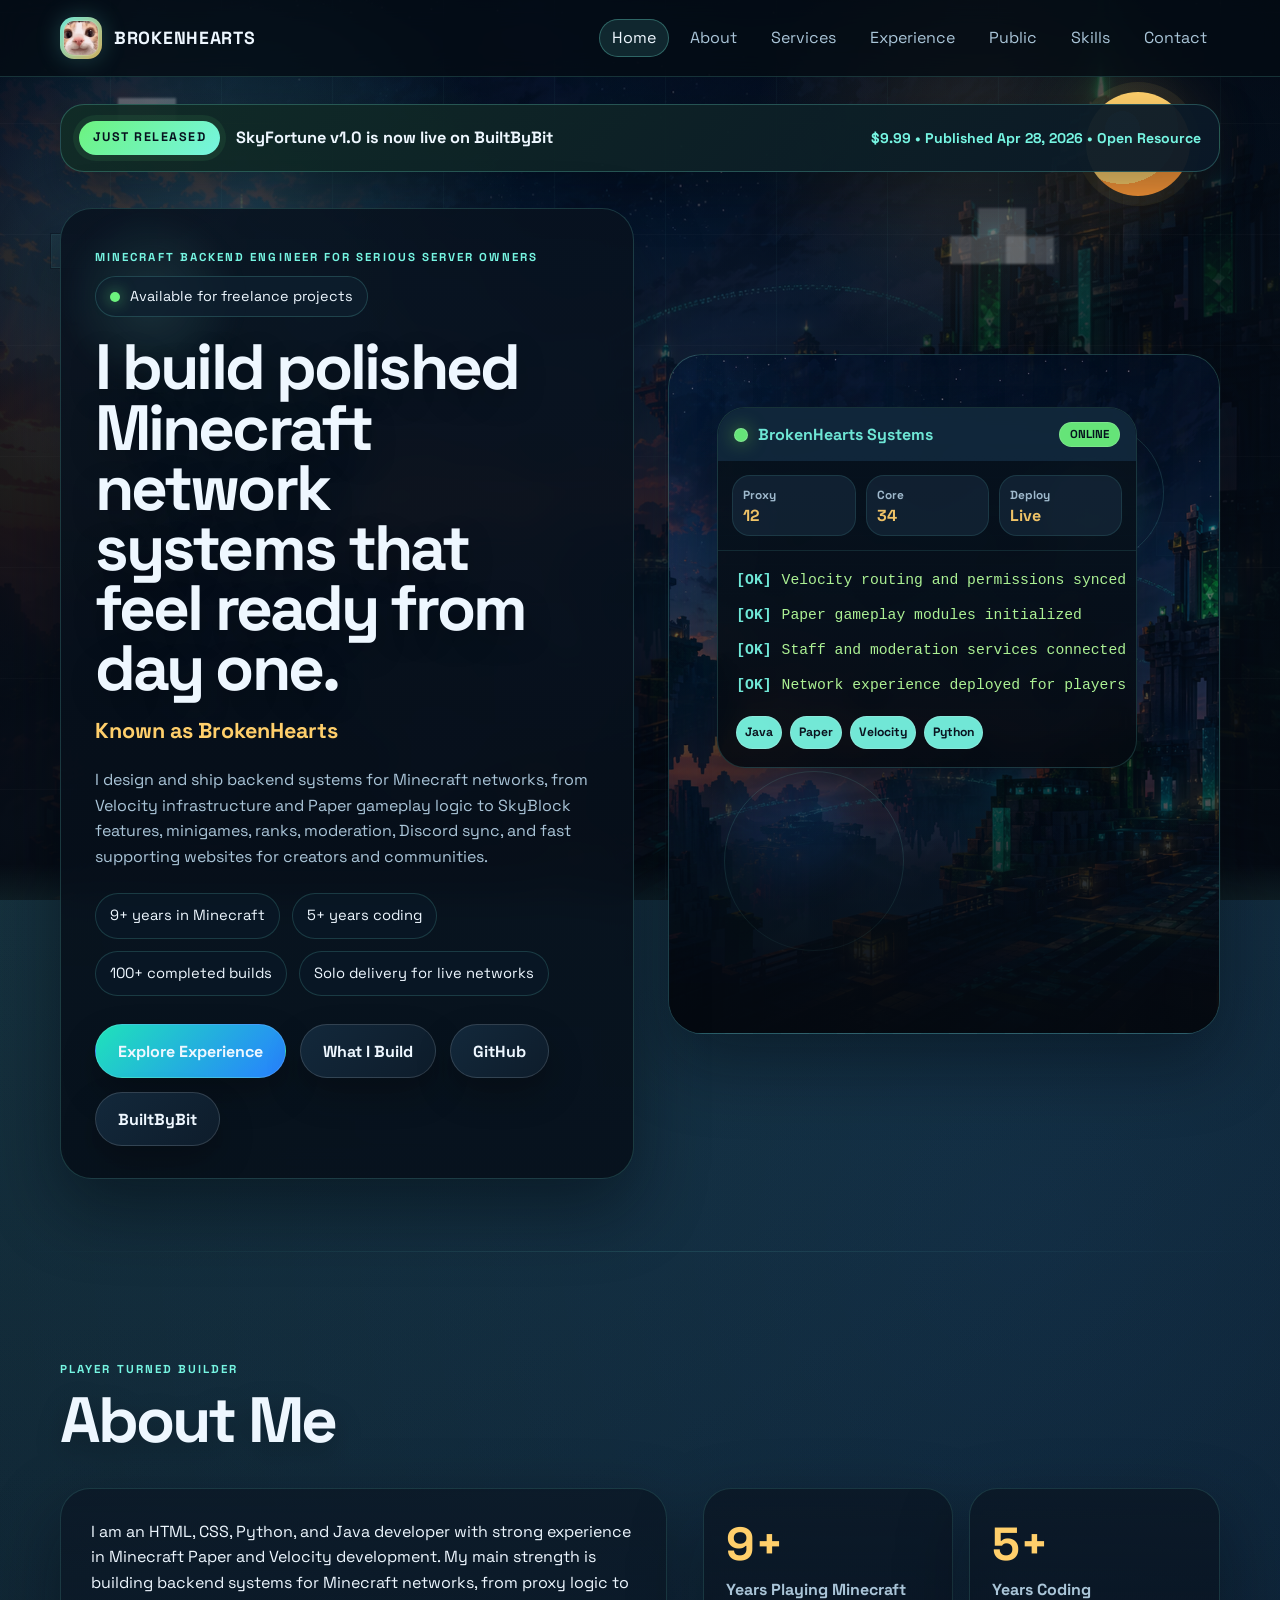
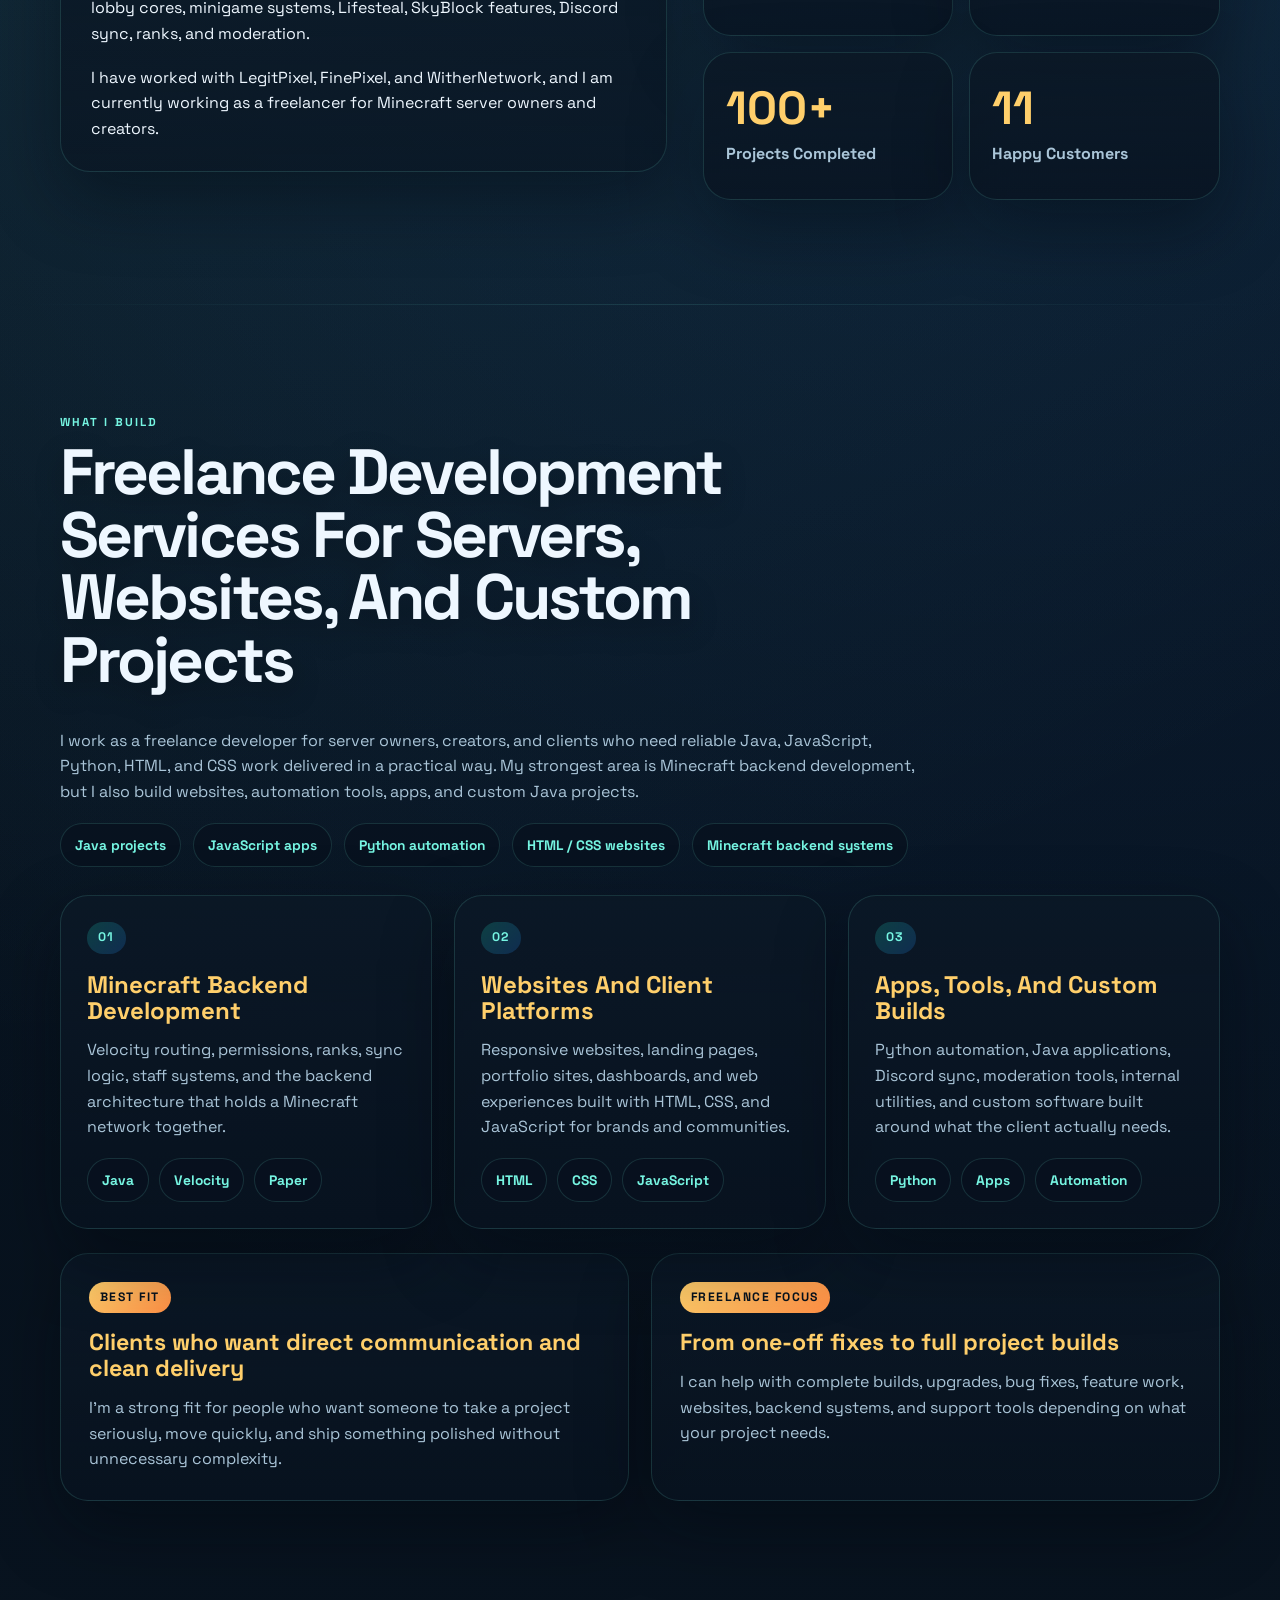
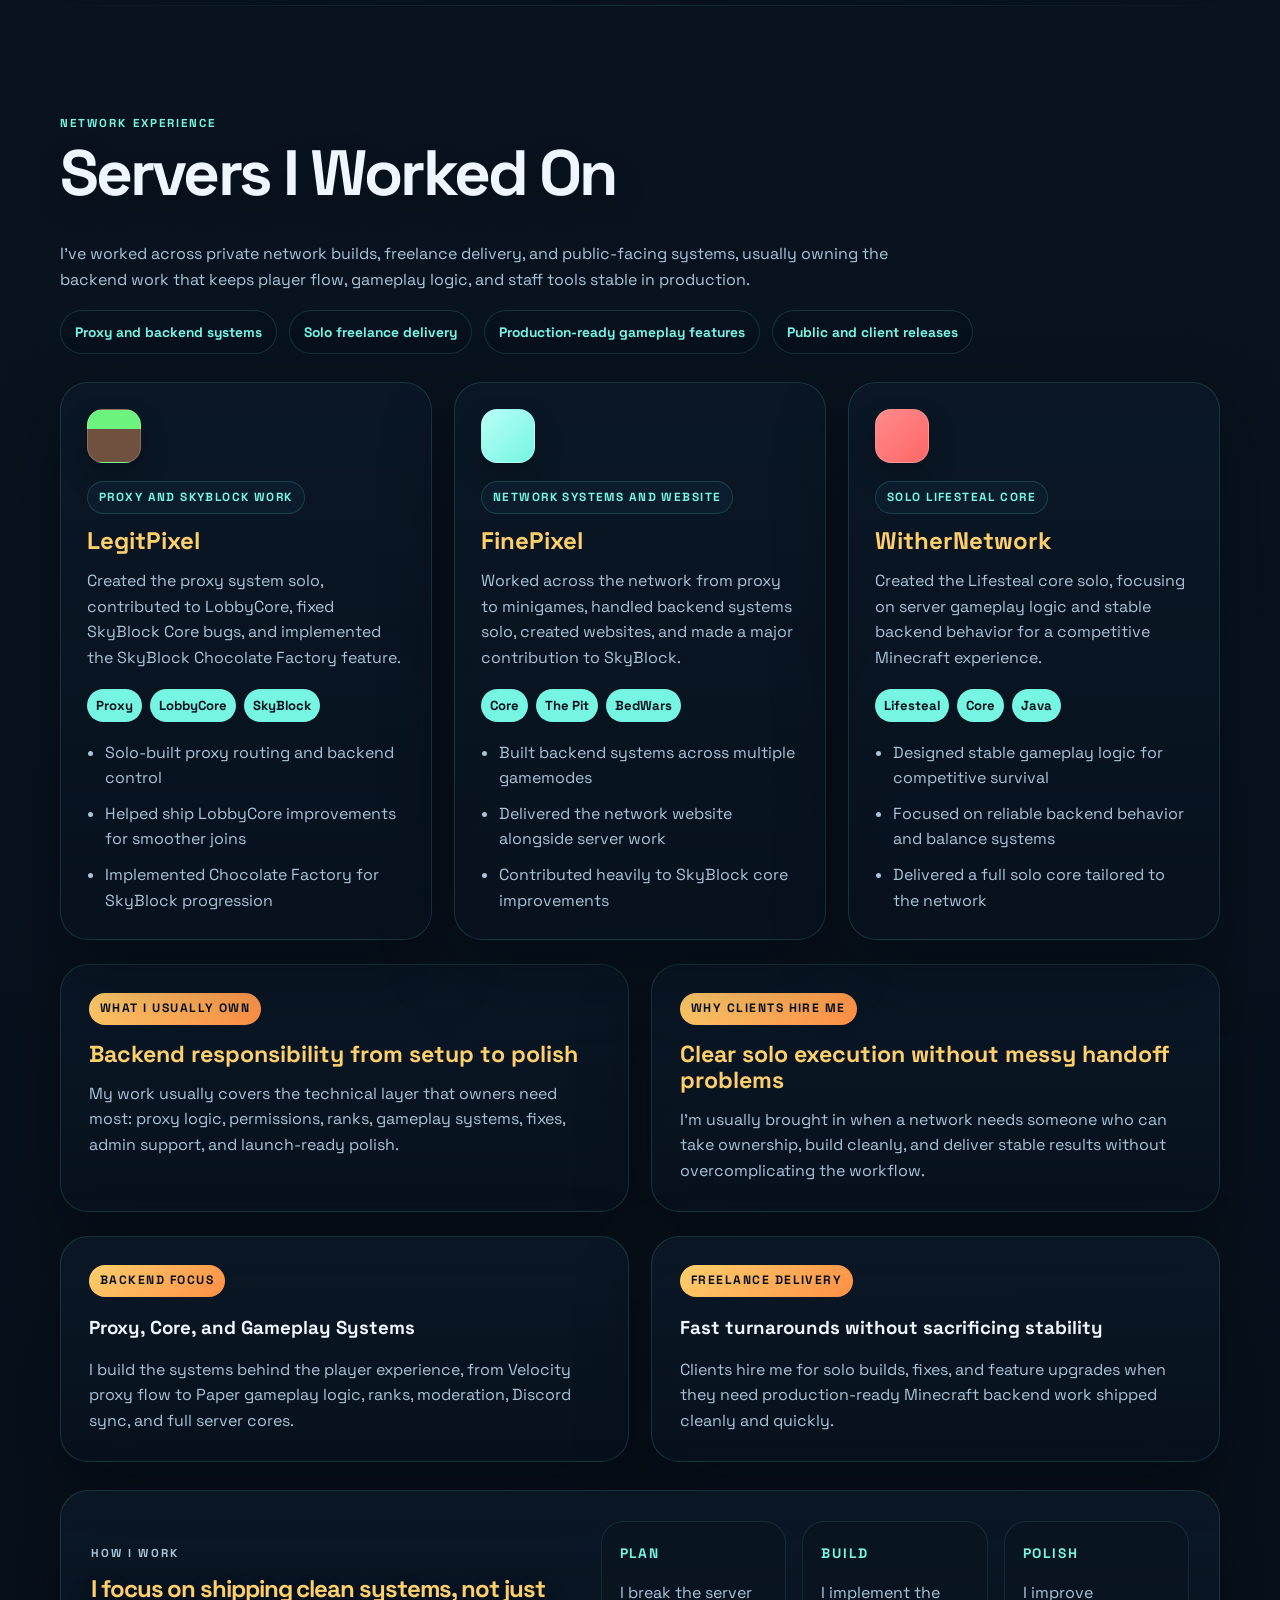
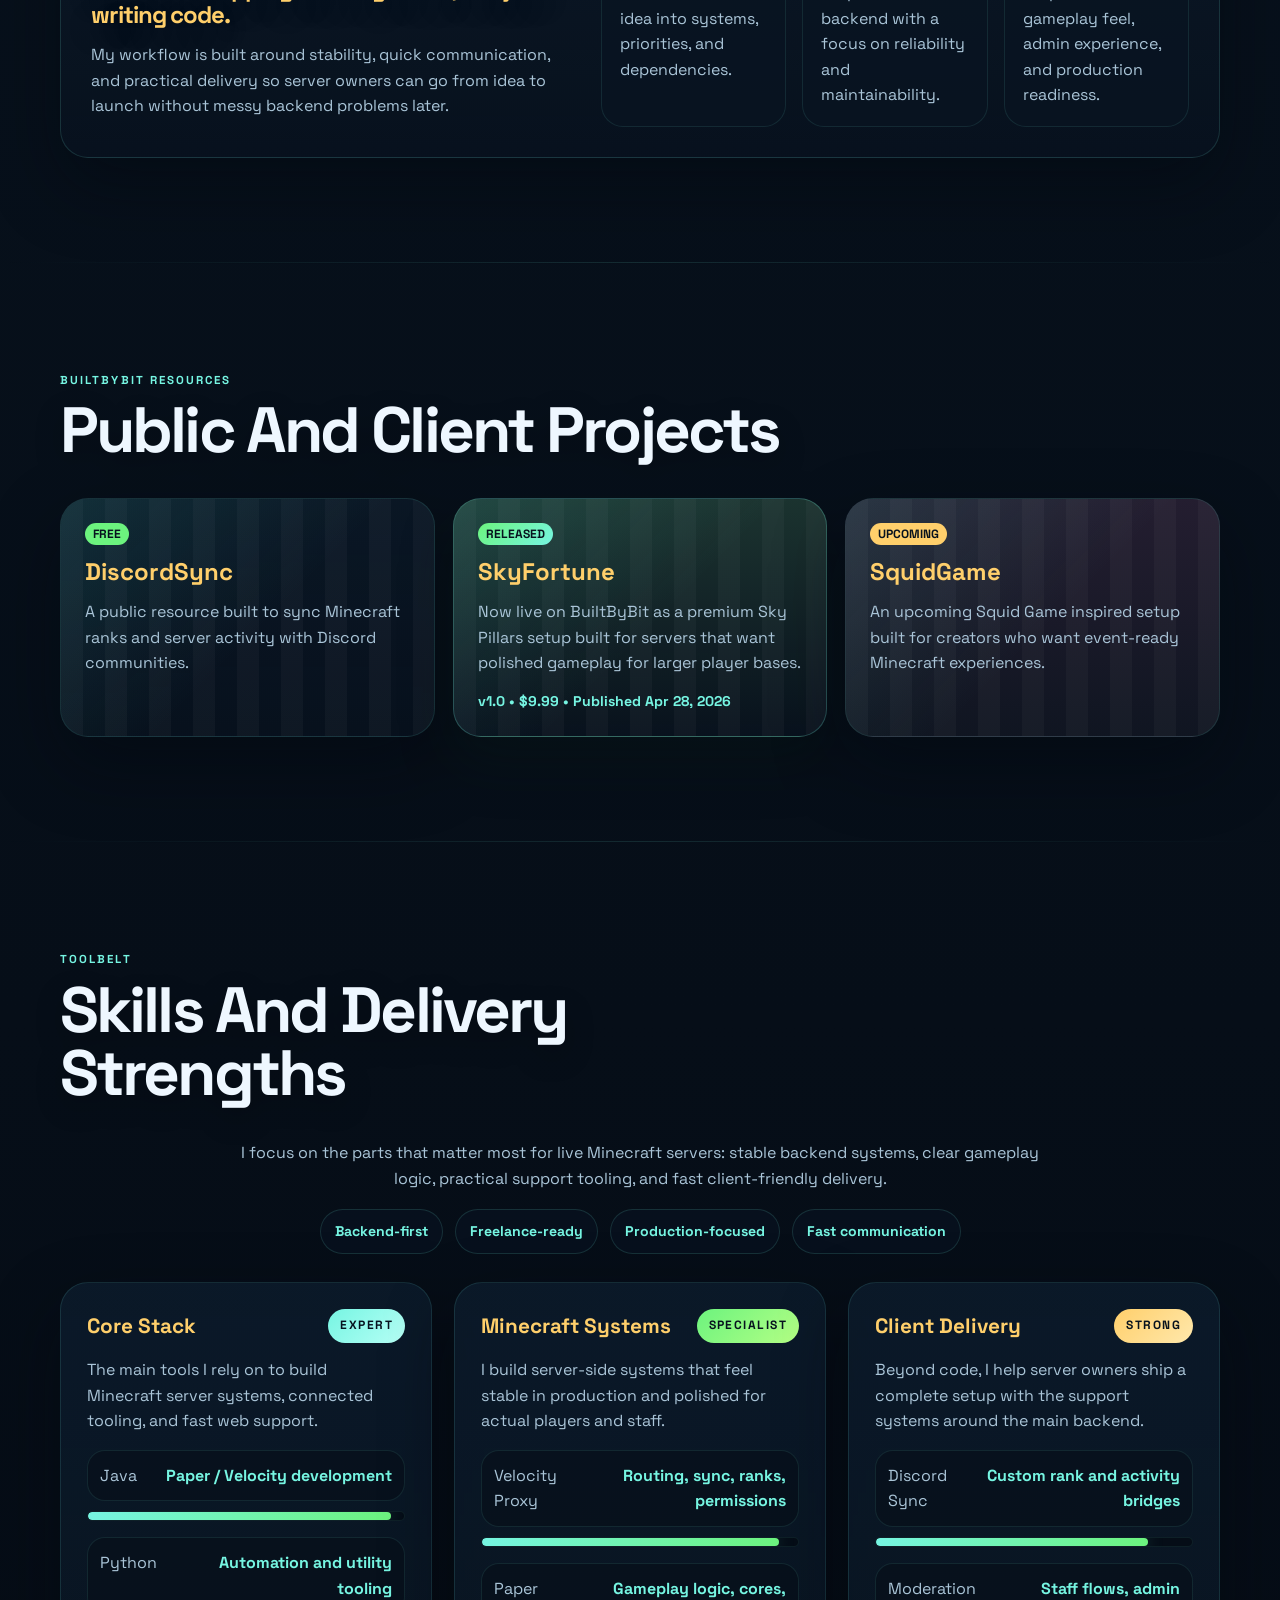
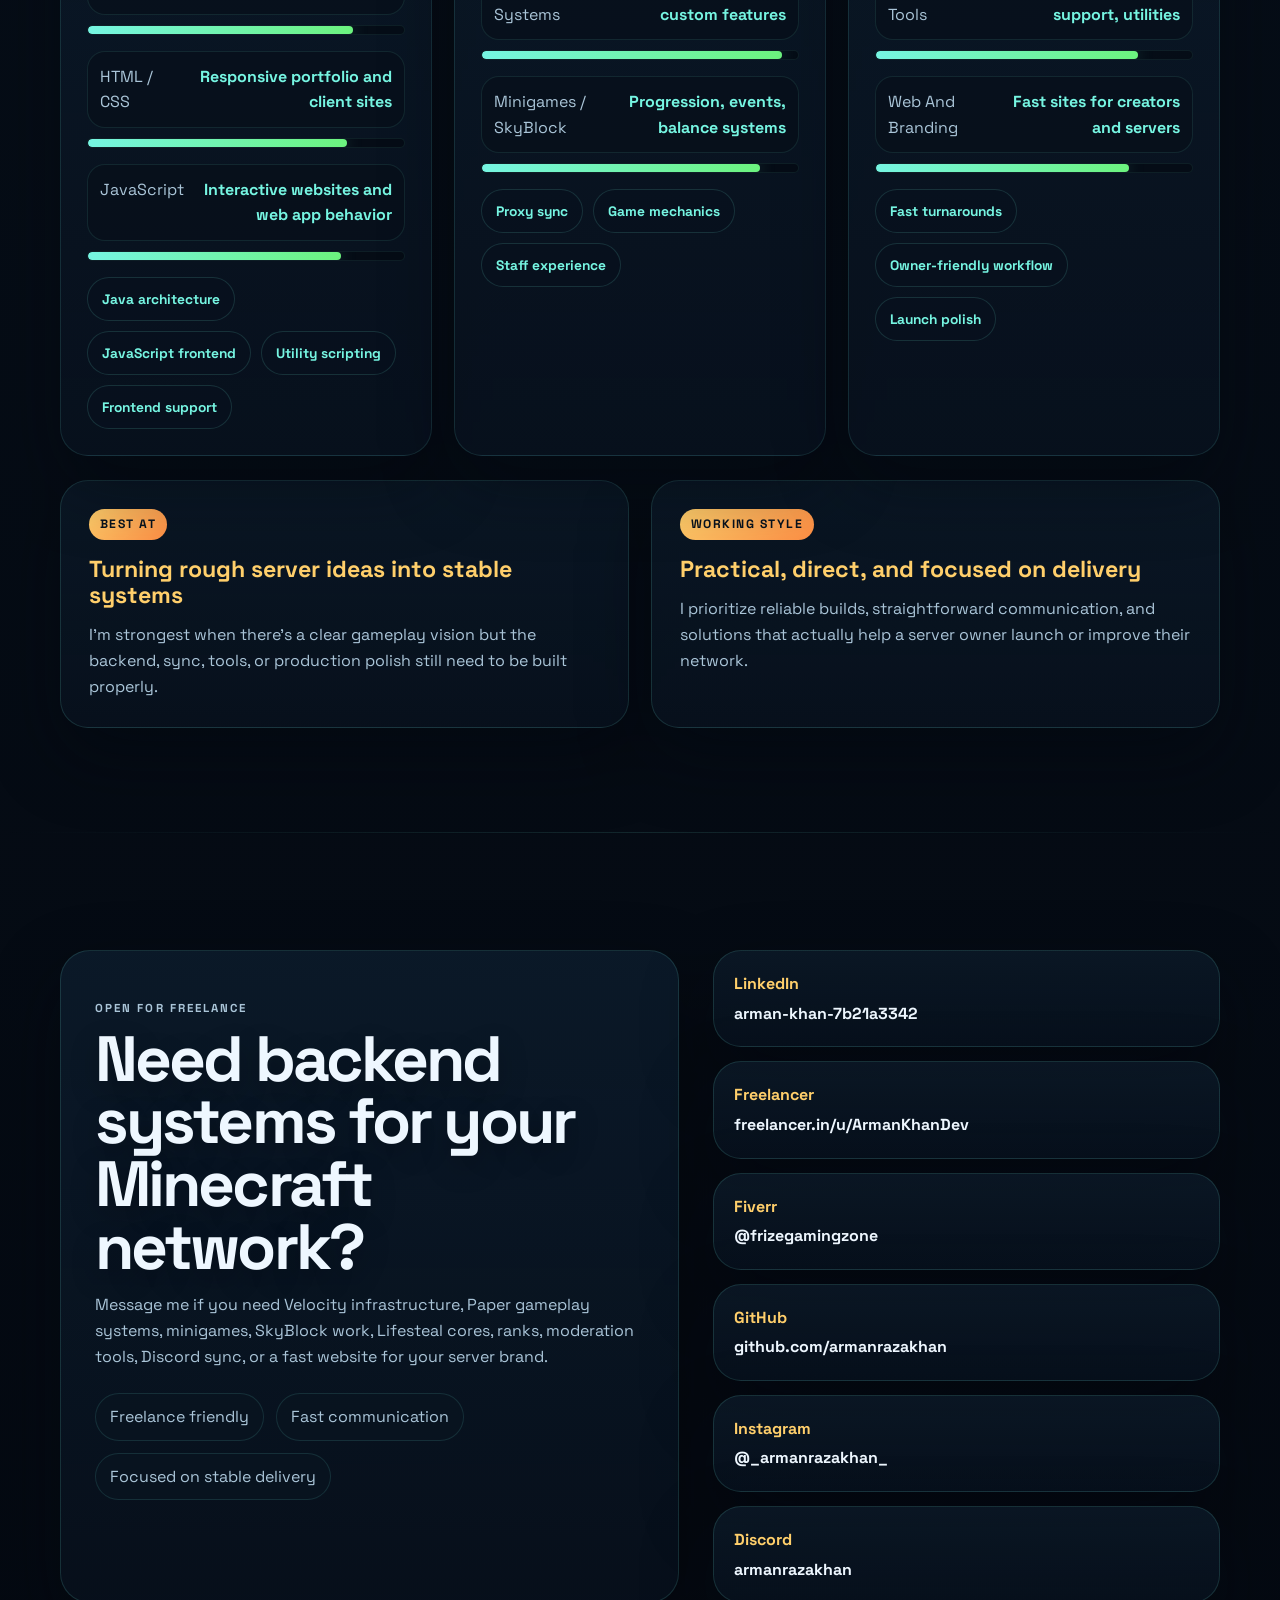
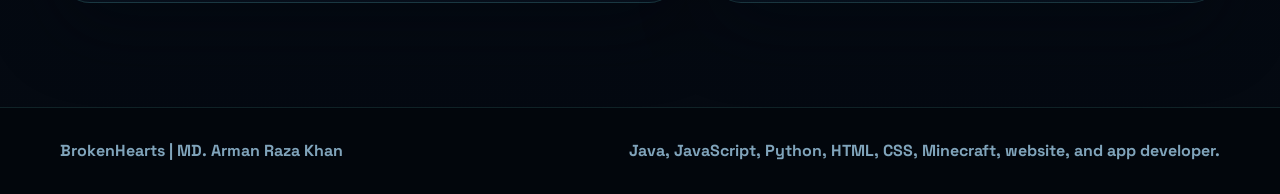
==== commit 97afdb51: "Improvements" ====
--- a/index.html
+++ b/index.html
@@ -5,7 +5,7 @@
     <meta name="viewport" content="width=device-width, initial-scale=1.0">
     <meta name="description" content="Minecraft Paper, Velocity, web, Python, and Java developer portfolio for MD. Arman Raza Khan, also known as BrokenHearts, featuring network experience and public projects.">
     <title>BrokenHearts | Minecraft Developer Portfolio</title>
-    <link rel="stylesheet" href="style.css">
+    <link rel="stylesheet" href="style.css?v=20260501e">
 </head>
 <body>
     <div class="world-bg" aria-hidden="true">
@@ -20,7 +20,9 @@
     <nav class="navbar">
         <div class="container nav-inner">
             <a class="logo" href="#home" aria-label="BrokenHearts home">
-                <span class="logo-cube"></span>
+                <span class="logo-avatar-wrap">
+                    <img class="logo-avatar" src="assets/profile-pfp.png?v=20260501e" alt="BrokenHearts profile picture">
+                </span>
                 <span>BrokenHearts</span>
             </a>
             <button class="menu-toggle" type="button" aria-label="Toggle navigation" aria-expanded="false">
@@ -41,6 +43,16 @@
     </nav>
 
     <main>
+        <section class="release-banner-section">
+            <div class="container">
+                <a class="release-banner" href="https://builtbybit.com/resources/skyfortune.105034/" target="_blank" rel="noreferrer" aria-label="SkyFortune is now released on BuiltByBit">
+                    <span class="release-badge">Just Released</span>
+                    <strong>SkyFortune v1.0 is now live on BuiltByBit</strong>
+                    <span class="release-meta">$9.99 • Published Apr 28, 2026 • Open Resource</span>
+                </a>
+            </div>
+        </section>
+
         <section id="home" class="hero">
             <div class="container hero-grid">
                 <div class="hero-copy">
@@ -168,23 +180,60 @@
             <div class="container">
                 <div class="section-header">
                     <p class="eyebrow">What I build</p>
-                    <h2>Production-ready systems for Minecraft networks</h2>
+                    <h2>Freelance Development Services For Servers, Websites, And Custom Projects</h2>
+                </div>
+                <div class="services-intro">
+                    <p>I work as a freelance developer for server owners, creators, and clients who need reliable Java, JavaScript, Python, HTML, and CSS work delivered in a practical way. My strongest area is Minecraft backend development, but I also build websites, automation tools, apps, and custom Java projects.</p>
+                    <div class="services-pills">
+                        <span>Java projects</span>
+                        <span>JavaScript apps</span>
+                        <span>Python automation</span>
+                        <span>HTML / CSS websites</span>
+                        <span>Minecraft backend systems</span>
+                    </div>
                 </div>
                 <div class="services-grid">
                     <article class="service-card">
                         <span class="service-step">01</span>
-                        <h3>Core Network Systems</h3>
-                        <p>Velocity routing, player flow, permissions, ranks, sync logic, and the backend pieces that hold a network together.</p>
+                        <h3>Minecraft Backend Development</h3>
+                        <p>Velocity routing, permissions, ranks, sync logic, staff systems, and the backend architecture that holds a Minecraft network together.</p>
+                        <div class="service-tags">
+                            <span>Java</span>
+                            <span>Velocity</span>
+                            <span>Paper</span>
+                        </div>
                     </article>
                     <article class="service-card">
                         <span class="service-step">02</span>
-                        <h3>Gameplay And Progression</h3>
-                        <p>Minigames, Lifesteal, SkyBlock systems, custom features, and server mechanics designed for stable live gameplay.</p>
+                        <h3>Websites And Client Platforms</h3>
+                        <p>Responsive websites, landing pages, portfolio sites, dashboards, and web experiences built with HTML, CSS, and JavaScript for brands and communities.</p>
+                        <div class="service-tags">
+                            <span>HTML</span>
+                            <span>CSS</span>
+                            <span>JavaScript</span>
+                        </div>
                     </article>
                     <article class="service-card">
                         <span class="service-step">03</span>
-                        <h3>Tools Around The Server</h3>
-                        <p>Discord sync, moderation tooling, automation, internal utilities, and websites that support the full creator experience.</p>
+                        <h3>Apps, Tools, And Custom Builds</h3>
+                        <p>Python automation, Java applications, Discord sync, moderation tools, internal utilities, and custom software built around what the client actually needs.</p>
+                        <div class="service-tags">
+                            <span>Python</span>
+                            <span>Apps</span>
+                            <span>Automation</span>
+                        </div>
+                    </article>
+                </div>
+                <div class="services-support-grid">
+                    <article class="services-support-card">
+                        <span class="summary-kicker">Best Fit</span>
+                        <h3>Clients who want direct communication and clean delivery</h3>
+                        <p>I’m a strong fit for people who want someone to take a project seriously, move quickly, and ship something polished without unnecessary complexity.</p>
+                    </article>
+                    <article class="services-support-card">
+                        <span class="summary-kicker">Freelance Focus</span>
+                        <h3>From one-off fixes to full project builds</h3>
+                        <p>I can help with complete builds, upgrades, bug fixes, feature work, websites, backend systems, and support tools depending on what your project needs.</p>
                     </article>
                 </div>
             </div>
@@ -196,9 +245,19 @@
                     <p class="eyebrow">Network experience</p>
                     <h2>Servers I Worked On</h2>
                 </div>
+                <div class="experience-intro">
+                    <p>I’ve worked across private network builds, freelance delivery, and public-facing systems, usually owning the backend work that keeps player flow, gameplay logic, and staff tools stable in production.</p>
+                    <div class="experience-proofbar">
+                        <span>Proxy and backend systems</span>
+                        <span>Solo freelance delivery</span>
+                        <span>Production-ready gameplay features</span>
+                        <span>Public and client releases</span>
+                    </div>
+                </div>
                 <div class="experience-grid">
                     <article class="server-card">
                         <div class="server-icon grass-block"></div>
+                        <span class="server-role">Proxy And SkyBlock Work</span>
                         <h3>LegitPixel</h3>
                         <p>
                             Created the proxy system solo, contributed to LobbyCore, fixed SkyBlock Core bugs,
@@ -217,6 +276,7 @@
                     </article>
                     <article class="server-card">
                         <div class="server-icon diamond-block"></div>
+                        <span class="server-role">Network Systems And Website</span>
                         <h3>FinePixel</h3>
                         <p>
                             Worked across the network from proxy to minigames, handled backend systems solo,
@@ -235,6 +295,7 @@
                     </article>
                     <article class="server-card">
                         <div class="server-icon redstone-block"></div>
+                        <span class="server-role">Solo Lifesteal Core</span>
                         <h3>WitherNetwork</h3>
                         <p>
                             Created the Lifesteal core solo, focusing on server gameplay logic and stable
@@ -252,6 +313,18 @@
                         </ul>
                     </article>
                 </div>
+                <div class="experience-summary-grid">
+                    <article class="experience-summary-card">
+                        <span class="summary-kicker">What I usually own</span>
+                        <h3>Backend responsibility from setup to polish</h3>
+                        <p>My work usually covers the technical layer that owners need most: proxy logic, permissions, ranks, gameplay systems, fixes, admin support, and launch-ready polish.</p>
+                    </article>
+                    <article class="experience-summary-card">
+                        <span class="summary-kicker">Why clients hire me</span>
+                        <h3>Clear solo execution without messy handoff problems</h3>
+                        <p>I’m usually brought in when a network needs someone who can take ownership, build cleanly, and deliver stable results without overcomplicating the workflow.</p>
+                    </article>
+                </div>
                 <div class="experience-highlights">
                     <article class="highlight-card">
                         <span class="highlight-label">Backend Focus</span>
@@ -300,10 +373,11 @@
                         <h3>DiscordSync</h3>
                         <p>A public resource built to sync Minecraft ranks and server activity with Discord communities.</p>
                     </a>
-                    <a class="public-card premium-card" href="https://builtbybit.com/members/brokenhearts696.789879/" target="_blank" rel="noreferrer">
-                        <span class="project-status premium">Paid</span>
+                    <a class="public-card premium-card release-card" href="https://builtbybit.com/resources/skyfortune.105034/" target="_blank" rel="noreferrer">
+                        <span class="project-status released">Released</span>
                         <h3>SkyFortune</h3>
-                        <p>A paid project focused on polished custom gameplay and premium server-side systems for Minecraft networks.</p>
+                        <p>Now live on BuiltByBit as a premium Sky Pillars setup built for servers that want polished gameplay for larger player bases.</p>
+                        <span class="project-meta">v1.0 • $9.99 • Published Apr 28, 2026</span>
                     </a>
                     <a class="public-card upcoming-card" href="https://builtbybit.com/members/brokenhearts696.789879/" target="_blank" rel="noreferrer">
                         <span class="project-status upcoming">Upcoming</span>
@@ -317,29 +391,116 @@
             <div class="container">
                 <div class="section-header">
                     <p class="eyebrow">Toolbelt</p>
-                    <h2>Skills</h2>
+                    <h2>Skills And Delivery Strengths</h2>
+                </div>
+                <div class="skills-intro">
+                    <p>I focus on the parts that matter most for live Minecraft servers: stable backend systems, clear gameplay logic, practical support tooling, and fast client-friendly delivery.</p>
+                    <div class="skills-pills">
+                        <span>Backend-first</span>
+                        <span>Freelance-ready</span>
+                        <span>Production-focused</span>
+                        <span>Fast communication</span>
+                    </div>
                 </div>
                 <div class="skills-grid">
                     <article class="skill-category">
-                        <h3>Languages</h3>
-                        <div class="skill-row"><span>Java</span><strong>Paper / Velocity</strong></div>
-                        <div class="skill-row"><span>Python</span><strong>Automation</strong></div>
-                        <div class="skill-row"><span>HTML</span><strong>Websites</strong></div>
-                        <div class="skill-row"><span>CSS</span><strong>Responsive UI</strong></div>
+                        <div class="skill-head">
+                            <h3>Core Stack</h3>
+                            <span class="skill-level expert">Expert</span>
+                        </div>
+                        <p class="skill-copy">The main tools I rely on to build Minecraft server systems, connected tooling, and fast web support.</p>
+                        <div class="skill-row">
+                            <span>Java</span>
+                            <strong>Paper / Velocity development</strong>
+                        </div>
+                        <div class="skill-meter"><span style="width: 96%"></span></div>
+                        <div class="skill-row">
+                            <span>Python</span>
+                            <strong>Automation and utility tooling</strong>
+                        </div>
+                        <div class="skill-meter"><span style="width: 84%"></span></div>
+                        <div class="skill-row">
+                            <span>HTML / CSS</span>
+                            <strong>Responsive portfolio and client sites</strong>
+                        </div>
+                        <div class="skill-meter"><span style="width: 82%"></span></div>
+                        <div class="skill-row">
+                            <span>JavaScript</span>
+                            <strong>Interactive websites and web app behavior</strong>
+                        </div>
+                        <div class="skill-meter"><span style="width: 80%"></span></div>
+                        <div class="skill-notes">
+                            <span>Java architecture</span>
+                            <span>JavaScript frontend</span>
+                            <span>Utility scripting</span>
+                            <span>Frontend support</span>
+                        </div>
                     </article>
                     <article class="skill-category">
-                        <h3>Minecraft Development</h3>
-                        <div class="skill-row"><span>Paper Systems</span><strong>Expert</strong></div>
-                        <div class="skill-row"><span>Velocity Proxy</span><strong>Expert</strong></div>
-                        <div class="skill-row"><span>Minigames</span><strong>Backend</strong></div>
-                        <div class="skill-row"><span>SkyBlock</span><strong>Core Features</strong></div>
+                        <div class="skill-head">
+                            <h3>Minecraft Systems</h3>
+                            <span class="skill-level specialist">Specialist</span>
+                        </div>
+                        <p class="skill-copy">I build server-side systems that feel stable in production and polished for actual players and staff.</p>
+                        <div class="skill-row">
+                            <span>Velocity Proxy</span>
+                            <strong>Routing, sync, ranks, permissions</strong>
+                        </div>
+                        <div class="skill-meter"><span style="width: 94%"></span></div>
+                        <div class="skill-row">
+                            <span>Paper Systems</span>
+                            <strong>Gameplay logic, cores, custom features</strong>
+                        </div>
+                        <div class="skill-meter"><span style="width: 95%"></span></div>
+                        <div class="skill-row">
+                            <span>Minigames / SkyBlock</span>
+                            <strong>Progression, events, balance systems</strong>
+                        </div>
+                        <div class="skill-meter"><span style="width: 88%"></span></div>
+                        <div class="skill-notes">
+                            <span>Proxy sync</span>
+                            <span>Game mechanics</span>
+                            <span>Staff experience</span>
+                        </div>
                     </article>
                     <article class="skill-category">
-                        <h3>Freelance Builds</h3>
-                        <div class="skill-row"><span>Discord Sync</span><strong>Custom</strong></div>
-                        <div class="skill-row"><span>Ranks</span><strong>Velocity</strong></div>
-                        <div class="skill-row"><span>Moderation</span><strong>Tools</strong></div>
-                        <div class="skill-row"><span>Websites</span><strong>Fast Delivery</strong></div>
+                        <div class="skill-head">
+                            <h3>Client Delivery</h3>
+                            <span class="skill-level strong">Strong</span>
+                        </div>
+                        <p class="skill-copy">Beyond code, I help server owners ship a complete setup with the support systems around the main backend.</p>
+                        <div class="skill-row">
+                            <span>Discord Sync</span>
+                            <strong>Custom rank and activity bridges</strong>
+                        </div>
+                        <div class="skill-meter"><span style="width: 86%"></span></div>
+                        <div class="skill-row">
+                            <span>Moderation Tools</span>
+                            <strong>Staff flows, admin support, utilities</strong>
+                        </div>
+                        <div class="skill-meter"><span style="width: 83%"></span></div>
+                        <div class="skill-row">
+                            <span>Web And Branding</span>
+                            <strong>Fast sites for creators and servers</strong>
+                        </div>
+                        <div class="skill-meter"><span style="width: 80%"></span></div>
+                        <div class="skill-notes">
+                            <span>Fast turnarounds</span>
+                            <span>Owner-friendly workflow</span>
+                            <span>Launch polish</span>
+                        </div>
+                    </article>
+                </div>
+                <div class="skills-support-grid">
+                    <article class="skills-support-card">
+                        <span class="summary-kicker">Best At</span>
+                        <h3>Turning rough server ideas into stable systems</h3>
+                        <p>I’m strongest when there’s a clear gameplay vision but the backend, sync, tools, or production polish still need to be built properly.</p>
+                    </article>
+                    <article class="skills-support-card">
+                        <span class="summary-kicker">Working Style</span>
+                        <h3>Practical, direct, and focused on delivery</h3>
+                        <p>I prioritize reliable builds, straightforward communication, and solutions that actually help a server owner launch or improve their network.</p>
                     </article>
                 </div>
             </div>
@@ -362,6 +523,18 @@
                     </div>
                 </div>
                 <div class="contact-links">
+                    <a class="contact-card" href="https://www.linkedin.com/in/arman-khan-7b21a3342" target="_blank" rel="noreferrer">
+                        <span>LinkedIn</span>
+                        <strong>arman-khan-7b21a3342</strong>
+                    </a>
+                    <a class="contact-card" href="https://www.freelancer.in/u/ArmanKhanDev" target="_blank" rel="noreferrer">
+                        <span>Freelancer</span>
+                        <strong>freelancer.in/u/ArmanKhanDev</strong>
+                    </a>
+                    <a class="contact-card" href="https://www.fiverr.com/frizegamingzone" target="_blank" rel="noreferrer">
+                        <span>Fiverr</span>
+                        <strong>@frizegamingzone</strong>
+                    </a>
                     <a class="contact-card" href="https://github.com/armanrazakhan/" target="_blank" rel="noreferrer">
                         <span>GitHub</span>
                         <strong>github.com/armanrazakhan</strong>
@@ -382,11 +555,11 @@
     <footer class="footer">
         <div class="container footer-inner">
             <p>BrokenHearts | MD. Arman Raza Khan</p>
-            <p>Java, Paper, Velocity, Python, HTML and CSS developer.</p>
+            <p>Java, JavaScript, Python, HTML, CSS, Minecraft, website, and app developer.</p>
         </div>
     </footer>
 
-    <script src="script.js"></script>
+    <script src="script.js?v=20260501e"></script>
 </body>
 </html>
 
--- a/style.css
+++ b/style.css
@@ -80,7 +80,7 @@
     background:
         linear-gradient(180deg, rgba(5, 10, 18, 0.2), rgba(5, 10, 18, 0.84)),
         linear-gradient(90deg, rgba(4, 11, 19, 0.78), rgba(4, 11, 19, 0.3) 42%, rgba(4, 11, 19, 0.8)),
-        url("assets/portfolio-network-bg.png") center top / cover no-repeat;
+        url("assets/portfolio-network-bg.png?v=20260501e") center top / cover no-repeat;
 }
 
 .world-bg::before,
@@ -193,6 +193,61 @@
     backdrop-filter: blur(14px);
 }
 
+.release-banner-section {
+    padding-top: 104px;
+}
+
+.release-banner {
+    display: grid;
+    grid-template-columns: auto 1fr auto;
+    gap: 16px;
+    align-items: center;
+    padding: 16px 18px;
+    color: var(--text);
+    text-decoration: none;
+    background:
+        linear-gradient(135deg, rgba(17, 44, 38, 0.96), rgba(10, 24, 39, 0.96)),
+        repeating-linear-gradient(90deg, rgba(255, 255, 255, 0.03) 0 20px, transparent 20px 40px);
+    border: 1px solid rgba(118, 245, 226, 0.24);
+    border-radius: 24px;
+    box-shadow: 0 22px 48px rgba(1, 8, 15, 0.34);
+    transition: transform var(--transition), border-color var(--transition), box-shadow var(--transition);
+}
+
+.release-banner:hover {
+    transform: translateY(-3px);
+    border-color: rgba(118, 245, 226, 0.42);
+    box-shadow: 0 28px 56px rgba(1, 8, 15, 0.42);
+}
+
+.release-badge {
+    display: inline-flex;
+    align-items: center;
+    justify-content: center;
+    min-height: 34px;
+    padding: 0 14px;
+    color: var(--ink);
+    background: linear-gradient(135deg, var(--grass), var(--diamond));
+    border-radius: 999px;
+    font-size: 0.78rem;
+    font-weight: 700;
+    letter-spacing: 0.12em;
+    text-transform: uppercase;
+    box-shadow: 0 0 0 6px rgba(108, 243, 126, 0.08);
+}
+
+.release-banner strong {
+    font-size: 1.02rem;
+    line-height: 1.35;
+}
+
+.release-meta,
+.project-meta {
+    color: var(--diamond);
+    font-size: 0.88rem;
+    font-weight: 700;
+}
+
 .nav-inner {
     min-height: 76px;
     display: flex;
@@ -212,13 +267,25 @@
     text-transform: uppercase;
 }
 
-.logo-cube {
-    width: 28px;
-    height: 28px;
-    background: linear-gradient(180deg, rgba(118, 245, 226, 0.9), rgba(44, 139, 93, 0.9));
-    border: 2px solid rgba(255, 255, 255, 0.18);
-    box-shadow: 0 0 28px rgba(118, 245, 226, 0.25);
-    transform: rotate(45deg);
+.logo-avatar-wrap {
+    display: inline-flex;
+    align-items: center;
+    justify-content: center;
+    width: 42px;
+    height: 42px;
+    padding: 3px;
+    background: linear-gradient(135deg, rgba(118, 245, 226, 0.95), rgba(255, 207, 107, 0.82));
+    border-radius: 14px;
+    box-shadow: 0 0 24px rgba(118, 245, 226, 0.22);
+}
+
+.logo-avatar {
+    width: 100%;
+    height: 100%;
+    display: block;
+    object-fit: cover;
+    border-radius: 11px;
+    border: 1px solid rgba(255, 255, 255, 0.18);
 }
 
 .nav-links {
@@ -271,7 +338,7 @@
     min-height: 100vh;
     display: flex;
     align-items: center;
-    padding: 132px 0 72px;
+    padding: 36px 0 72px;
 }
 
 .hero-grid {
@@ -499,7 +566,7 @@
 .scene-art {
     background:
         linear-gradient(180deg, rgba(4, 9, 16, 0.28), rgba(4, 9, 16, 0.86)),
-        url("assets/portfolio-network-bg.png") center / cover no-repeat;
+        url("assets/portfolio-network-bg.png?v=20260501e") center / cover no-repeat;
     opacity: 0.84;
     transform: scale(1.01);
 }
@@ -830,6 +897,62 @@
     border-color: rgba(118, 245, 226, 0.22);
 }
 
+.services-intro {
+    margin-bottom: 28px;
+}
+
+.services-intro p {
+    max-width: 860px;
+    color: var(--muted);
+    font-size: 1rem;
+}
+
+.services-pills {
+    display: flex;
+    flex-wrap: wrap;
+    gap: 12px;
+    margin-top: 18px;
+}
+
+.services-pills span,
+.service-tags span {
+    padding: 10px 14px;
+    background: rgba(8, 18, 31, 0.82);
+    border: 1px solid rgba(118, 245, 226, 0.14);
+    border-radius: 999px;
+    color: var(--diamond);
+    font-size: 0.86rem;
+    font-weight: 700;
+}
+
+.experience-intro {
+    margin-bottom: 28px;
+}
+
+.experience-intro p {
+    max-width: 860px;
+    color: var(--muted);
+    font-size: 1rem;
+}
+
+.experience-proofbar {
+    display: flex;
+    flex-wrap: wrap;
+    gap: 12px;
+    margin-top: 18px;
+}
+
+.experience-proofbar span,
+.skill-notes span {
+    padding: 10px 14px;
+    background: rgba(8, 18, 31, 0.82);
+    border: 1px solid rgba(118, 245, 226, 0.14);
+    border-radius: 999px;
+    color: var(--diamond);
+    font-size: 0.86rem;
+    font-weight: 700;
+}
+
 .experience-highlights {
     display: grid;
     grid-template-columns: repeat(2, minmax(0, 1fr));
@@ -869,6 +992,28 @@
 .diamond-block { background: linear-gradient(135deg, #b8fff7, var(--diamond)); }
 .redstone-block { background: linear-gradient(135deg, #ff8b8b, var(--redstone)); }
 
+.service-tags {
+    display: flex;
+    flex-wrap: wrap;
+    gap: 10px;
+    margin-top: 18px;
+}
+
+.server-role {
+    display: inline-flex;
+    width: fit-content;
+    margin-bottom: 14px;
+    padding: 6px 11px;
+    border-radius: 999px;
+    color: var(--diamond);
+    background: rgba(13, 31, 48, 0.84);
+    border: 1px solid rgba(118, 245, 226, 0.16);
+    font-size: 0.74rem;
+    font-weight: 700;
+    letter-spacing: 0.12em;
+    text-transform: uppercase;
+}
+
 .tag-list {
     display: flex;
     flex-wrap: wrap;
@@ -893,6 +1038,54 @@
 
 .impact-list li + li {
     margin-top: 10px;
+}
+
+.experience-summary-grid,
+.services-support-grid,
+.skills-support-grid {
+    display: grid;
+    grid-template-columns: repeat(2, minmax(0, 1fr));
+    gap: 22px;
+    margin-top: 24px;
+}
+
+.services-support-card,
+.experience-summary-card,
+.skills-support-card {
+    padding: 28px;
+    background: linear-gradient(180deg, rgba(11, 24, 38, 0.9), rgba(8, 18, 31, 0.76));
+    border: 1px solid var(--border);
+    border-radius: 28px;
+    box-shadow: var(--shadow);
+}
+
+.summary-kicker {
+    display: inline-flex;
+    width: fit-content;
+    padding: 6px 11px;
+    color: var(--ink);
+    background: linear-gradient(135deg, var(--gold), #ff8f45);
+    border-radius: 999px;
+    font-size: 0.76rem;
+    font-weight: 700;
+    text-transform: uppercase;
+    letter-spacing: 0.12em;
+}
+
+.experience-summary-card h3,
+.services-support-card h3,
+.skills-support-card h3 {
+    margin-top: 16px;
+    color: var(--gold);
+    font-size: 1.45rem;
+    line-height: 1.12;
+}
+
+.experience-summary-card p,
+.services-support-card p,
+.skills-support-card p {
+    margin-top: 14px;
+    color: var(--muted);
 }
 
 .timeline-panel {
@@ -970,6 +1163,11 @@
     background: linear-gradient(180deg, rgba(29, 54, 49, 0.96), rgba(9, 18, 30, 0.92));
 }
 
+.release-card {
+    border-color: rgba(118, 245, 226, 0.28);
+    box-shadow: 0 26px 54px rgba(6, 22, 18, 0.3);
+}
+
 .project-status {
     width: fit-content;
     margin-bottom: 14px;
@@ -994,9 +1192,96 @@
     background: var(--diamond);
 }
 
+.project-status.released {
+    background: linear-gradient(135deg, var(--grass), var(--diamond));
+}
+
+.project-meta {
+    display: inline-block;
+    margin-top: auto;
+    padding-top: 14px;
+}
+
+.skills-intro {
+    max-width: 820px;
+    margin: 0 auto 28px;
+    text-align: center;
+}
+
+.skills-intro p {
+    color: var(--muted);
+    font-size: 1rem;
+}
+
+.skills-pills {
+    display: flex;
+    justify-content: center;
+    flex-wrap: wrap;
+    gap: 12px;
+    margin-top: 18px;
+}
+
+.skills-pills span {
+    padding: 10px 14px;
+    background: rgba(8, 18, 31, 0.82);
+    border: 1px solid rgba(118, 245, 226, 0.14);
+    border-radius: 999px;
+    color: var(--diamond);
+    font-size: 0.88rem;
+    font-weight: 700;
+}
+
 .skill-category {
     min-height: 320px;
+    padding: 26px;
+    background: linear-gradient(180deg, rgba(12, 27, 43, 0.88), rgba(8, 18, 31, 0.74));
+    border: 1px solid rgba(118, 245, 226, 0.12);
+    border-radius: 28px;
+    box-shadow: var(--shadow);
     transition: transform var(--transition), box-shadow var(--transition), border-color var(--transition);
+}
+
+.skill-head {
+    display: flex;
+    align-items: center;
+    justify-content: space-between;
+    gap: 16px;
+}
+
+.skill-head h3 {
+    font-size: 1.3rem;
+}
+
+.skill-level {
+    display: inline-flex;
+    align-items: center;
+    min-height: 34px;
+    padding: 0 12px;
+    border-radius: 999px;
+    font-size: 0.75rem;
+    font-weight: 700;
+    letter-spacing: 0.12em;
+    text-transform: uppercase;
+}
+
+.skill-level.expert {
+    color: var(--ink);
+    background: linear-gradient(135deg, var(--diamond), #b7fff6);
+}
+
+.skill-level.specialist {
+    color: var(--ink);
+    background: linear-gradient(135deg, var(--grass), #b5ff85);
+}
+
+.skill-level.strong {
+    color: var(--ink);
+    background: linear-gradient(135deg, var(--gold), #ffe8ac);
+}
+
+.skill-copy {
+    margin-top: 14px;
+    color: var(--muted);
 }
 
 .skill-row {
@@ -1017,6 +1302,30 @@
 .skill-row strong {
     color: var(--diamond);
     text-align: right;
+}
+
+.skill-meter {
+    height: 10px;
+    margin-top: 10px;
+    background: rgba(5, 11, 19, 0.68);
+    border: 1px solid rgba(118, 245, 226, 0.08);
+    border-radius: 999px;
+    overflow: hidden;
+}
+
+.skill-meter span {
+    display: block;
+    height: 100%;
+    border-radius: inherit;
+    background: linear-gradient(90deg, var(--diamond), var(--grass));
+    box-shadow: 0 0 18px rgba(118, 245, 226, 0.26);
+}
+
+.skill-notes {
+    display: flex;
+    flex-wrap: wrap;
+    gap: 10px;
+    margin-top: 16px;
 }
 
 .contact {
@@ -1133,7 +1442,10 @@
     .skills-grid,
     .public-grid,
     .experience-highlights,
-    .timeline-steps {
+    .timeline-steps,
+    .services-support-grid,
+    .experience-summary-grid,
+    .skills-support-grid {
         grid-template-columns: 1fr;
     }
 
@@ -1180,8 +1492,26 @@
         border-radius: 18px;
     }
 
+    .release-banner {
+        grid-template-columns: 1fr;
+        justify-items: start;
+    }
+
+    .services-pills,
+    .experience-proofbar,
+    .skills-pills,
+    .skill-notes {
+        justify-content: flex-start;
+    }
+
+    .skill-head,
+    .skill-row {
+        align-items: flex-start;
+        flex-direction: column;
+    }
+
     .hero {
-        padding: 118px 0 54px;
+        padding: 26px 0 54px;
     }
 
     .hero-content-shell {
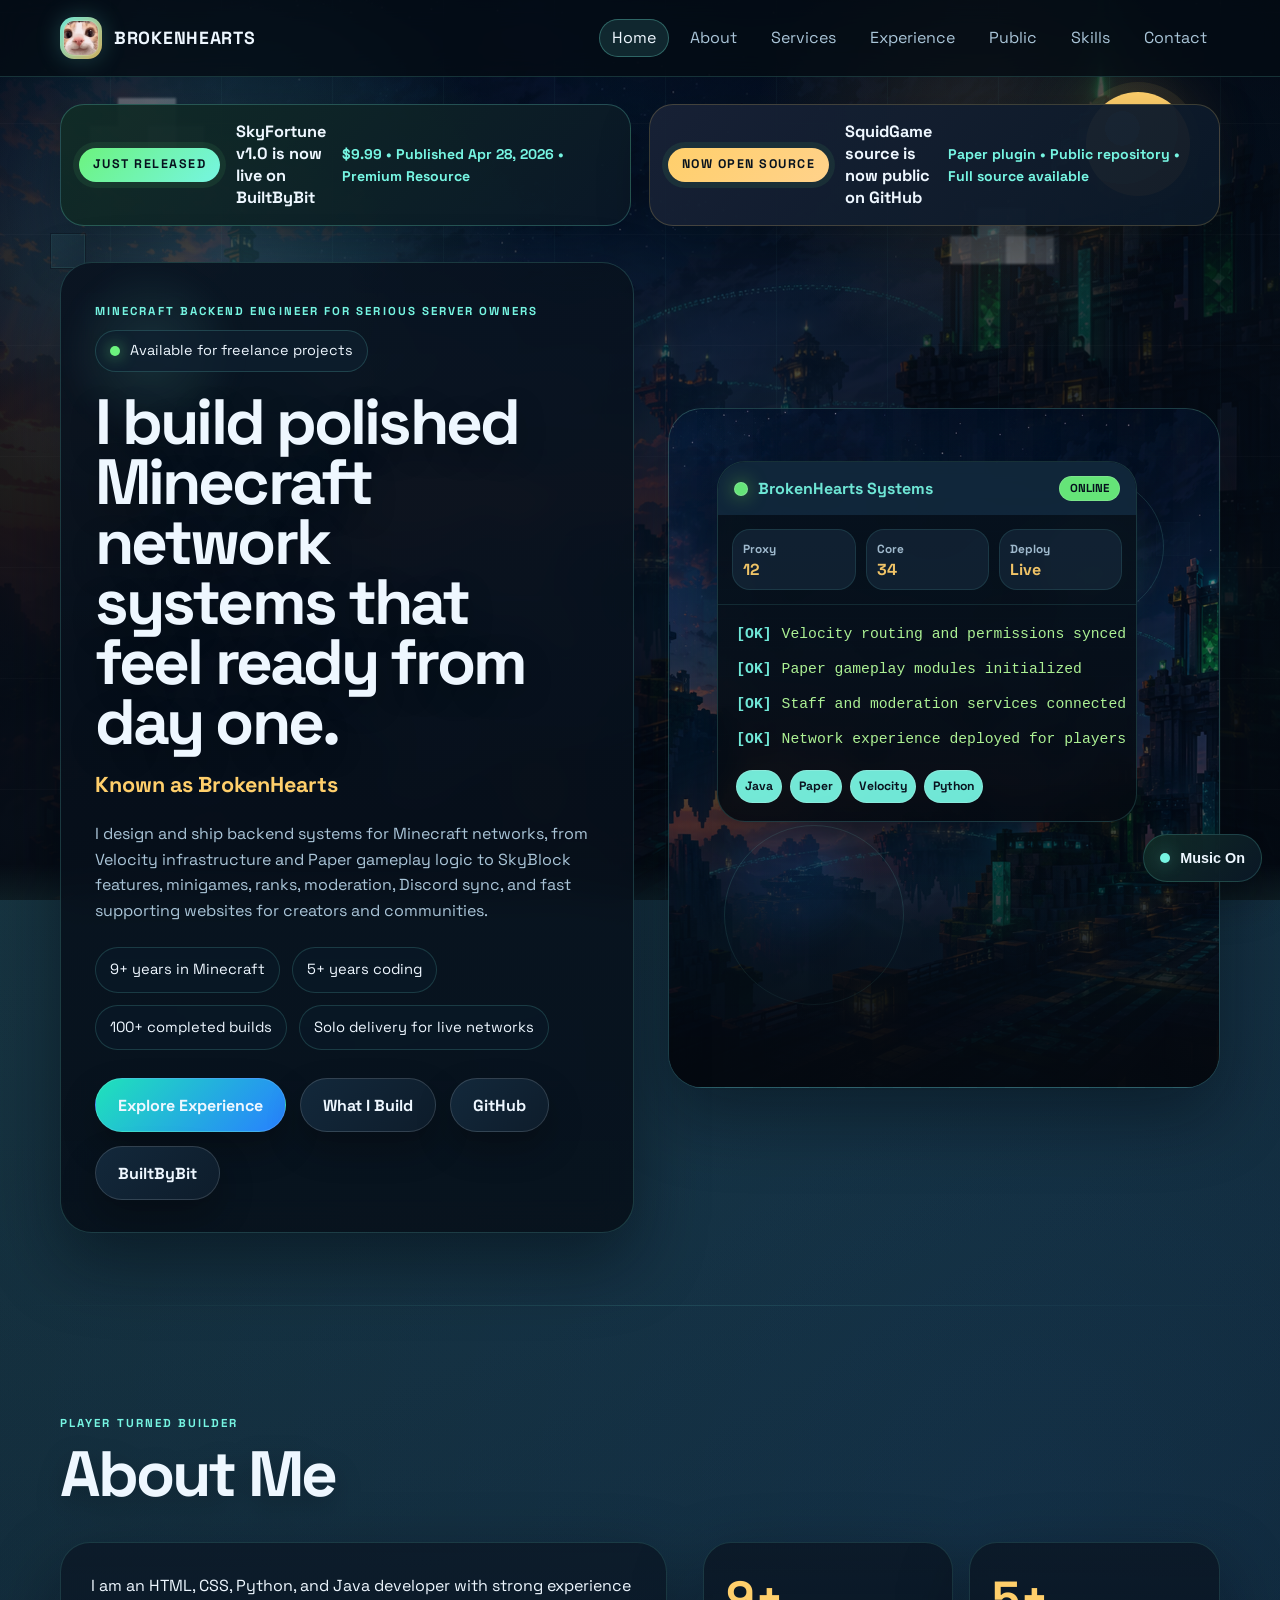
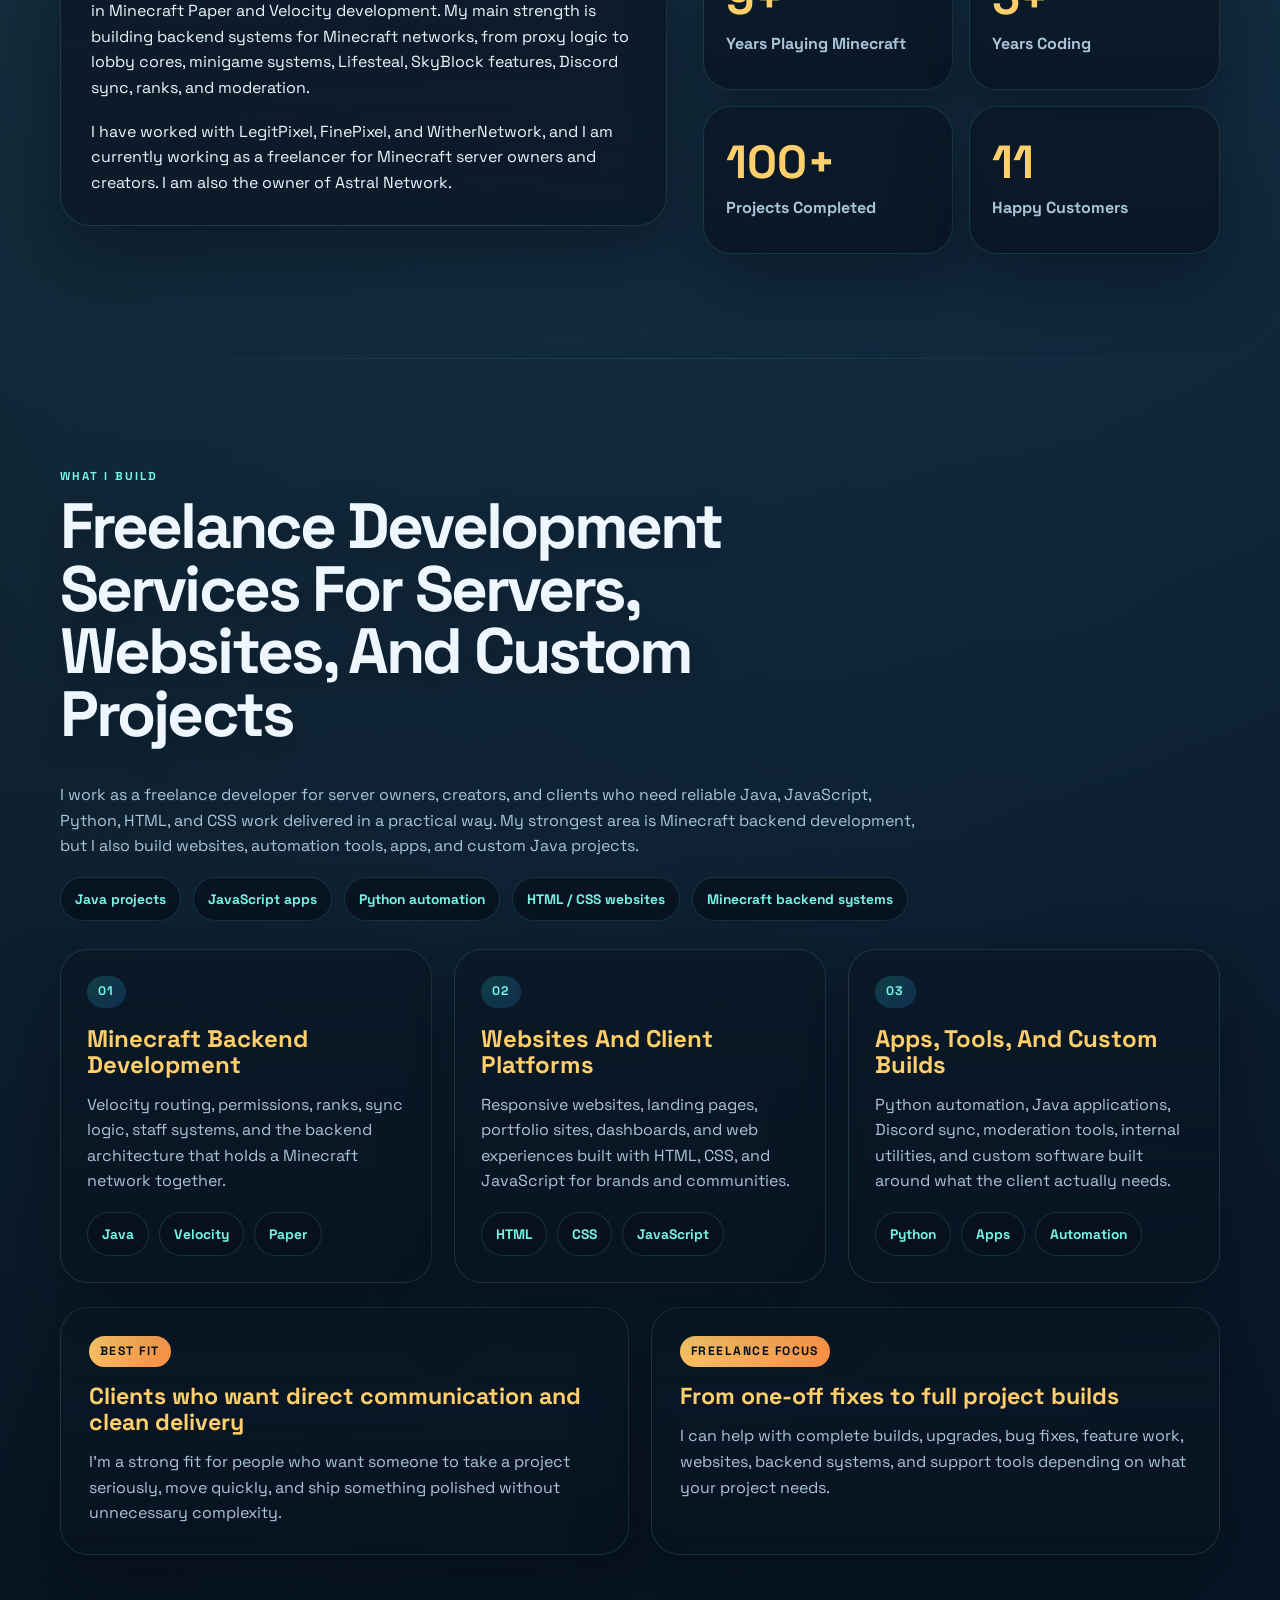
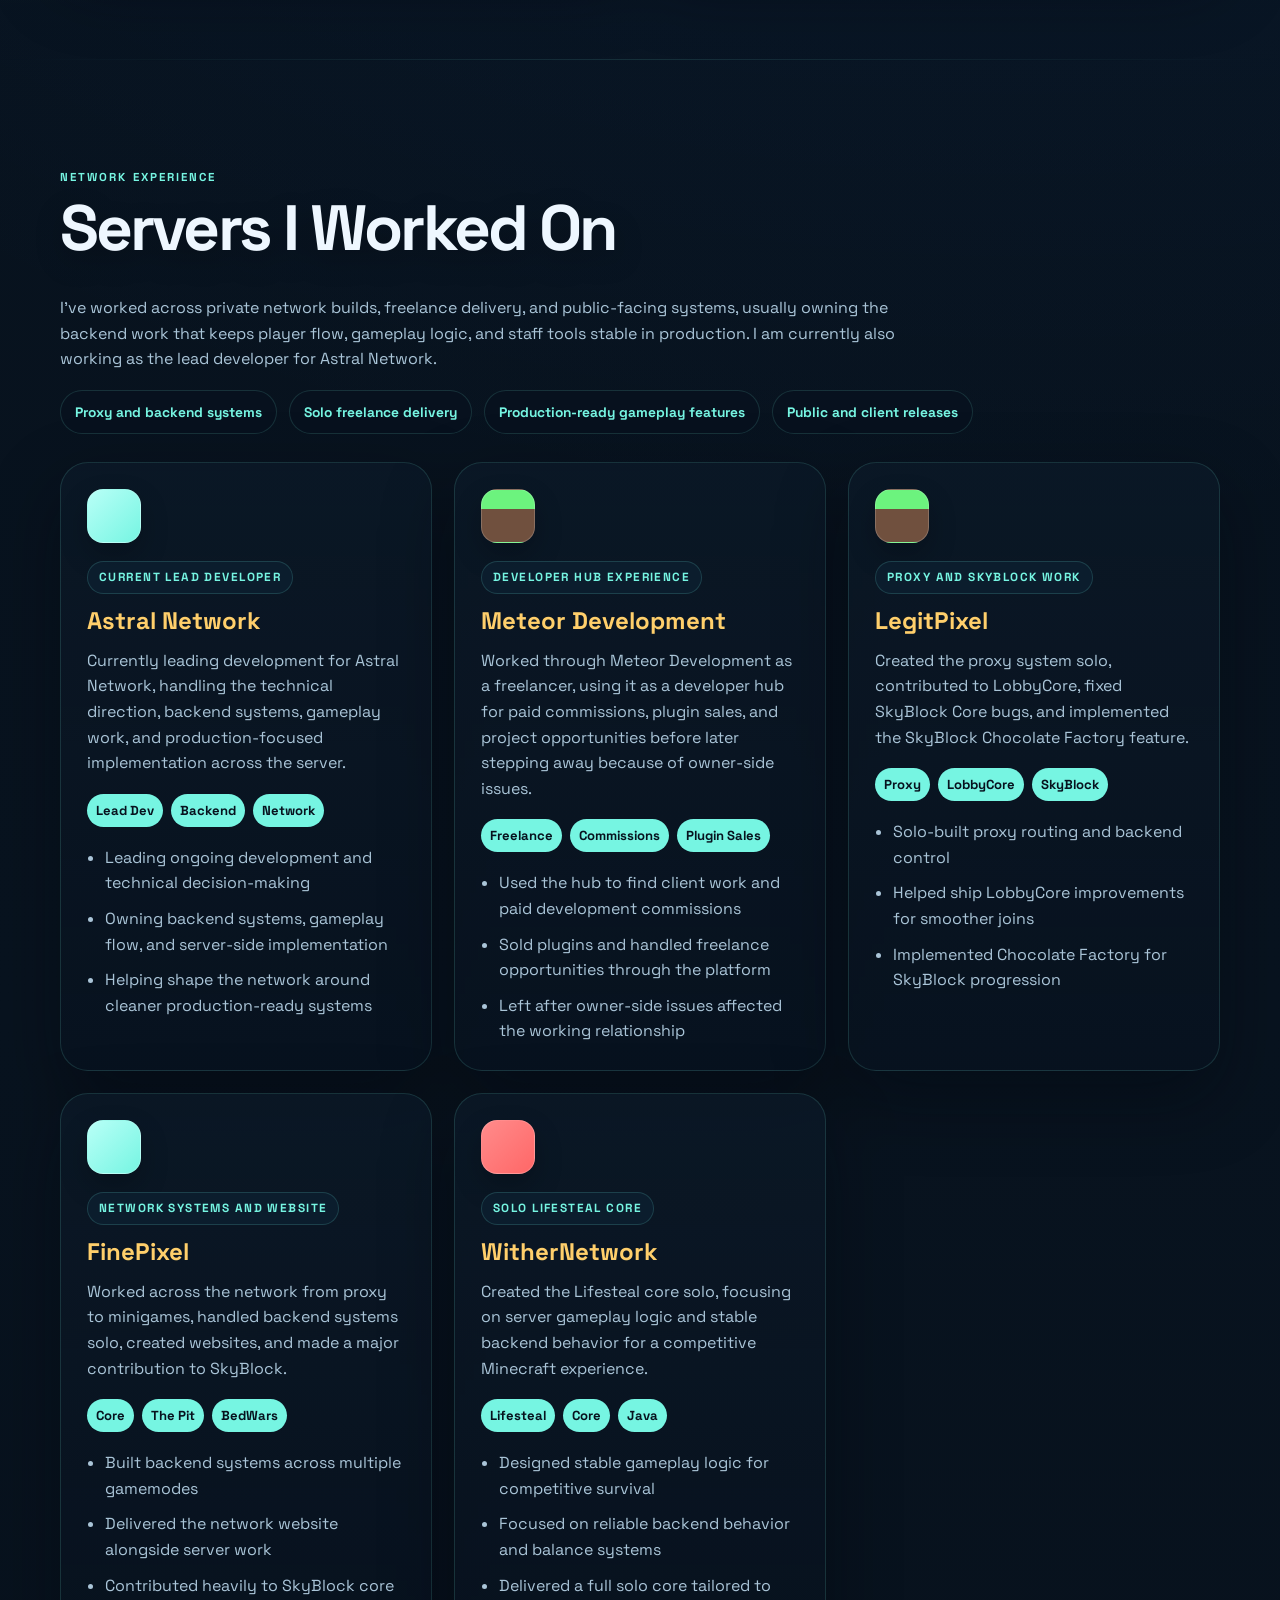
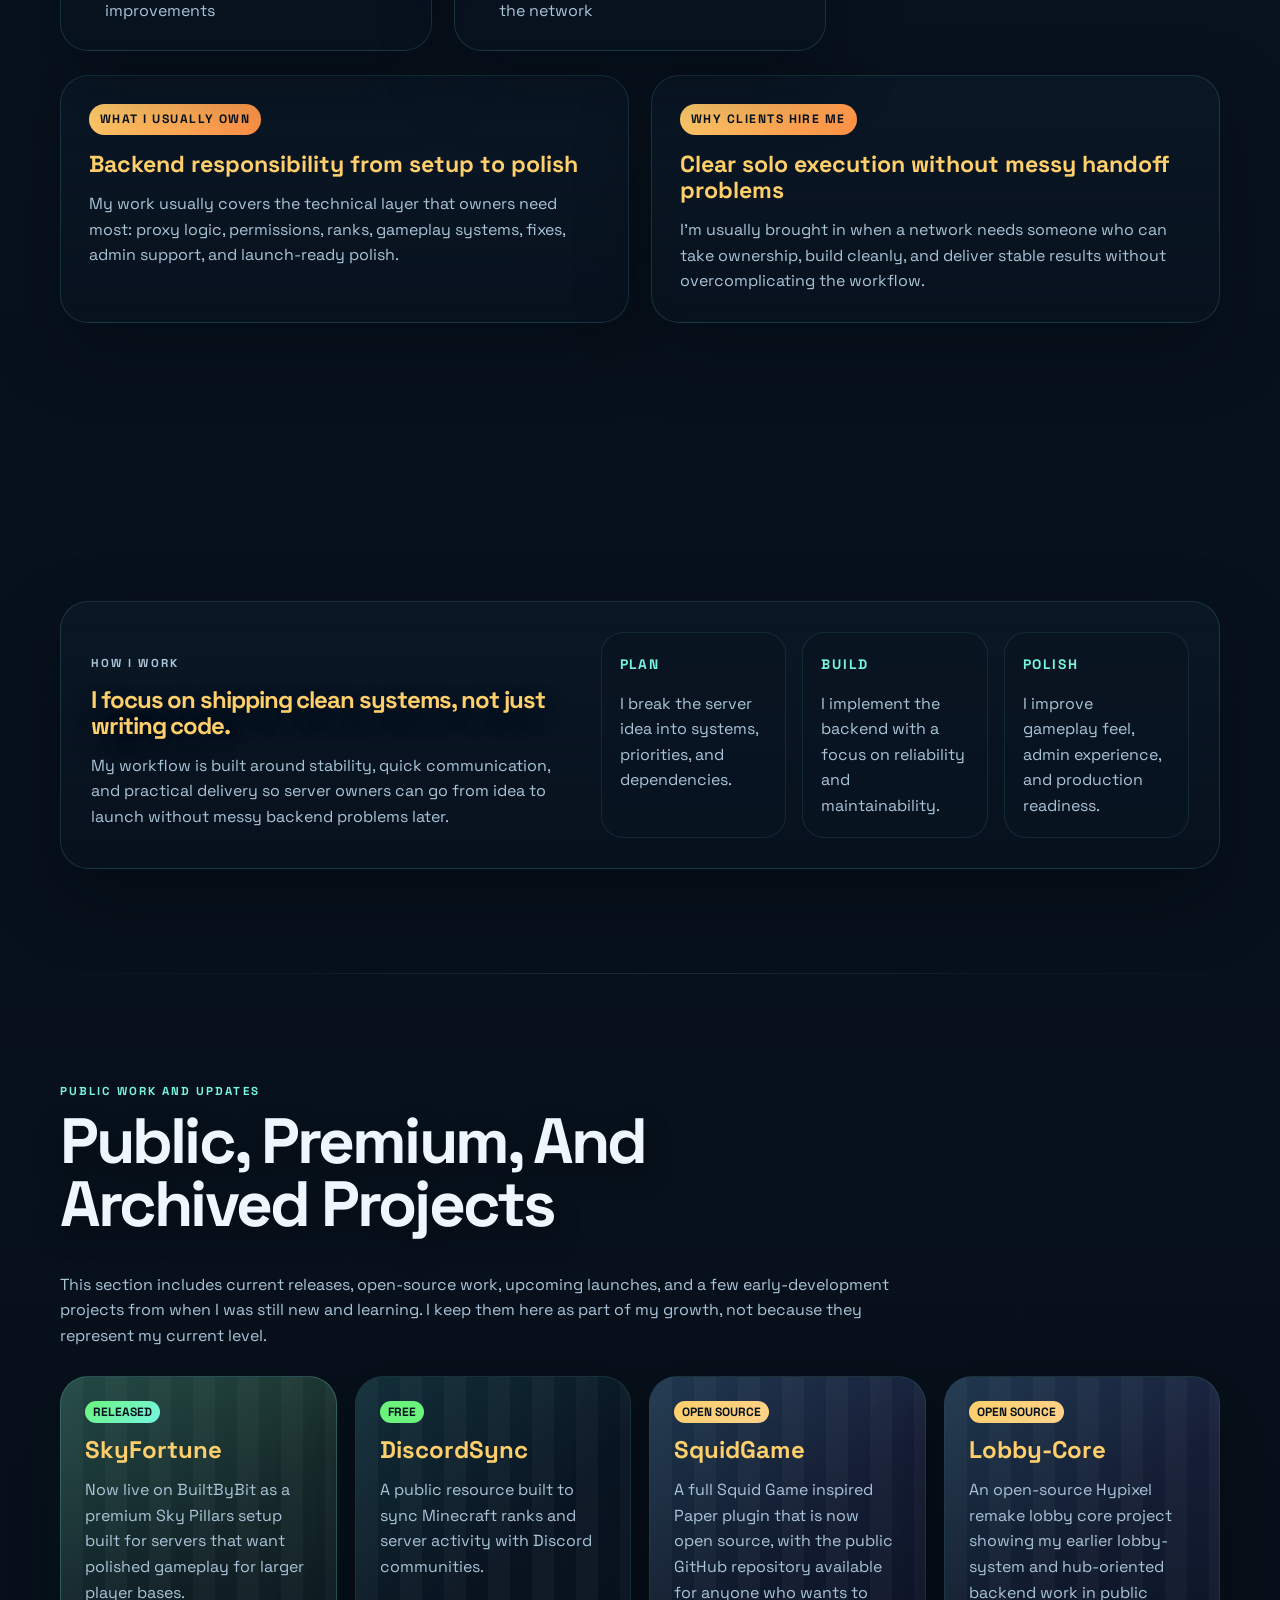
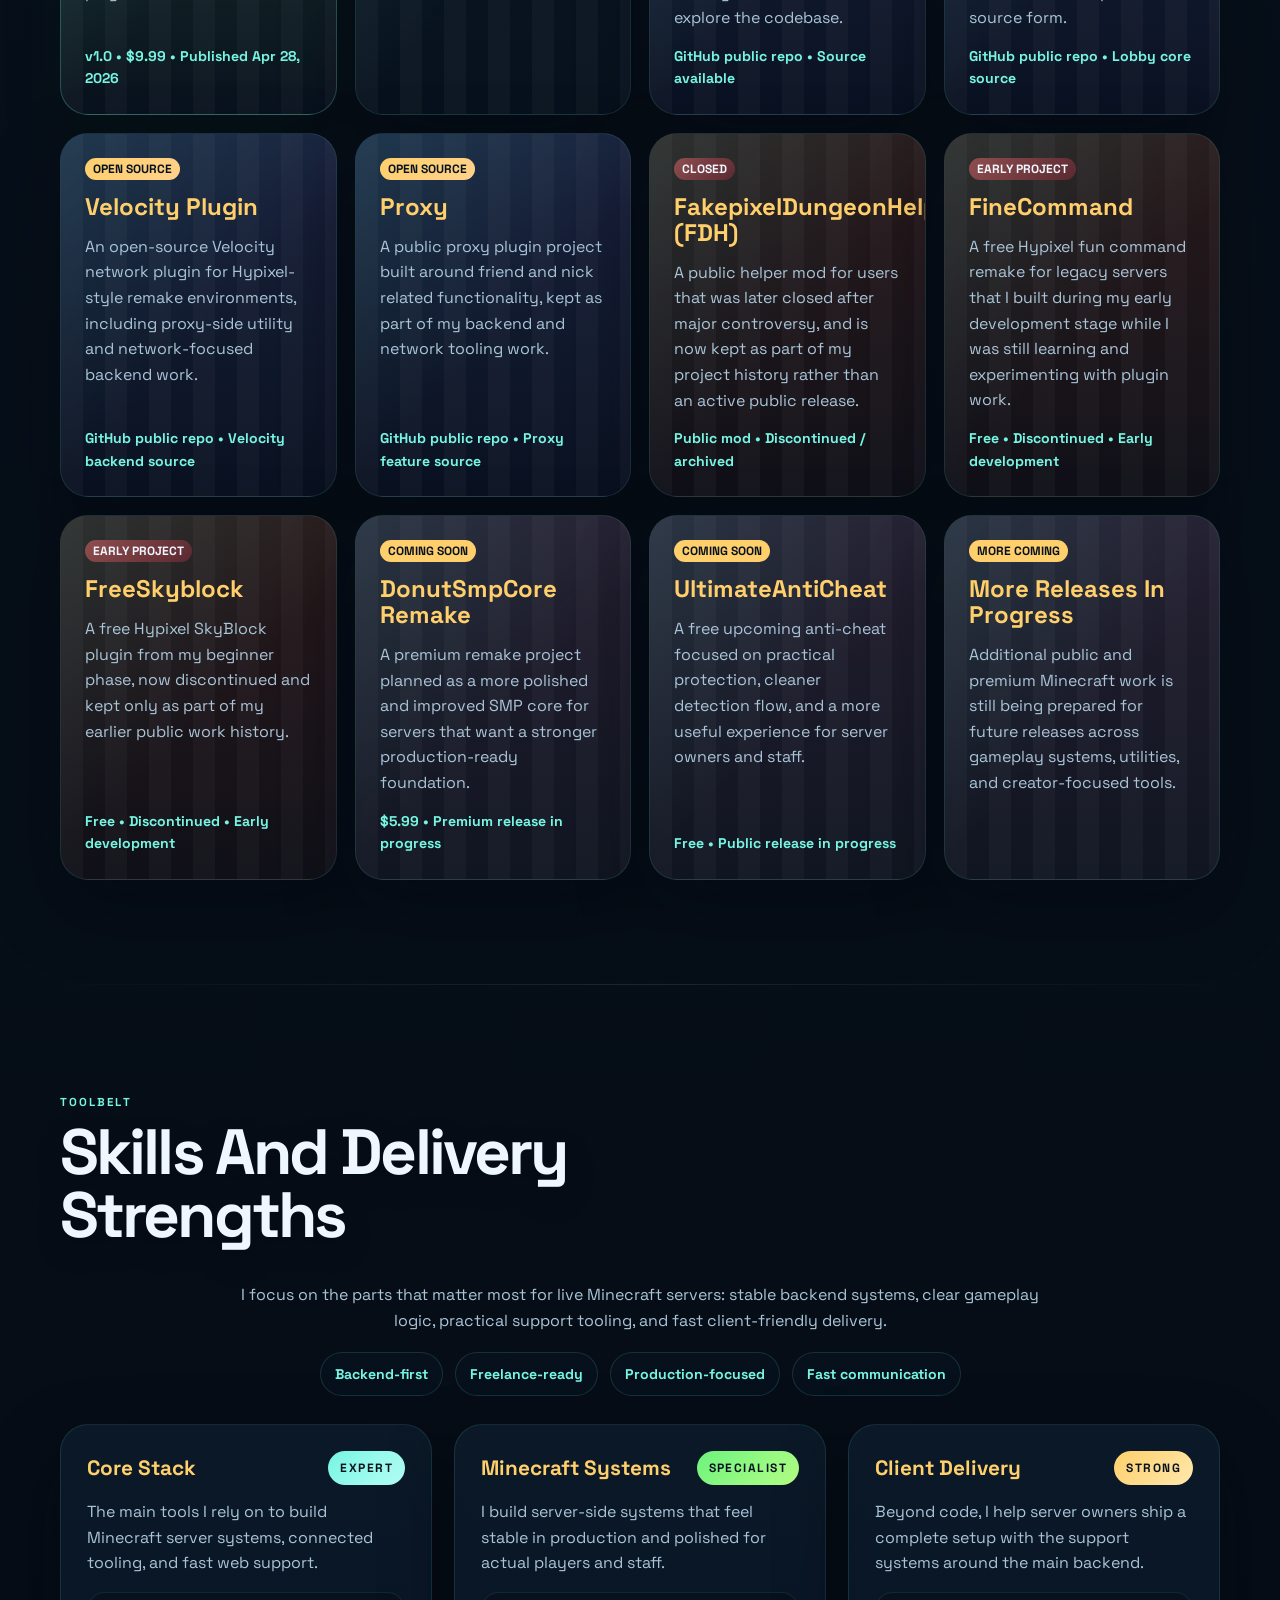
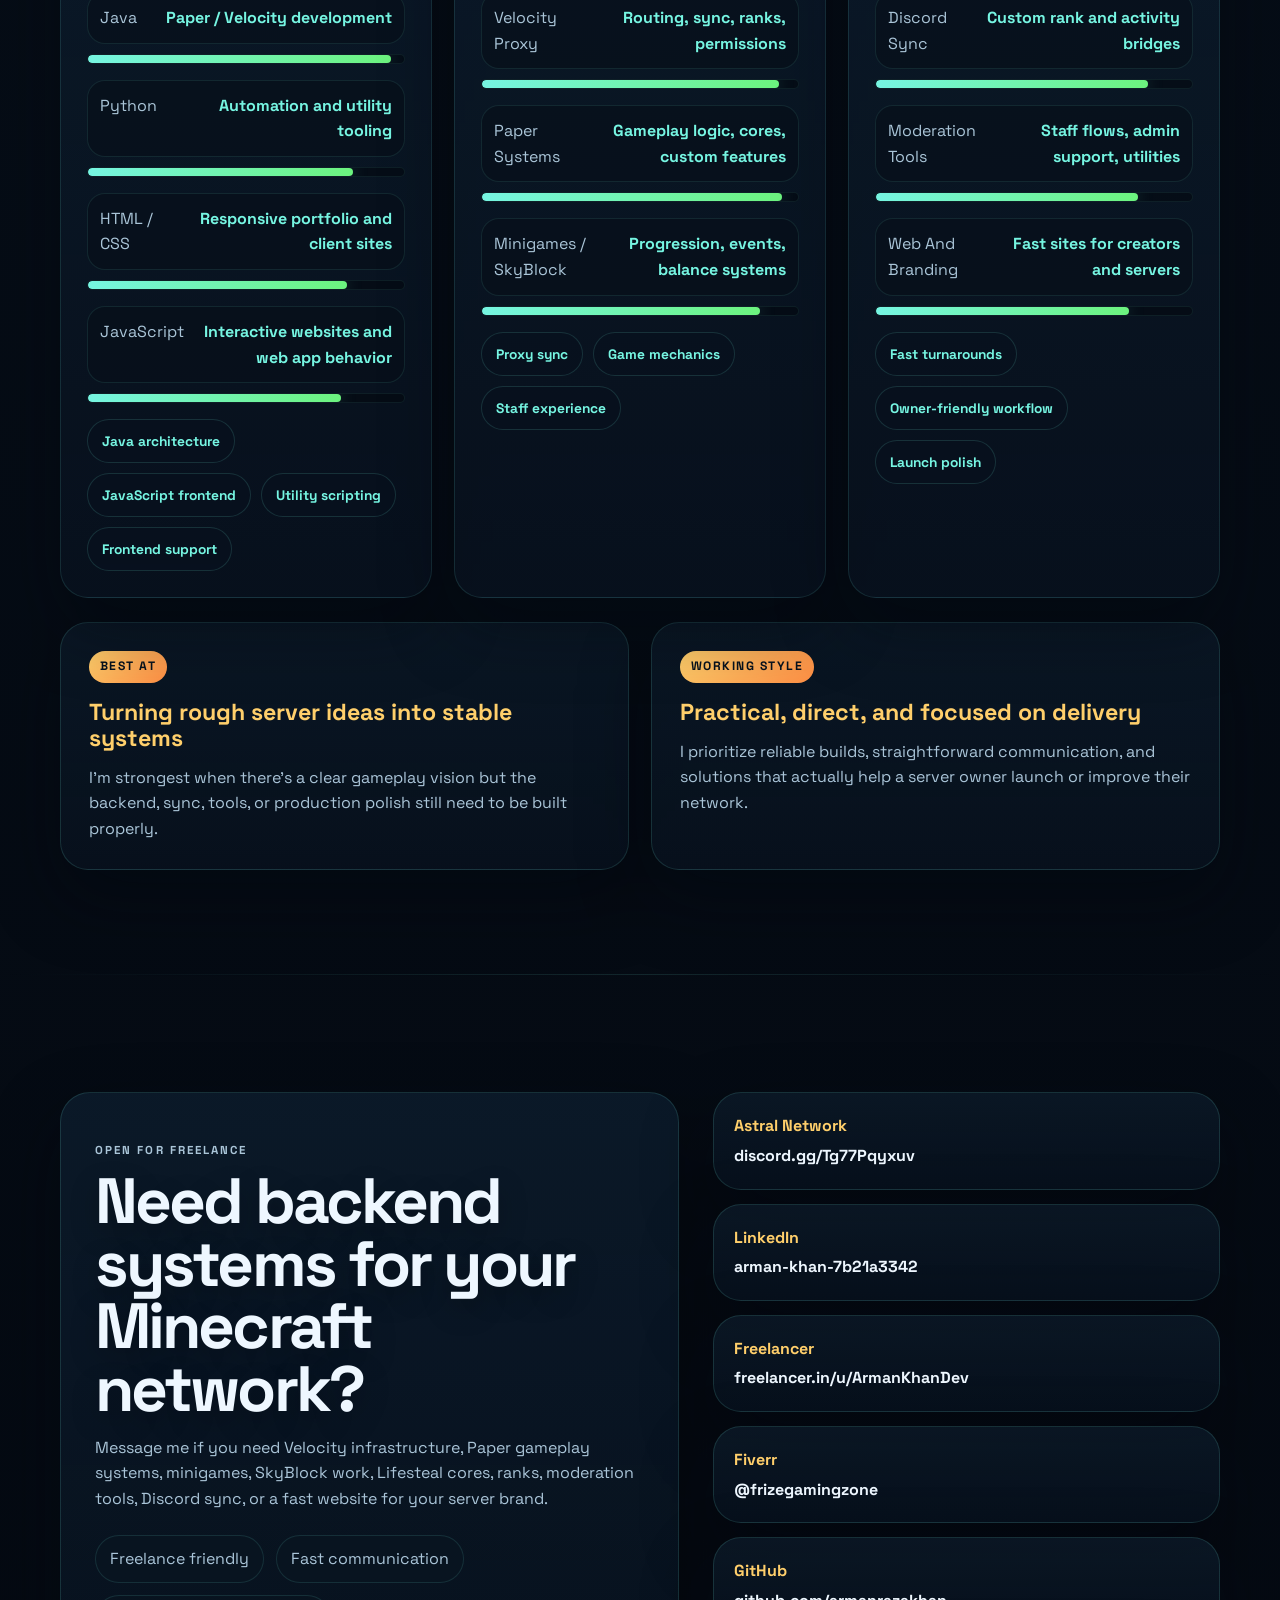
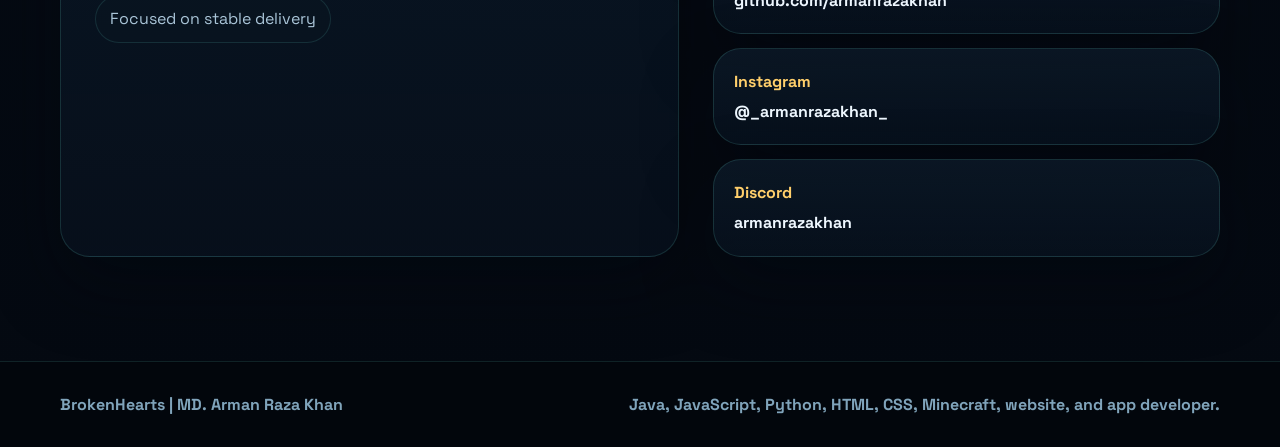
==== commit 2892b6d7: "update" ====
--- a/index.html
+++ b/index.html
@@ -5,7 +5,7 @@
     <meta name="viewport" content="width=device-width, initial-scale=1.0">
     <meta name="description" content="Minecraft Paper, Velocity, web, Python, and Java developer portfolio for MD. Arman Raza Khan, also known as BrokenHearts, featuring network experience and public projects.">
     <title>BrokenHearts | Minecraft Developer Portfolio</title>
-    <link rel="stylesheet" href="style.css?v=20260501e">
+    <link rel="stylesheet" href="style.css?v=20260510p">
 </head>
 <body>
     <div class="world-bg" aria-hidden="true">
@@ -21,7 +21,7 @@
         <div class="container nav-inner">
             <a class="logo" href="#home" aria-label="BrokenHearts home">
                 <span class="logo-avatar-wrap">
-                    <img class="logo-avatar" src="assets/profile-pfp.png?v=20260501e" alt="BrokenHearts profile picture">
+                    <img class="logo-avatar" src="assets/profile-pfp.png?v=20260510p" alt="BrokenHearts profile picture">
                 </span>
                 <span>BrokenHearts</span>
             </a>
@@ -45,11 +45,18 @@
     <main>
         <section class="release-banner-section">
             <div class="container">
-                <a class="release-banner" href="https://builtbybit.com/resources/skyfortune.105034/" target="_blank" rel="noreferrer" aria-label="SkyFortune is now released on BuiltByBit">
-                    <span class="release-badge">Just Released</span>
-                    <strong>SkyFortune v1.0 is now live on BuiltByBit</strong>
-                    <span class="release-meta">$9.99 • Published Apr 28, 2026 • Open Resource</span>
-                </a>
+                <div class="release-banner-grid">
+                    <a class="release-banner" href="https://builtbybit.com/resources/skyfortune.105034/" target="_blank" rel="noreferrer" aria-label="SkyFortune is now released on BuiltByBit">
+                        <span class="release-badge">Just Released</span>
+                        <strong>SkyFortune v1.0 is now live on BuiltByBit</strong>
+                        <span class="release-meta">$9.99 • Published Apr 28, 2026 • Premium Resource</span>
+                    </a>
+                    <a class="release-banner release-banner-alt" href="https://github.com/armanrazakhan/SquidGame" target="_blank" rel="noreferrer" aria-label="SquidGame is now open source on GitHub">
+                        <span class="release-badge release-badge-alt">Now Open Source</span>
+                        <strong>SquidGame source is now public on GitHub</strong>
+                        <span class="release-meta">Paper plugin • Public repository • Full source available</span>
+                    </a>
+                </div>
             </div>
         </section>
 
@@ -151,7 +158,8 @@
                         </p>
                         <p>
                             I have worked with LegitPixel, FinePixel, and WitherNetwork, and I am currently
-                            working as a freelancer for Minecraft server owners and creators.
+                            working as a freelancer for Minecraft server owners and creators. I am also the
+                            owner of Astral Network.
                         </p>
                     </div>
                     <div class="stats-grid">
@@ -246,7 +254,7 @@
                     <h2>Servers I Worked On</h2>
                 </div>
                 <div class="experience-intro">
-                    <p>I’ve worked across private network builds, freelance delivery, and public-facing systems, usually owning the backend work that keeps player flow, gameplay logic, and staff tools stable in production.</p>
+                    <p>I’ve worked across private network builds, freelance delivery, and public-facing systems, usually owning the backend work that keeps player flow, gameplay logic, and staff tools stable in production. I am currently also working as the lead developer for Astral Network.</p>
                     <div class="experience-proofbar">
                         <span>Proxy and backend systems</span>
                         <span>Solo freelance delivery</span>
@@ -255,6 +263,45 @@
                     </div>
                 </div>
                 <div class="experience-grid">
+                    <article class="server-card">
+                        <div class="server-icon diamond-block"></div>
+                        <span class="server-role">Current Lead Developer</span>
+                        <h3>Astral Network</h3>
+                        <p>
+                            Currently leading development for Astral Network, handling the technical direction,
+                            backend systems, gameplay work, and production-focused implementation across the server.
+                        </p>
+                        <div class="tag-list">
+                            <span>Lead Dev</span>
+                            <span>Backend</span>
+                            <span>Network</span>
+                        </div>
+                        <ul class="impact-list">
+                            <li>Leading ongoing development and technical decision-making</li>
+                            <li>Owning backend systems, gameplay flow, and server-side implementation</li>
+                            <li>Helping shape the network around cleaner production-ready systems</li>
+                        </ul>
+                    </article>
+                    <article class="server-card">
+                        <div class="server-icon grass-block"></div>
+                        <span class="server-role">Developer Hub Experience</span>
+                        <h3>Meteor Development</h3>
+                        <p>
+                            Worked through Meteor Development as a freelancer, using it as a developer hub for
+                            paid commissions, plugin sales, and project opportunities before later stepping away
+                            because of owner-side issues.
+                        </p>
+                        <div class="tag-list">
+                            <span>Freelance</span>
+                            <span>Commissions</span>
+                            <span>Plugin Sales</span>
+                        </div>
+                        <ul class="impact-list">
+                            <li>Used the hub to find client work and paid development commissions</li>
+                            <li>Sold plugins and handled freelance opportunities through the platform</li>
+                            <li>Left after owner-side issues affected the working relationship</li>
+                        </ul>
+                    </article>
                     <article class="server-card">
                         <div class="server-icon grass-block"></div>
                         <span class="server-role">Proxy And SkyBlock Work</span>
@@ -364,25 +411,82 @@
         <section id="public-projects" class="section public-projects">
             <div class="container">
                 <div class="section-header">
-                    <p class="eyebrow">BuiltByBit resources</p>
-                    <h2>Public And Client Projects</h2>
+                    <p class="eyebrow">Public work and updates</p>
+                    <h2>Public, Premium, And Archived Projects</h2>
+                </div>
+                <div class="experience-intro">
+                    <p>This section includes current releases, open-source work, upcoming launches, and a few early-development projects from when I was still new and learning. I keep them here as part of my growth, not because they represent my current level.</p>
                 </div>
                 <div class="public-grid">
-                    <a class="public-card" href="https://builtbybit.com/resources/discordsync.104556/" target="_blank" rel="noreferrer">
-                        <span class="project-status free">Free</span>
-                        <h3>DiscordSync</h3>
-                        <p>A public resource built to sync Minecraft ranks and server activity with Discord communities.</p>
-                    </a>
                     <a class="public-card premium-card release-card" href="https://builtbybit.com/resources/skyfortune.105034/" target="_blank" rel="noreferrer">
                         <span class="project-status released">Released</span>
                         <h3>SkyFortune</h3>
                         <p>Now live on BuiltByBit as a premium Sky Pillars setup built for servers that want polished gameplay for larger player bases.</p>
                         <span class="project-meta">v1.0 • $9.99 • Published Apr 28, 2026</span>
                     </a>
+                    <a class="public-card" href="https://builtbybit.com/resources/discordsync.104556/" target="_blank" rel="noreferrer">
+                        <span class="project-status free">Free</span>
+                        <h3>DiscordSync</h3>
+                        <p>A public resource built to sync Minecraft ranks and server activity with Discord communities.</p>
+                    </a>
+                    <a class="public-card opensource-card" href="https://github.com/armanrazakhan/SquidGame" target="_blank" rel="noreferrer">
+                        <span class="project-status opensource">Open Source</span>
+                        <h3>SquidGame</h3>
+                        <p>A full Squid Game inspired Paper plugin that is now open source, with the public GitHub repository available for anyone who wants to explore the codebase.</p>
+                        <span class="project-meta">GitHub public repo • Source available</span>
+                    </a>
+                    <a class="public-card opensource-card" href="https://github.com/armanrazakhan/Lobby-Core/tree/main" target="_blank" rel="noreferrer">
+                        <span class="project-status opensource">Open Source</span>
+                        <h3>Lobby-Core</h3>
+                        <p>An open-source Hypixel remake lobby core project showing my earlier lobby-system and hub-oriented backend work in public source form.</p>
+                        <span class="project-meta">GitHub public repo • Lobby core source</span>
+                    </a>
+                    <a class="public-card opensource-card" href="https://github.com/armanrazakhan/Velocity-plugin" target="_blank" rel="noreferrer">
+                        <span class="project-status opensource">Open Source</span>
+                        <h3>Velocity Plugin</h3>
+                        <p>An open-source Velocity network plugin for Hypixel-style remake environments, including proxy-side utility and network-focused backend work.</p>
+                        <span class="project-meta">GitHub public repo • Velocity backend source</span>
+                    </a>
+                    <a class="public-card opensource-card" href="https://github.com/armanrazakhan/Proxy" target="_blank" rel="noreferrer">
+                        <span class="project-status opensource">Open Source</span>
+                        <h3>Proxy</h3>
+                        <p>A public proxy plugin project built around friend and nick related functionality, kept as part of my backend and network tooling work.</p>
+                        <span class="project-meta">GitHub public repo • Proxy feature source</span>
+                    </a>
+                    <a class="public-card archived-card" href="fdh.html">
+                        <span class="project-status archived">Closed</span>
+                        <h3>FakepixelDungeonHelper (FDH)</h3>
+                        <p>A public helper mod for users that was later closed after major controversy, and is now kept as part of my project history rather than an active public release.</p>
+                        <span class="project-meta">Public mod • Discontinued / archived</span>
+                    </a>
+                    <a class="public-card archived-card" href="https://www.spigotmc.org/resources/finecommand.115795/" target="_blank" rel="noreferrer">
+                        <span class="project-status archived">Early Project</span>
+                        <h3>FineCommand</h3>
+                        <p>A free Hypixel fun command remake for legacy servers that I built during my early development stage while I was still learning and experimenting with plugin work.</p>
+                        <span class="project-meta">Free • Discontinued • Early development</span>
+                    </a>
+                    <a class="public-card archived-card" href="https://www.spigotmc.org/resources/freeskyblock.115777/" target="_blank" rel="noreferrer">
+                        <span class="project-status archived">Early Project</span>
+                        <h3>FreeSkyblock</h3>
+                        <p>A free Hypixel SkyBlock plugin from my beginner phase, now discontinued and kept only as part of my earlier public work history.</p>
+                        <span class="project-meta">Free • Discontinued • Early development</span>
+                    </a>
+                    <article class="public-card upcoming-card">
+                        <span class="project-status upcoming">Coming Soon</span>
+                        <h3>DonutSmpCore Remake</h3>
+                        <p>A premium remake project planned as a more polished and improved SMP core for servers that want a stronger production-ready foundation.</p>
+                        <span class="project-meta">$5.99 • Premium release in progress</span>
+                    </article>
+                    <article class="public-card upcoming-card">
+                        <span class="project-status upcoming">Coming Soon</span>
+                        <h3>UltimateAntiCheat</h3>
+                        <p>A free upcoming anti-cheat focused on practical protection, cleaner detection flow, and a more useful experience for server owners and staff.</p>
+                        <span class="project-meta">Free • Public release in progress</span>
+                    </article>
                     <a class="public-card upcoming-card" href="https://builtbybit.com/members/brokenhearts696.789879/" target="_blank" rel="noreferrer">
-                        <span class="project-status upcoming">Upcoming</span>
-                        <h3>SquidGame</h3>
-                        <p>An upcoming Squid Game inspired setup built for creators who want event-ready Minecraft experiences.</p>
+                        <span class="project-status upcoming">More Coming</span>
+                        <h3>More Releases In Progress</h3>
+                        <p>Additional public and premium Minecraft work is still being prepared for future releases across gameplay systems, utilities, and creator-focused tools.</p>
                     </a>
                 </div>
             </div>
@@ -523,6 +627,10 @@
                     </div>
                 </div>
                 <div class="contact-links">
+                    <a class="contact-card" href="https://discord.gg/Tg77Pqyxuv" target="_blank" rel="noreferrer">
+                        <span>Astral Network</span>
+                        <strong>discord.gg/Tg77Pqyxuv</strong>
+                    </a>
                     <a class="contact-card" href="https://www.linkedin.com/in/arman-khan-7b21a3342" target="_blank" rel="noreferrer">
                         <span>LinkedIn</span>
                         <strong>arman-khan-7b21a3342</strong>
@@ -559,7 +667,7 @@
         </div>
     </footer>
 
-    <script src="script.js?v=20260501e"></script>
+    <script src="script.js?v=20260510p"></script>
 </body>
 </html>
 
--- a/style.css
+++ b/style.css
@@ -80,7 +80,7 @@
     background:
         linear-gradient(180deg, rgba(5, 10, 18, 0.2), rgba(5, 10, 18, 0.84)),
         linear-gradient(90deg, rgba(4, 11, 19, 0.78), rgba(4, 11, 19, 0.3) 42%, rgba(4, 11, 19, 0.8)),
-        url("assets/portfolio-network-bg.png?v=20260501e") center top / cover no-repeat;
+        url("assets/portfolio-network-bg.png?v=20260510p") center top / cover no-repeat;
 }
 
 .world-bg::before,
@@ -195,6 +195,12 @@
 
 .release-banner-section {
     padding-top: 104px;
+}
+
+.release-banner-grid {
+    display: grid;
+    grid-template-columns: repeat(2, minmax(0, 1fr));
+    gap: 18px;
 }
 
 .release-banner {
@@ -214,6 +220,13 @@
     transition: transform var(--transition), border-color var(--transition), box-shadow var(--transition);
 }
 
+.release-banner-alt {
+    background:
+        linear-gradient(135deg, rgba(24, 34, 54, 0.96), rgba(10, 24, 39, 0.96)),
+        repeating-linear-gradient(90deg, rgba(255, 255, 255, 0.03) 0 20px, transparent 20px 40px);
+    border-color: rgba(255, 207, 107, 0.2);
+}
+
 .release-banner:hover {
     transform: translateY(-3px);
     border-color: rgba(118, 245, 226, 0.42);
@@ -236,9 +249,81 @@
     box-shadow: 0 0 0 6px rgba(108, 243, 126, 0.08);
 }
 
+.release-badge-alt {
+    background: linear-gradient(135deg, var(--gold), #ffd28b);
+}
+
 .release-banner strong {
     font-size: 1.02rem;
     line-height: 1.35;
+}
+
+.project-back-link {
+    min-height: 44px;
+    padding: 0 18px;
+}
+
+.feature-toggle-button {
+    margin-top: 24px;
+}
+
+.music-shell {
+    position: fixed;
+    right: 18px;
+    bottom: 18px;
+    z-index: 180;
+}
+
+.music-toggle {
+    display: inline-flex;
+    align-items: center;
+    gap: 10px;
+    min-height: 48px;
+    padding: 0 16px;
+    color: var(--text);
+    background: rgba(8, 18, 31, 0.92);
+    border: 1px solid rgba(118, 245, 226, 0.18);
+    border-radius: 999px;
+    box-shadow: 0 18px 42px rgba(1, 8, 15, 0.34);
+    cursor: pointer;
+    transition: transform var(--transition), border-color var(--transition), box-shadow var(--transition);
+}
+
+.music-toggle:hover {
+    transform: translateY(-2px);
+    border-color: rgba(118, 245, 226, 0.34);
+    box-shadow: 0 24px 48px rgba(1, 8, 15, 0.42);
+}
+
+.music-toggle[aria-pressed="true"] {
+    background: linear-gradient(135deg, rgba(17, 44, 38, 0.96), rgba(10, 24, 39, 0.96));
+}
+
+.music-dot {
+    width: 10px;
+    height: 10px;
+    border-radius: 50%;
+    background: var(--muted-soft);
+    box-shadow: 0 0 0 0 rgba(118, 245, 226, 0.26);
+}
+
+.music-toggle[aria-pressed="true"] .music-dot {
+    background: var(--diamond);
+    box-shadow: 0 0 18px rgba(118, 245, 226, 0.42);
+}
+
+.music-label {
+    font-size: 0.9rem;
+    font-weight: 700;
+}
+
+.yt-music-player {
+    position: absolute;
+    width: 1px;
+    height: 1px;
+    overflow: hidden;
+    pointer-events: none;
+    opacity: 0;
 }
 
 .release-meta,
@@ -566,7 +651,7 @@
 .scene-art {
     background:
         linear-gradient(180deg, rgba(4, 9, 16, 0.28), rgba(4, 9, 16, 0.86)),
-        url("assets/portfolio-network-bg.png?v=20260501e") center / cover no-repeat;
+        url("assets/portfolio-network-bg.png?v=20260510p") center / cover no-repeat;
     opacity: 0.84;
     transform: scale(1.01);
 }
@@ -1124,7 +1209,7 @@
 
 .public-grid {
     display: grid;
-    grid-template-columns: repeat(3, minmax(0, 1fr));
+    grid-template-columns: repeat(auto-fit, minmax(240px, 1fr));
     gap: 18px;
 }
 
@@ -1163,6 +1248,14 @@
     background: linear-gradient(180deg, rgba(29, 54, 49, 0.96), rgba(9, 18, 30, 0.92));
 }
 
+.opensource-card {
+    background: linear-gradient(180deg, rgba(26, 34, 62, 0.94), rgba(10, 18, 34, 0.92));
+}
+
+.archived-card {
+    background: linear-gradient(180deg, rgba(43, 27, 27, 0.94), rgba(17, 16, 25, 0.92));
+}
+
 .release-card {
     border-color: rgba(118, 245, 226, 0.28);
     box-shadow: 0 26px 54px rgba(6, 22, 18, 0.3);
@@ -1194,6 +1287,15 @@
 
 .project-status.released {
     background: linear-gradient(135deg, var(--grass), var(--diamond));
+}
+
+.project-status.opensource {
+    background: linear-gradient(135deg, var(--gold), #ffd28b);
+}
+
+.project-status.archived {
+    color: var(--text);
+    background: linear-gradient(135deg, #8f4e4e, #5b2931);
 }
 
 .project-meta {
@@ -1407,6 +1509,291 @@
     font-weight: 700;
 }
 
+.project-page-main {
+    padding-top: 76px;
+}
+
+.project-hero-section {
+    padding: 58px 0 24px;
+}
+
+.project-hero-grid {
+    display: grid;
+    grid-template-columns: minmax(0, 1.08fr) minmax(320px, 0.92fr);
+    gap: 24px;
+    align-items: stretch;
+}
+
+.project-showcase-grid {
+    display: grid;
+    grid-template-columns: minmax(0, 1fr) minmax(360px, 0.96fr);
+    gap: 24px;
+    align-items: stretch;
+}
+
+.project-hero-copy,
+.project-hero-panel,
+.project-showcase-card,
+.project-showcase-copy,
+.project-detail-card,
+.gallery-placeholder-card {
+    background: linear-gradient(180deg, rgba(11, 24, 38, 0.9), rgba(8, 18, 31, 0.76));
+    border: 1px solid var(--border);
+    border-radius: 30px;
+    box-shadow: var(--shadow);
+}
+
+.project-hero-copy {
+    padding: 34px;
+}
+
+.project-hero-badge {
+    display: inline-flex;
+    width: fit-content;
+    min-height: 36px;
+    align-items: center;
+    padding: 0 14px;
+    border-radius: 999px;
+    font-size: 0.78rem;
+    font-weight: 700;
+    letter-spacing: 0.12em;
+    text-transform: uppercase;
+}
+
+.project-hero-badge.archived {
+    color: var(--text);
+    background: linear-gradient(135deg, #8f4e4e, #5b2931);
+}
+
+.project-hero-copy h1 {
+    margin-top: 18px;
+    font-size: clamp(2.8rem, 6vw, 5rem);
+    line-height: 0.95;
+    letter-spacing: -0.045em;
+    color: var(--gold);
+}
+
+.project-hero-subtitle {
+    margin-top: 18px;
+    max-width: 62ch;
+    color: var(--muted);
+    font-size: 1rem;
+}
+
+.project-hero-meta {
+    display: flex;
+    flex-wrap: wrap;
+    gap: 12px;
+    margin-top: 24px;
+}
+
+.project-hero-meta span {
+    padding: 10px 14px;
+    background: rgba(8, 18, 31, 0.82);
+    border: 1px solid rgba(118, 245, 226, 0.14);
+    border-radius: 999px;
+    color: var(--diamond);
+    font-size: 0.86rem;
+    font-weight: 700;
+}
+
+.project-hero-panel {
+    padding: 24px;
+    display: flex;
+}
+
+.project-showcase-card,
+.project-showcase-copy {
+    padding: 28px;
+}
+
+.project-hero-panel-inner,
+.project-showcase-copy,
+.project-detail-card {
+    width: 100%;
+}
+
+.project-hero-panel-inner h2,
+.project-detail-card h2 {
+    margin-top: 16px;
+    color: var(--gold);
+    font-size: 1.7rem;
+    line-height: 1.08;
+}
+
+.project-hero-panel-inner p,
+.project-detail-card p,
+.gallery-placeholder-card p {
+    margin-top: 14px;
+    color: var(--muted);
+}
+
+.project-detail-grid {
+    display: grid;
+    grid-template-columns: repeat(2, minmax(0, 1fr));
+    gap: 22px;
+}
+
+.project-detail-card {
+    padding: 28px;
+}
+
+.project-detail-list {
+    margin-top: 16px;
+    padding-left: 18px;
+    color: var(--muted);
+}
+
+.project-detail-list li + li {
+    margin-top: 10px;
+}
+
+.project-shot-box {
+    display: grid;
+    place-items: center;
+    min-height: 380px;
+    border-radius: 24px;
+    background:
+        linear-gradient(135deg, rgba(17, 44, 38, 0.46), rgba(15, 28, 48, 0.56)),
+        repeating-linear-gradient(90deg, rgba(255, 255, 255, 0.03) 0 20px, transparent 20px 40px);
+    border: 1px dashed rgba(118, 245, 226, 0.24);
+    color: var(--diamond);
+    font-size: 1rem;
+    font-weight: 700;
+    letter-spacing: 0.1em;
+    text-transform: uppercase;
+}
+
+.project-chip-row {
+    display: flex;
+    flex-wrap: wrap;
+    gap: 10px;
+    margin-top: 18px;
+}
+
+.project-chip-row span {
+    padding: 10px 14px;
+    background: rgba(8, 18, 31, 0.82);
+    border: 1px solid rgba(118, 245, 226, 0.14);
+    border-radius: 999px;
+    color: var(--diamond);
+    font-size: 0.86rem;
+    font-weight: 700;
+}
+
+.project-gallery-grid {
+    display: grid;
+    grid-template-columns: repeat(3, minmax(0, 1fr));
+    gap: 22px;
+}
+
+.features-section-panel.is-collapsed {
+    display: none;
+}
+
+.feature-groups-grid {
+    display: grid;
+    grid-template-columns: repeat(3, minmax(0, 1fr));
+    gap: 22px;
+    align-items: start;
+}
+
+.feature-group-card {
+    padding: 24px;
+    background: linear-gradient(180deg, rgba(11, 24, 38, 0.9), rgba(8, 18, 31, 0.76));
+    border: 1px solid var(--border);
+    border-radius: 28px;
+    box-shadow: var(--shadow);
+}
+
+.feature-accordion summary {
+    display: flex;
+    align-items: center;
+    justify-content: space-between;
+    gap: 12px;
+    cursor: pointer;
+    list-style: none;
+}
+
+.feature-accordion:not([open]) {
+    padding-bottom: 18px;
+}
+
+.feature-accordion summary::-webkit-details-marker {
+    display: none;
+}
+
+.feature-accordion summary::after {
+    content: "+";
+    flex: 0 0 auto;
+    width: 34px;
+    height: 34px;
+    display: grid;
+    place-items: center;
+    border-radius: 999px;
+    background: rgba(8, 18, 31, 0.82);
+    border: 1px solid rgba(118, 245, 226, 0.14);
+    color: var(--diamond);
+    font-size: 1.15rem;
+    font-weight: 700;
+}
+
+.feature-accordion[open] summary::after {
+    content: "-";
+}
+
+.feature-group-card h3 {
+    color: var(--gold);
+    font-size: 1.35rem;
+}
+
+.feature-list {
+    margin-top: 16px;
+    padding-left: 18px;
+    color: var(--muted);
+}
+
+.feature-list li + li {
+    margin-top: 8px;
+}
+
+.gallery-placeholder-card {
+    padding: 24px;
+}
+
+.gallery-placeholder-box {
+    display: grid;
+    place-items: center;
+    min-height: 240px;
+    border-radius: 22px;
+    background:
+        linear-gradient(135deg, rgba(17, 44, 38, 0.46), rgba(15, 28, 48, 0.56)),
+        repeating-linear-gradient(90deg, rgba(255, 255, 255, 0.03) 0 20px, transparent 20px 40px);
+    border: 1px dashed rgba(118, 245, 226, 0.24);
+    color: var(--diamond);
+    font-size: 1rem;
+    font-weight: 700;
+    letter-spacing: 0.1em;
+    text-transform: uppercase;
+}
+
+.gallery-image {
+    display: block;
+    width: 100%;
+    min-height: 240px;
+    max-height: 240px;
+    object-fit: cover;
+    border-radius: 22px;
+    border: 1px solid rgba(118, 245, 226, 0.14);
+    box-shadow: 0 18px 38px rgba(1, 8, 15, 0.32);
+}
+
+.gallery-placeholder-card h3 {
+    margin-top: 18px;
+    color: var(--gold);
+    font-size: 1.2rem;
+}
+
 .reveal {
     opacity: 0;
     transform: translateY(22px);
@@ -1433,7 +1820,10 @@
     .hero-grid,
     .about-layout,
     .contact-grid,
-    .timeline-panel {
+    .timeline-panel,
+    .project-hero-grid,
+    .project-showcase-grid,
+    .project-detail-grid {
         grid-template-columns: 1fr;
     }
 
@@ -1445,7 +1835,9 @@
     .timeline-steps,
     .services-support-grid,
     .experience-summary-grid,
-    .skills-support-grid {
+    .skills-support-grid,
+    .project-gallery-grid,
+    .feature-groups-grid {
         grid-template-columns: 1fr;
     }
 
@@ -1497,6 +1889,10 @@
         justify-items: start;
     }
 
+    .release-banner-grid {
+        grid-template-columns: 1fr;
+    }
+
     .services-pills,
     .experience-proofbar,
     .skills-pills,
@@ -1514,6 +1910,24 @@
         padding: 26px 0 54px;
     }
 
+    .project-page-main {
+        padding-top: 70px;
+    }
+
+    .music-shell {
+        right: 14px;
+        bottom: 14px;
+    }
+
+    .project-hero-copy,
+    .project-hero-panel,
+    .project-showcase-card,
+    .project-showcase-copy,
+    .project-detail-card,
+    .gallery-placeholder-card {
+        padding: 22px;
+    }
+
     .hero-content-shell {
         padding: 24px;
     }
